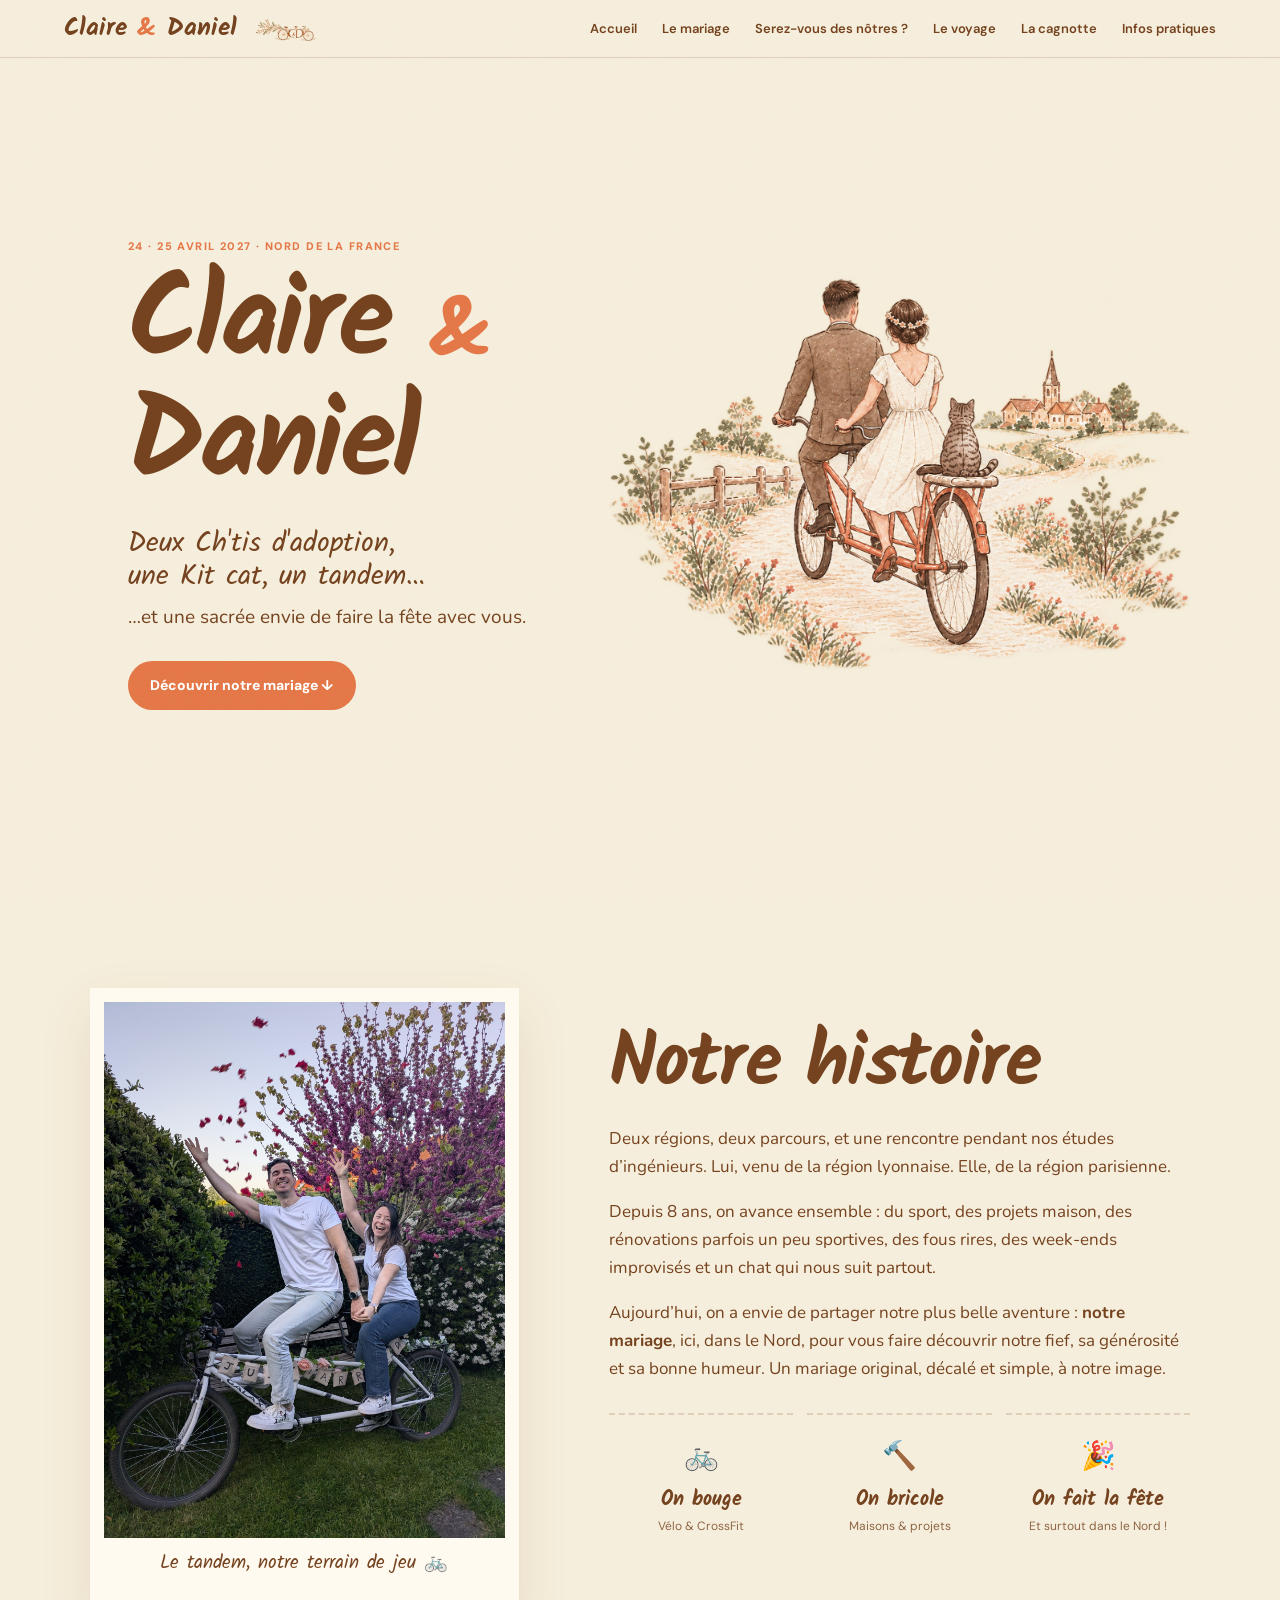
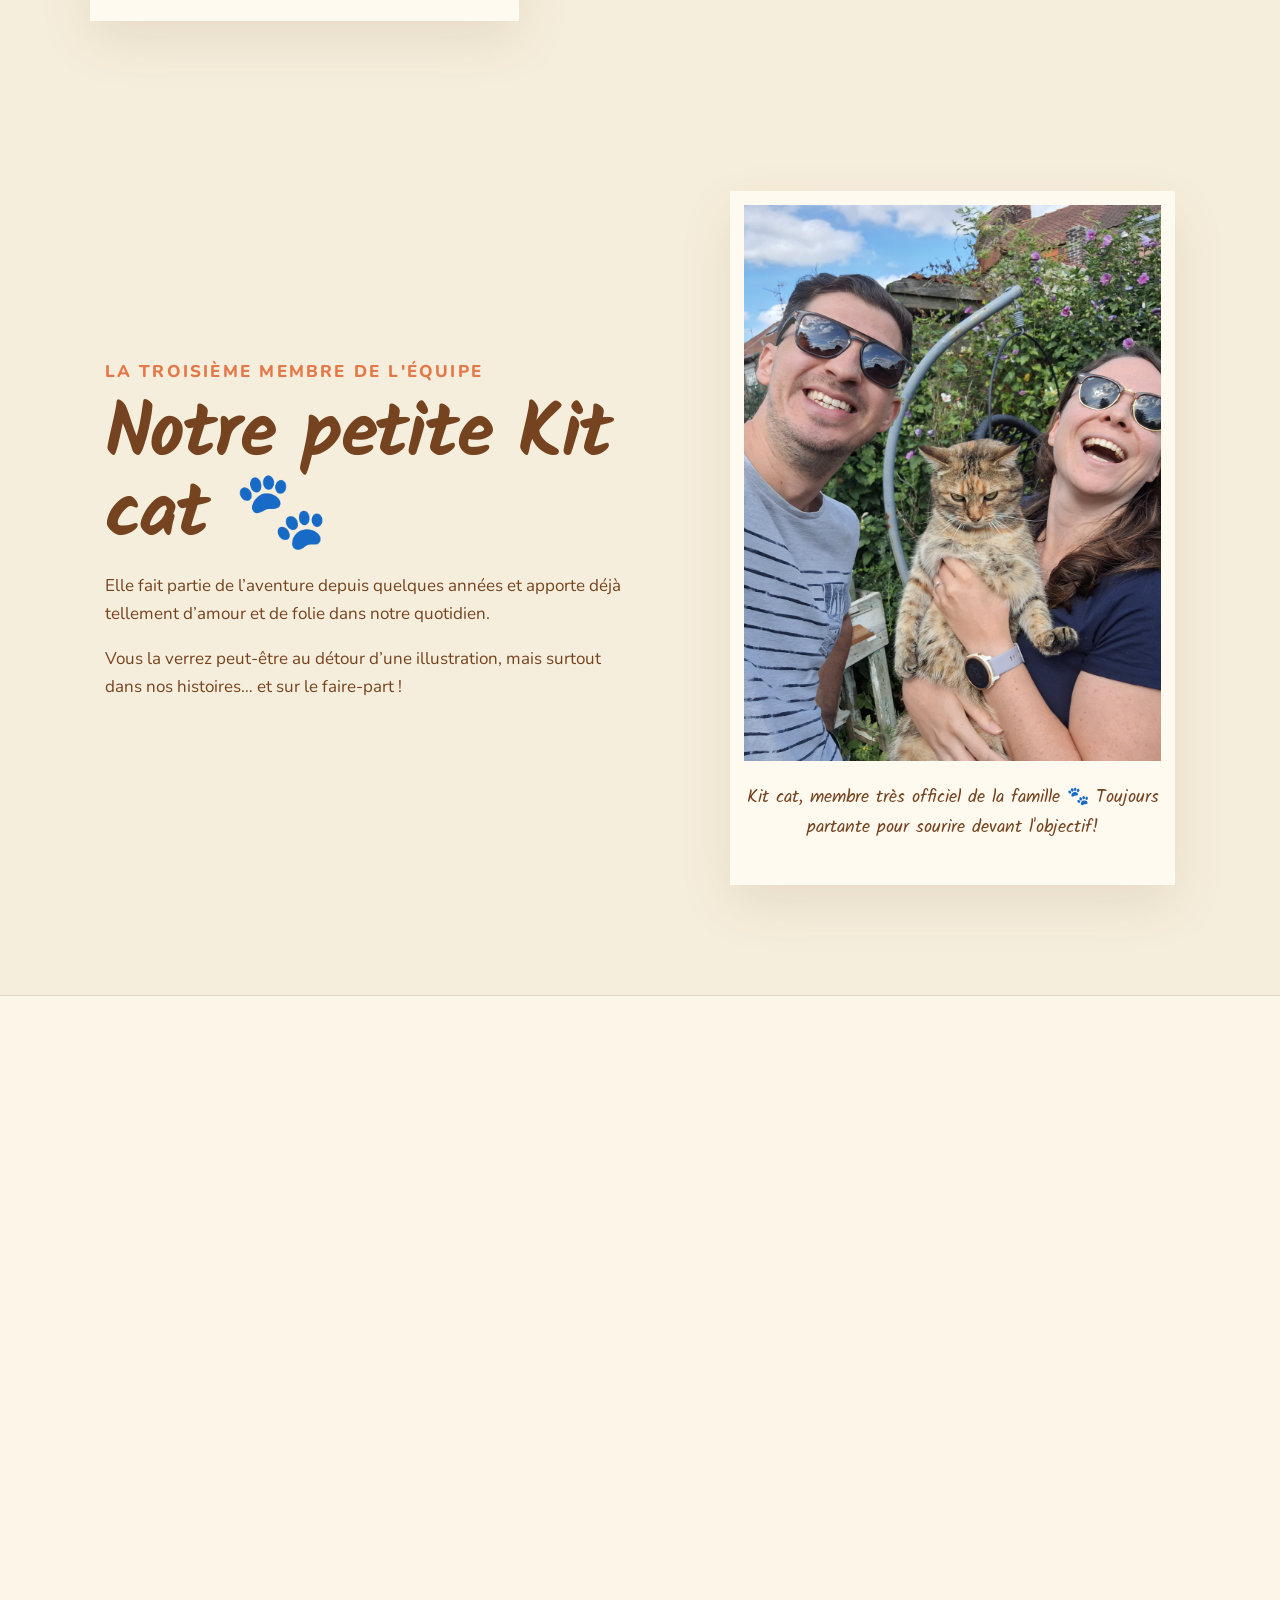
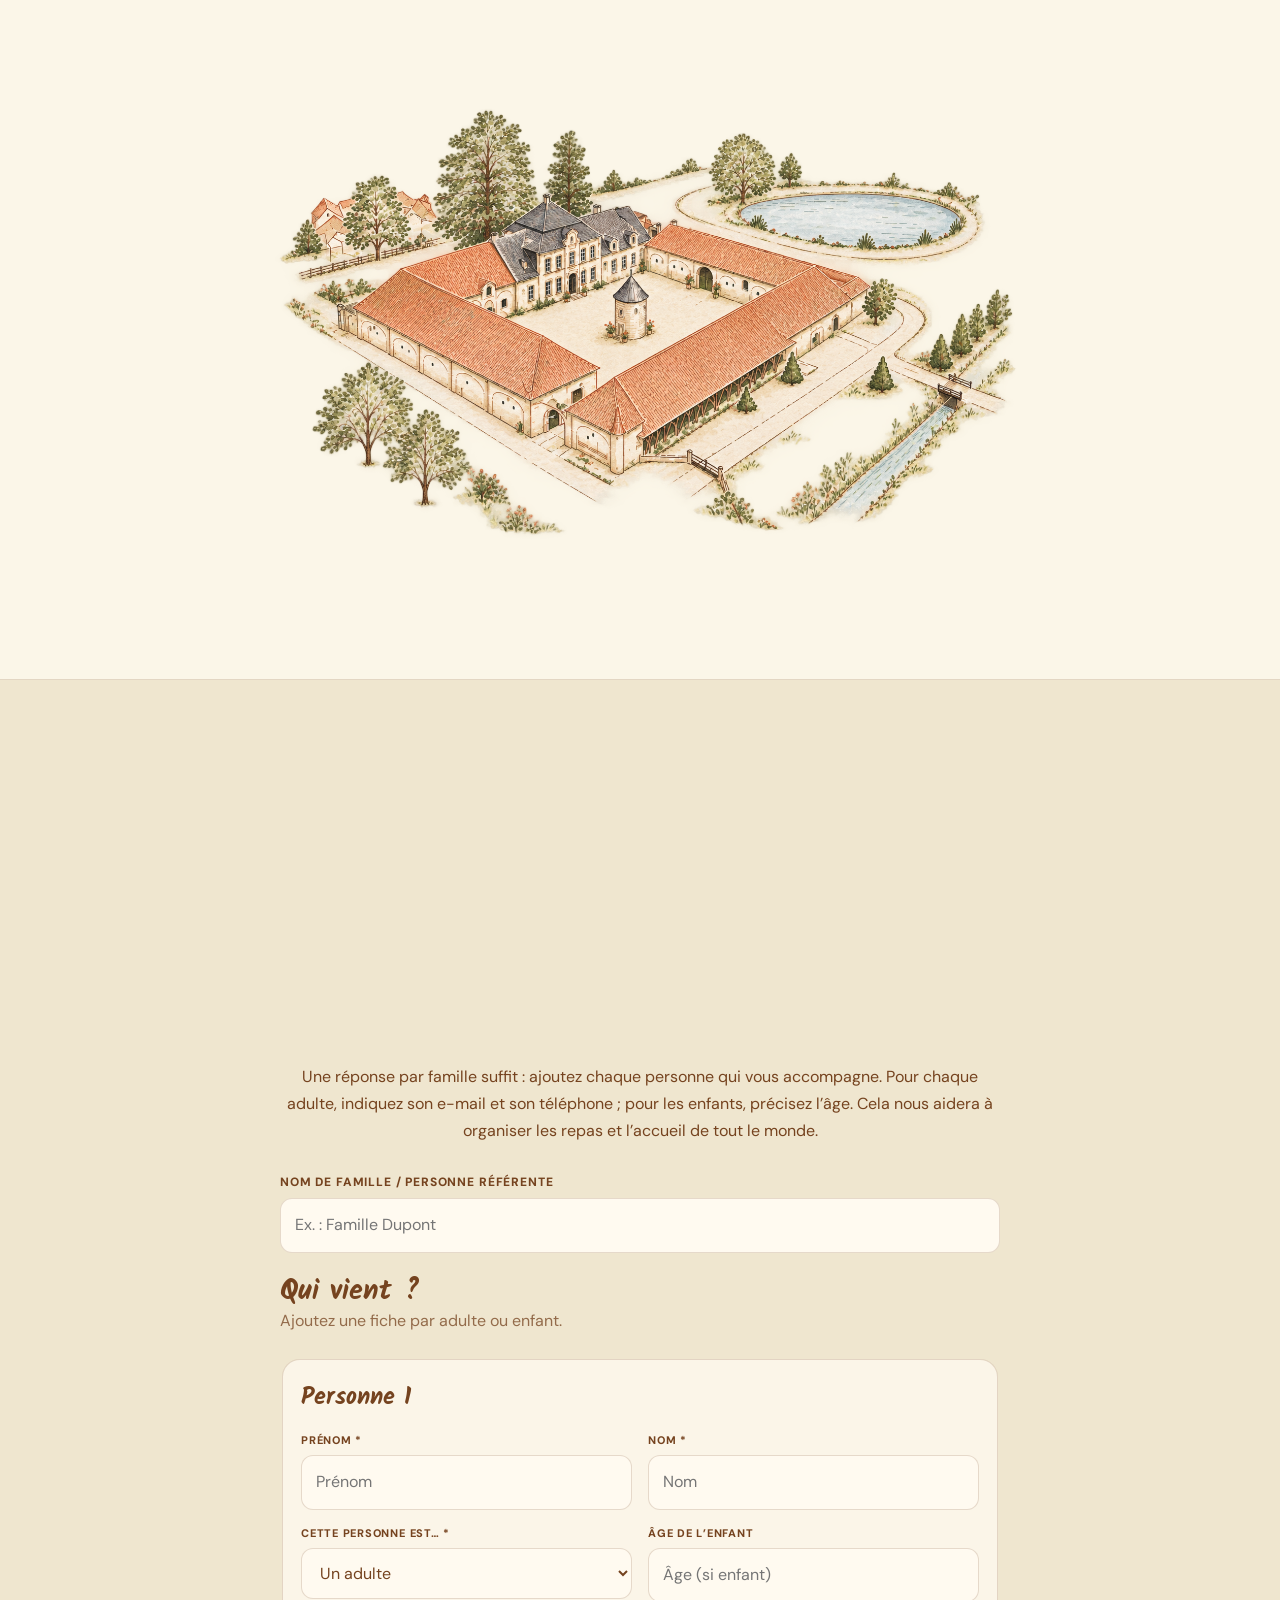
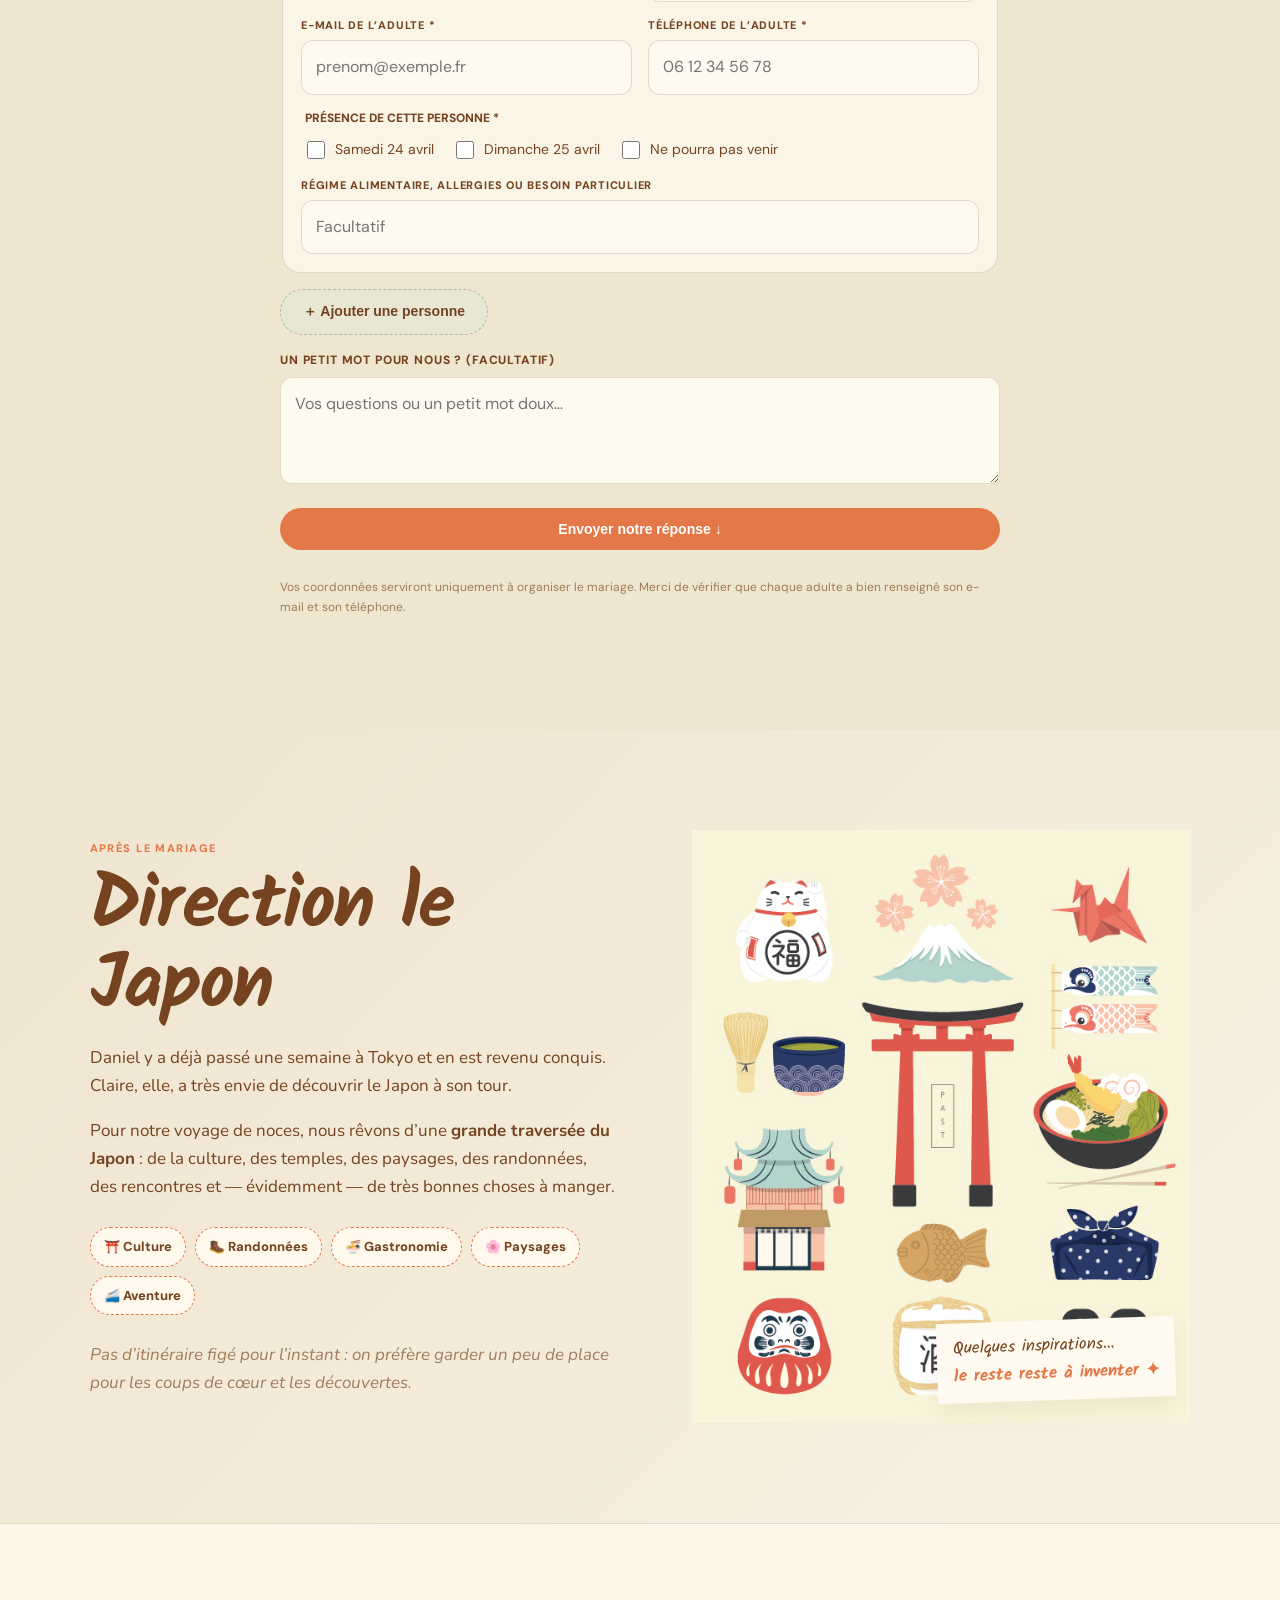
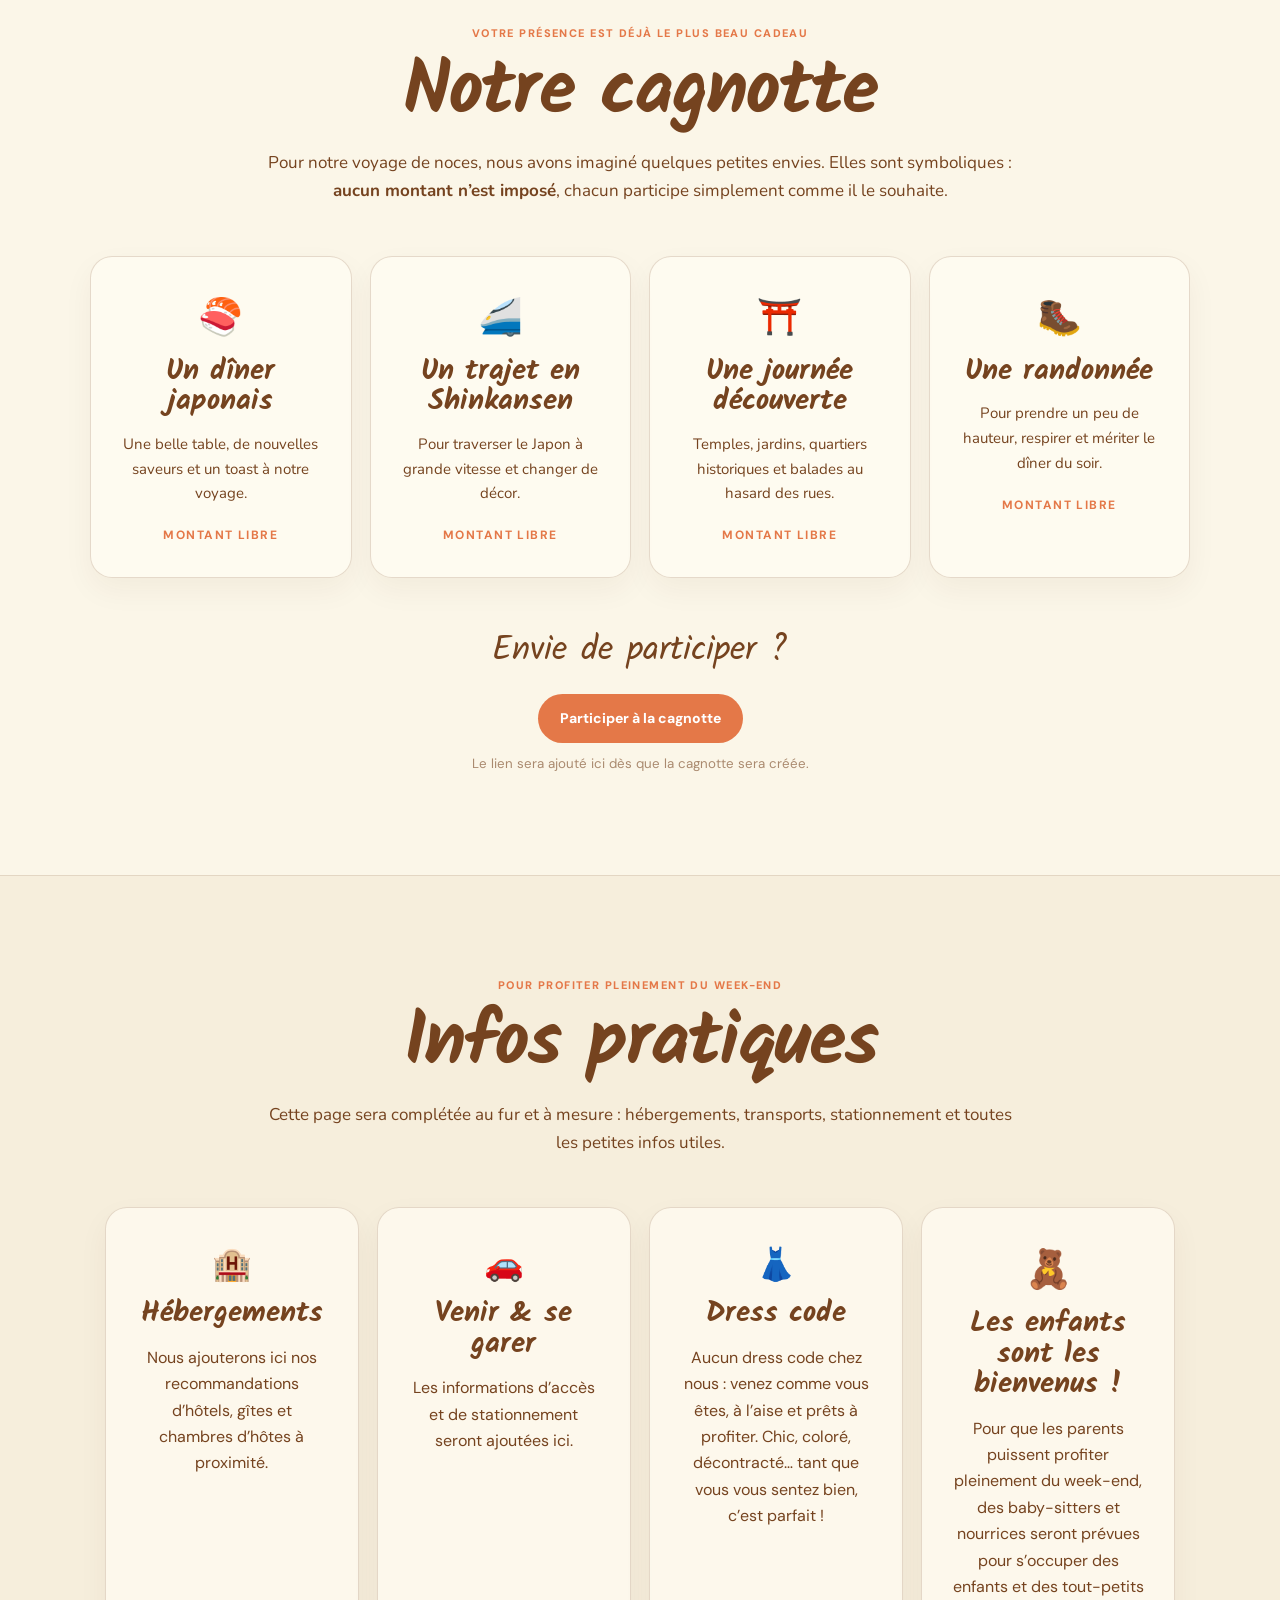
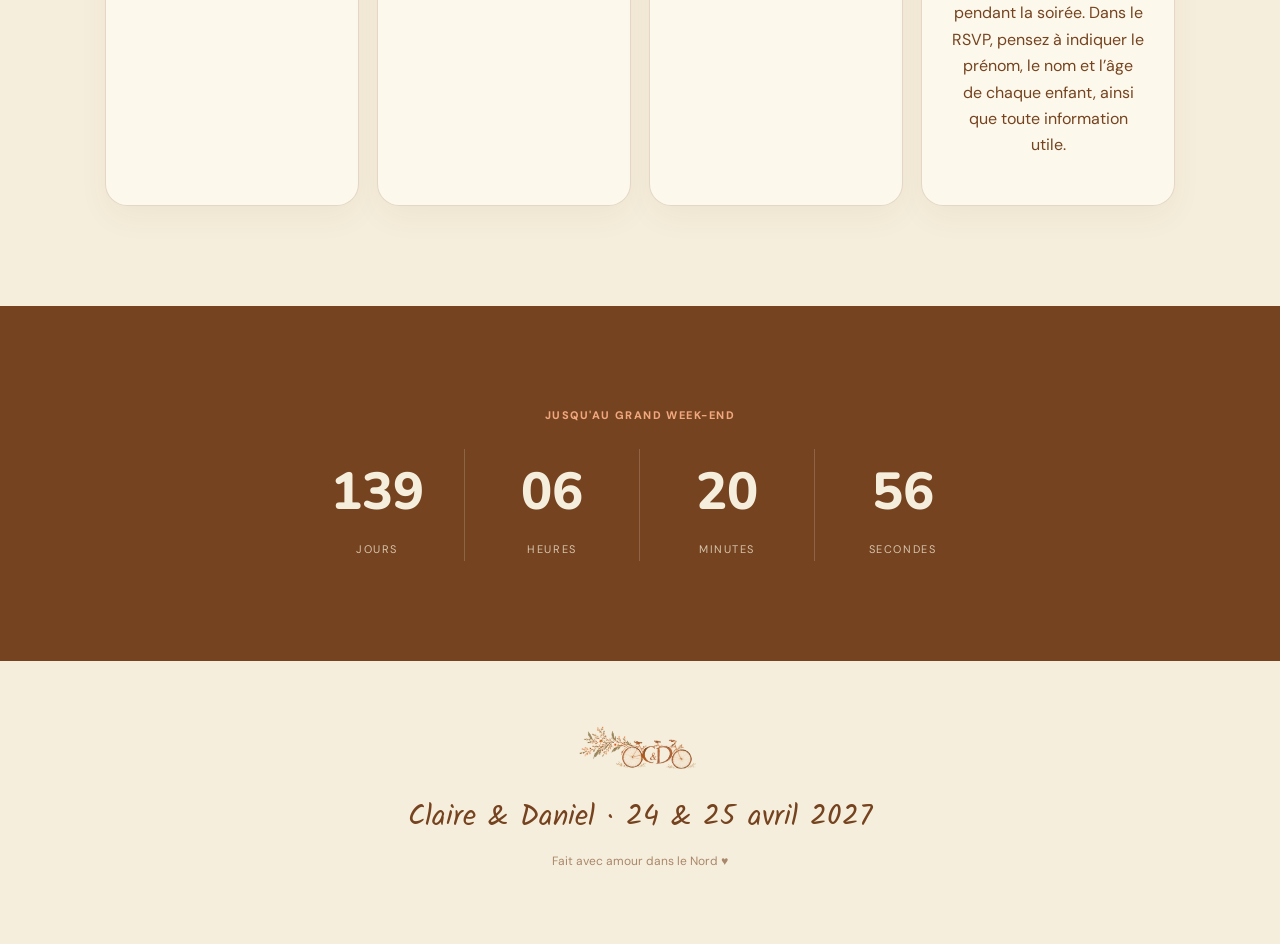
==== index.html @ a814f624 "Update index.html" ====
<!doctype html>
<html lang="fr">
<head>
  <meta charset="utf-8">
  <meta name="viewport" content="width=device-width, initial-scale=1">
  <title>Claire & Daniel — 24 & 25 avril 2027</title>
  <meta name="description" content="Le mariage de Claire & Daniel, les 24 et 25 avril 2027 dans le Nord.">
  <meta name="theme-color" content="#f6eedc">
  <link rel="icon" href="assets/favicon.png">
  <link rel="preconnect" href="https://fonts.googleapis.com">
  <link rel="preconnect" href="https://fonts.gstatic.com" crossorigin>
  <link href="https://fonts.googleapis.com/css2?family=DM+Sans:wght@400;500;600;700&family=Kalam:wght@400;700&family=Nunito:wght@500;600;700;800&display=swap" rel="stylesheet">
  <link rel="stylesheet" href="styles.css">
</head>
<body>
  <header class="site-header">
    <a class="brand" href="#accueil" aria-label="Claire et Daniel">
      <span>Claire <b>&</b> Daniel</span>
      <img src="assets/signature-tandem.png" alt="" aria-hidden="true">
    </a>
    <button class="menu-toggle" aria-label="Ouvrir le menu" aria-expanded="false">☰</button>
    <nav class="nav" aria-label="Navigation principale">
      <a href="#accueil">Accueil</a>
      <a href="#mariage">Le mariage</a>
      <a href="#rsvp">Serez-vous des nôtres ?</a>
      <a href="#voyage">Le voyage</a>
      <a href="#cagnotte">La cagnotte</a>
      <a href="#infos">Infos pratiques</a>
    </nav>
  </header>

  <main>
    <section id="accueil" class="hero">
      <div class="hero-copy reveal">
        <p class="eyebrow">24 · 25 avril 2027 · Nord de la France</p>
        <h1>Claire <em>&</em> Daniel</h1>
        <p class="hero-sub">Deux Ch'tis d'adoption,<br>une Kit cat, un tandem…</p>
        <p class="hero-intro">…et une sacrée envie de faire la fête avec vous.</p>
        <a class="btn btn-primary" href="#mariage">Découvrir notre mariage ↓</a>
      </div>
      <div class="hero-art reveal">
        <img src="assets/illustration-tandem.png" alt="Illustration de Claire et Daniel à tandem avec leur chat">
      </div>
    </section>

    <section class="story section">
      <div class="story-photo polaroid reveal">
        <img src="assets/claire-daniel-tandem.jpg" alt="Claire et Daniel sur leur tandem">
        <span>Le tandem, notre terrain de jeu 🚲</span>
      </div>
      <div class="story-copy reveal">
        <h2>Notre histoire</h2>
        <p>Deux régions, deux parcours, et une rencontre pendant nos études d’ingénieurs. Lui, venu de la région lyonnaise. Elle, de la région parisienne.</p>
        <p>Depuis 8 ans, on avance ensemble : du sport, des projets maison, des rénovations parfois un peu sportives, des fous rires, des week-ends improvisés et un chat qui nous suit partout.</p>
        <p>Aujourd’hui, on a envie de partager notre plus belle aventure : <strong>notre mariage</strong>, ici, dans le Nord, pour vous faire découvrir notre fief, sa générosité et sa bonne humeur. Un mariage original, décalé et simple, à notre image.</p>
        <div class="story-grid">
          <div><span class="icon">🚲</span><strong>On bouge</strong><small>Vélo & CrossFit</small></div>
          <div><span class="icon">🔨</span><strong>On bricole</strong><small>Maisons & projets</small></div>
          <div><span class="icon">🎉</span><strong>On fait la fête</strong><small>Et surtout dans le Nord !</small></div>
        </div>
      </div>
    </section>

    <section class="kitcat section">
      <div class="kitcat-copy reveal">
        <p class="eyebrow">La troisième membre de l'équipe</p>
        <h2>Notre petite Kit cat 🐾</h2>
        <p>Elle fait partie de l’aventure depuis quelques années et apporte déjà tellement d’amour et de folie dans notre quotidien.</p>
        <p>Vous la verrez peut-être au détour d’une illustration, mais surtout dans nos histoires… et sur le faire-part !</p>
      </div>
      <figure class="kitcat-photo polaroid reveal">
        <img src="assets/photokitcat.png" alt="Kit cat, la chatte de Claire et Daniel" loading="lazy">
        <figcaption>Kit cat, membre très officiel de la famille 🐾 Toujours partante pour sourire devant l'objectif!</figcaption>
      </figure>
    </section>

    <section id="mariage" class="section parchment">
      <div class="section-heading reveal">
        <p class="eyebrow">Un week-end à partager</p>
        <h2>Le mariage</h2>
        <p>Un week-end pour se retrouver, rire, danser, bien manger et célébrer avec vous.</p>
      </div>
      <div class="events">
        <article class="event-card reveal">
          <span class="event-day">SAMEDI 24 AVRIL</span>
          <h3>💒 Le grand jour</h3>
          <p><strong>14h30</strong> — Cérémonie religieuse<br><a class="location-link" href="https://www.google.com/maps/search/?api=1&query=Eglise+Saint-Bertulphe+Fruges" target="_blank" rel="noopener">Église Saint-Bertulphe · 62310 Fruges ↗</a></p>
          <p>Vin d’honneur, dîner & soirée<br><a class="location-link" href="https://www.google.com/maps/search/?api=1&query=Domaine+de+la+Traxene+Coupelle-Vieille" target="_blank" rel="noopener"><strong>Domaine de la Traxène · 62310 Coupelle-Vieille ↗</strong></a></p>
        </article>
        <article class="event-card reveal">
          <span class="event-day">DIMANCHE 25 AVRIL</span>
          <h3>☀️ Le rebond</h3>
          <p>On remet ça tranquillement pour prolonger le plaisir.</p>
          <a class="location-link" href="https://www.google.com/maps/search/?api=1&query=Domaine+de+la+Traxene+Coupelle-Vieille" target="_blank" rel="noopener">Domaine de la Traxène · 62310 Coupelle-Vieille ↗</a>
        </article>
      </div>
      <img class="venue-art" src="assets/illustration-domaine.png" alt="Illustration du Domaine de la Traxène" loading="lazy">
    </section>

    <section id="rsvp" class="section rsvp">
      <div class="section-heading reveal">
        <p class="eyebrow">On compte sur vous !</p>
        <h2>Serez-vous des nôtres ?</h2>
        <p>Dites-nous simplement <strong>quels jours vous serez là</strong>. Vous pouvez en sélectionner plusieurs !</p>
      </div>
      <form id="rsvp-form" class="rsvp-form">
        <p class="rsvp-intro">Une réponse par famille suffit : ajoutez chaque personne qui vous accompagne. Pour chaque adulte, indiquez son e-mail et son téléphone ; pour les enfants, précisez l’âge. Cela nous aidera à organiser les repas et l’accueil de tout le monde.</p>
        <div class="field">
          <label for="household">Nom de famille / personne référente</label>
          <input id="household" name="household" required placeholder="Ex. : Famille Dupont">
        </div>
        <div class="guest-list-heading">
          <h3>Qui vient ?</h3>
          <p>Ajoutez une fiche par adulte ou enfant.</p>
        </div>
        <div id="guest-list" class="guest-list"></div>
        <button id="add-guest" class="btn btn-secondary add-guest" type="button">＋ Ajouter une personne</button>
        <div class="field">
          <label for="message">Un petit mot pour nous ? (facultatif)</label>
          <textarea id="message" name="message" rows="3" placeholder="Vos questions ou un petit mot doux…"></textarea>
        </div>
        <button class="btn btn-primary" type="submit">Envoyer notre réponse ↓</button>
        <p class="form-note">Vos coordonnées serviront uniquement à organiser le mariage. Merci de vérifier que chaque adulte a bien renseigné son e-mail et son téléphone.</p>
      </form>
      <template id="guest-template">
        <fieldset class="guest-card">
          <div class="guest-card-top"><legend>Personne</legend><button type="button" class="remove-guest" aria-label="Supprimer cette personne">Supprimer</button></div>
          <div class="field two guest-names">
            <div><label>Prénom *</label><input data-field="firstName" autocomplete="given-name" required placeholder="Prénom"></div>
            <div><label>Nom *</label><input data-field="lastName" autocomplete="family-name" required placeholder="Nom"></div>
          </div>
          <div class="field two">
            <div><label>Cette personne est… *</label><select data-field="type" required><option value="adult">Un adulte</option><option value="child">Un enfant</option></select></div>
            <div><label>Âge de l’enfant</label><input data-field="age" type="number" min="0" max="17" placeholder="Âge (si enfant)" disabled></div>
          </div>
          <div class="field two adult-contact">
            <div><label>E-mail de l’adulte *</label><input data-field="email" type="email" autocomplete="email" placeholder="prenom@exemple.fr"></div>
            <div><label>Téléphone de l’adulte *</label><input data-field="phone" type="tel" autocomplete="tel" placeholder="06 12 34 56 78"></div>
          </div>
          <fieldset class="person-days"><legend>Présence de cette personne *</legend>
            <label><input data-day="Samedi 24 avril" type="checkbox"> Samedi 24 avril</label>
            <label><input data-day="Dimanche 25 avril" type="checkbox"> Dimanche 25 avril</label>
            <label><input data-day="Absent(e)" type="checkbox" class="not-coming"> Ne pourra pas venir</label>
          </fieldset>
          <div class="field"><label>Régime alimentaire, allergies ou besoin particulier</label><input data-field="diet" placeholder="Facultatif"></div>
        </fieldset>
      </template>
    </section>

    <section id="voyage" class="section japan">
      <div class="japan-copy reveal">
        <p class="eyebrow">Après le mariage</p>
        <h2>Direction le Japon</h2>
        <p>Daniel y a déjà passé une semaine à Tokyo et en est revenu conquis. Claire, elle, a très envie de découvrir le Japon à son tour.</p>
        <p>Pour notre voyage de noces, nous rêvons d’une <strong>grande traversée du Japon</strong> : de la culture, des temples, des paysages, des randonnées, des rencontres et — évidemment — de très bonnes choses à manger.</p>
        <div class="japan-inspirations">
          <span>⛩️ Culture</span><span>🥾 Randonnées</span><span>🍜 Gastronomie</span><span>🌸 Paysages</span><span>🚄 Aventure</span>
        </div>
        <p class="muted">Pas d’itinéraire figé pour l’instant : on préfère garder un peu de place pour les coups de cœur et les découvertes.</p>
      </div>
      <div class="japan-visual reveal">
        <img src="assets/Japan.jpg" alt="Illustration de voyage au Japon avec mont Fuji, torii, train, cerisier et ramen" loading="lazy">
        <div class="japan-note">Quelques inspirations…<br><strong>le reste reste à inventer ✦</strong></div>
      </div>
    </section>

    <section id="cagnotte" class="section parchment">
      <div class="section-heading reveal">
        <p class="eyebrow">Votre présence est déjà le plus beau cadeau</p>
        <h2>Notre cagnotte</h2>
        <p>Pour notre voyage de noces, nous avons imaginé quelques petites envies. Elles sont symboliques : <strong>aucun montant n’est imposé</strong>, chacun participe simplement comme il le souhaite.</p>
      </div>
      <div class="gift-grid">
        <article class="gift-card reveal"><span>🍣</span><h3>Un dîner japonais</h3><p>Une belle table, de nouvelles saveurs et un toast à notre voyage.</p><strong>Montant libre</strong></article>
        <article class="gift-card reveal"><span>🚄</span><h3>Un trajet en Shinkansen</h3><p>Pour traverser le Japon à grande vitesse et changer de décor.</p><strong>Montant libre</strong></article>
        <article class="gift-card reveal"><span>⛩️</span><h3>Une journée découverte</h3><p>Temples, jardins, quartiers historiques et balades au hasard des rues.</p><strong>Montant libre</strong></article>
        <article class="gift-card reveal"><span>🥾</span><h3>Une randonnée</h3><p>Pour prendre un peu de hauteur, respirer et mériter le dîner du soir.</p><strong>Montant libre</strong></article>
      </div>
      <div class="pot-cta">
        <p>Envie de participer ?</p>
        <a id="pot-link" class="btn btn-primary" href="#" target="_blank" rel="noopener">Participer à la cagnotte</a>
        <small>Le lien sera ajouté ici dès que la cagnotte sera créée.</small>
      </div>
    </section>

    <section id="infos" class="section infos">
      <div class="section-heading reveal">
        <p class="eyebrow">Pour profiter pleinement du week-end</p>
        <h2>Infos pratiques</h2>
        <p>Cette page sera complétée au fur et à mesure : hébergements, transports, stationnement et toutes les petites infos utiles.</p>
      </div>
      <div class="info-grid">
        <article class="reveal"><span>🏨</span><h3>Hébergements</h3><p>Nous ajouterons ici nos recommandations d’hôtels, gîtes et chambres d’hôtes à proximité.</p></article>
        <article class="reveal"><span>🚗</span><h3>Venir & se garer</h3><p>Les informations d’accès et de stationnement seront ajoutées ici.</p></article>
        <article class="reveal"><span>👗</span><h3>Dress code</h3><p>Aucun dress code chez nous : venez comme vous êtes, à l’aise et prêts à profiter. Chic, coloré, décontracté… tant que vous vous sentez bien, c’est parfait !</p></article>
        <article class="reveal childcare-card"><span class="childcare-visual" aria-hidden="true">🧸</span><h3>Les enfants sont les bienvenus !</h3><p>Pour que les parents puissent profiter pleinement du week-end, des baby-sitters et nourrices seront prévues pour s’occuper des enfants et des tout-petits pendant la soirée. Dans le RSVP, pensez à indiquer le prénom, le nom et l’âge de chaque enfant, ainsi que toute information utile.</p></article>
      </div>
    </section>

    <section class="countdown section">
      <p class="eyebrow">Jusqu'au grand week-end</p>
      <div id="countdown" class="countdown-grid" aria-label="Compte à rebours jusqu'au mariage">
        <div><strong>—</strong><span>jours</span></div>
        <div><strong>—</strong><span>heures</span></div>
        <div><strong>—</strong><span>minutes</span></div>
        <div><strong>—</strong><span>secondes</span></div>
      </div>
    </section>
  </main>

  <footer class="footer">
    <img src="assets/signature-tandem.png" alt="" aria-hidden="true">
    <p>Claire & Daniel · 24 & 25 avril 2027</p>
    <span>Fait avec amour dans le Nord ♥</span>
  </footer>

  <script src="script.js"></script>
</body>
</html>
---- styles.css ----
/* Claire & Daniel — wedding site V2 final */
:root{--cream:#f6eedc;--paper:#fbf6e8;--brown:#75431f;--brown-dark:#5d351b;--coral:#e47848;--sage:#8c9270;--line:rgba(117,67,31,.18);--shadow:0 20px 50px rgba(84,49,23,.10)}
*{box-sizing:border-box}html{scroll-behavior:smooth}body{margin:0;background:var(--cream);color:var(--brown);font-family:"DM Sans",sans-serif;line-height:1.65}body:before{content:"";position:fixed;inset:0;pointer-events:none;z-index:30;opacity:.045;background-image:url("data:image/svg+xml,%3Csvg xmlns='http://www.w3.org/2000/svg' width='120' height='120' viewBox='0 0 120 120'%3E%3Cfilter id='n'%3E%3CfeTurbulence type='fractalNoise' baseFrequency='.8' numOctaves='3' stitchTiles='stitch'/%3E%3C/filter%3E%3Crect width='100%25' height='100%25' filter='url(%23n)' opacity='.14'/%3E%3C/svg%3E")}a{color:inherit}
.site-header{position:sticky;top:0;z-index:20;display:flex;align-items:center;justify-content:space-between;padding:10px 5vw;background:rgba(246,238,220,.94);backdrop-filter:blur(12px);border-bottom:1px solid var(--line)}.brand{text-decoration:none;display:flex;align-items:center;gap:8px;font-family:"Kalam",cursive;font-weight:700;font-size:25px;line-height:1}.brand b{color:var(--coral);font-weight:700}.brand img{width:84px;height:36px;object-fit:contain}.nav{display:flex;gap:25px;font-size:13px;font-weight:600}.nav a{text-decoration:none;position:relative;padding:8px 0}.nav a:after{content:"";position:absolute;left:0;bottom:3px;width:0;height:2px;background:var(--coral);border-radius:3px;transition:.2s}.nav a:hover{color:var(--coral)}.nav a:hover:after{width:100%}.menu-toggle{display:none;background:none;border:0;color:var(--brown);font-size:24px}
.hero{min-height:calc(100vh - 70px);display:grid;grid-template-columns:1fr 1.15fr;align-items:center;padding:5vw 6vw;overflow:hidden}.hero-copy{max-width:650px;padding-left:4vw}.eyebrow{font-size:11px;letter-spacing:.13em;text-transform:uppercase;color:var(--coral);font-weight:800;margin:0 0 10px}.hero h1,h2,h3{font-family:"Kalam",cursive;font-weight:700;line-height:1.05;margin:0}h1{font-size:clamp(66px,9vw,132px);letter-spacing:-.04em}h1 em{font-style:normal;color:var(--coral);font-size:.72em}h2{font-size:clamp(48px,6vw,76px);letter-spacing:-.03em}h3{font-size:34px}.hero-sub{font-family:"Kalam",cursive;font-size:28px;line-height:1.2;margin:20px 0 8px}.hero-intro{font-family:"Nunito",sans-serif;font-size:19px;max-width:500px;margin:0 0 28px}.hero-art img{width:100%;display:block;filter:saturate(.92)}
.btn{display:inline-block;border:0;text-decoration:none;border-radius:999px;padding:13px 22px;font-weight:800;font-size:14px;cursor:pointer;transition:.2s transform,.2s box-shadow}.btn:hover{transform:translateY(-2px);box-shadow:0 8px 20px rgba(117,67,31,.16)}.btn-primary{background:var(--coral);color:#fff}
.section{padding:100px 7vw;position:relative}.story{display:grid;grid-template-columns:.85fr 1.15fr;gap:7vw;align-items:center;max-width:1400px;margin:auto}.polaroid{background:#fffaf0;padding:14px 14px 42px;box-shadow:var(--shadow);transform:rotate(-2deg);max-width:520px}.polaroid img{display:block;width:100%;aspect-ratio:3/4;object-fit:cover}.polaroid span,.polaroid figcaption{display:block;text-align:center;font-family:"Kalam",cursive;font-size:19px;margin-top:10px}.story-copy h2{margin-bottom:20px}.story-copy p,.kitcat p{font-family:"Nunito",sans-serif;font-size:17px;max-width:720px}.story-grid{display:grid;grid-template-columns:repeat(3,1fr);gap:14px;margin:30px 0}.story-grid>div{border-top:2px dashed var(--line);padding:18px 8px;text-align:center}.story-grid .icon{display:block;font-size:28px;margin-bottom:5px}.story-grid strong,.story-grid small{display:block}.story-grid strong{font-family:"Kalam",cursive;font-size:20px}.story-grid small{font-size:12px;opacity:.8}
.kitcat{max-width:1250px;margin:auto;display:grid;grid-template-columns:1fr .85fr;gap:8vw;align-items:center;padding-top:70px;padding-bottom:110px}.kitcat-copy{max-width:650px}.kitcat-photo{margin:0;transform:rotate(2deg)}.kitcat-photo img{display:block;width:100%;aspect-ratio:3/4;object-fit:cover}.kitcat-photo figcaption{font-size:18px;padding-top:12px}
.parchment{background:var(--paper);border-block:1px solid var(--line)}.section-heading{text-align:center;max-width:760px;margin:0 auto 50px}.section-heading>p:not(.eyebrow){font-family:"Nunito",sans-serif;font-size:17px}.events{max-width:1000px;margin:auto;display:grid;grid-template-columns:1fr 1fr;gap:22px}.event-card,.gift-card,.info-grid article{background:rgba(255,252,243,.72);border:1px solid var(--line);padding:30px;box-shadow:0 12px 30px rgba(84,49,23,.05);border-radius:22px}.event-day{font-size:11px;letter-spacing:.12em;color:var(--coral);font-weight:800}.event-card h3{font-size:31px;margin:16px 0 10px}.event-card p{font-family:"Nunito",sans-serif;font-size:16px}.event-card a{text-decoration:none}.location-link{font-weight:800;border-bottom:2px dotted var(--coral)}.event-note{display:inline-block;font-size:11px;padding:7px 10px;border-radius:999px;background:#eee5ce;margin-top:8px}.venue-art{display:block;max-width:780px;width:80%;margin:70px auto 0;opacity:.94}
.rsvp{background:#efe6cf}.rsvp-form{max-width:720px;margin:auto;display:grid;gap:16px}.field label{display:block;font-size:12px;letter-spacing:.07em;text-transform:uppercase;margin-bottom:6px;font-weight:800}input,select,textarea{width:100%;font:inherit;color:var(--brown);background:#fffaf0;border:1px solid var(--line);padding:13px 14px;border-radius:12px;outline:none}input:focus,select:focus,textarea:focus{border-color:var(--coral);box-shadow:0 0 0 3px rgba(228,120,72,.12)}.field.two{display:grid;grid-template-columns:1fr 1fr;gap:16px}.form-note{font-size:12px;opacity:.65}.day-selection{border:0;padding:0;margin:0;display:grid;gap:10px}.day-selection legend{font-size:12px;letter-spacing:.07em;text-transform:uppercase;font-weight:800;margin-bottom:4px}.day-option{display:flex;align-items:center;gap:14px;background:#fffaf0;border:1px solid var(--line);border-radius:16px;padding:14px 16px;cursor:pointer;transition:.2s border-color,.2s transform}.day-option:hover{border-color:var(--coral);transform:translateY(-1px)}.day-option input{width:20px;height:20px;accent-color:var(--coral);flex:none}.day-option span{display:grid;gap:2px}.day-option strong{font-family:"Kalam",cursive;font-size:20px}.day-option small{font-size:12px;opacity:.7}.day-option-muted{background:rgba(255,250,240,.6)}
.japan{display:grid;grid-template-columns:1fr .95fr;gap:6vw;align-items:center;background:linear-gradient(135deg,#efe4cf,#f8f1e2)}.japan-copy{max-width:760px}.japan-copy>p:not(.eyebrow){font-family:"Nunito",sans-serif;font-size:17px}.japan-inspirations{display:flex;gap:9px;flex-wrap:wrap;margin:26px 0}.japan-inspirations span{padding:8px 13px;border:1px dashed var(--coral);border-radius:999px;background:#fff9ed;font-weight:800;font-size:13px}.muted{opacity:.65;font-style:italic}.japan-visual{position:relative}.japan-visual img{display:block;width:100%;filter:saturate(.94)}.japan-note{position:absolute;right:3%;bottom:4%;background:#fffaf0;padding:12px 16px;transform:rotate(-2deg);box-shadow:0 10px 25px rgba(84,49,23,.08);font-family:"Kalam",cursive;font-size:17px}.japan-note strong{color:var(--coral)}
.gift-grid{max-width:1100px;margin:auto;display:grid;grid-template-columns:repeat(4,1fr);gap:18px}.gift-card{text-align:center}.gift-card>span{font-size:36px}.gift-card h3{font-size:29px;margin:10px 0}.gift-card p{font-family:"Nunito",sans-serif;font-size:15px}.gift-card strong{font-size:12px;text-transform:uppercase;letter-spacing:.12em;color:var(--coral)}.pot-cta{text-align:center;margin-top:45px}.pot-cta p{font-family:"Kalam",cursive;font-size:34px;margin:0 0 14px}.pot-cta small{display:block;margin-top:10px;opacity:.6}
.infos{max-width:1250px;margin:auto}.info-grid{display:grid;grid-template-columns:repeat(4,1fr);gap:18px}.info-grid article{text-align:center}.info-grid article>span{font-size:32px}.info-grid h3{font-size:29px;margin:8px 0}.countdown{text-align:center;background:var(--brown);color:var(--cream)}.countdown .eyebrow{color:#f1a77e}.countdown-grid{display:grid;grid-template-columns:repeat(4,1fr);max-width:700px;margin:25px auto 0}.countdown-grid div{border-right:1px solid rgba(246,238,220,.2)}.countdown-grid div:last-child{border:0}.countdown-grid strong{display:block;font-family:"Nunito",sans-serif;font-size:52px;font-weight:800}.countdown-grid span{font-size:11px;letter-spacing:.14em;text-transform:uppercase;opacity:.75}.footer{text-align:center;padding:50px 20px 70px}.footer img{width:150px;max-height:70px;object-fit:contain}.footer p{font-family:"Kalam",cursive;font-size:29px;margin:5px 0}.footer span{font-size:12px;opacity:.6}.reveal{opacity:0;transform:translateY(18px);transition:opacity .7s ease,transform .7s ease}.reveal.is-visible{opacity:1;transform:none}
@media(max-width:900px){.site-header{padding:12px 5vw}.menu-toggle{display:block}.nav{display:none;position:absolute;top:100%;left:0;right:0;background:var(--cream);padding:14px 6vw 22px;flex-direction:column;gap:4px;border-bottom:1px solid var(--line)}.nav.open{display:flex}.hero{grid-template-columns:1fr;min-height:auto;padding-top:70px}.hero-copy{padding:0;text-align:center;margin:auto}.hero-intro{margin-left:auto;margin-right:auto}.hero-art{margin-top:20px}.story,.japan,.kitcat{grid-template-columns:1fr}.story-photo,.kitcat-photo{margin:auto}.events,.gift-grid,.info-grid{grid-template-columns:1fr 1fr}}
@media(max-width:600px){.brand{font-size:23px}.brand img{display:none}.section{padding:70px 5vw}h1{font-size:66px}h2{font-size:52px}.hero-sub{font-size:23px}.story-grid{grid-template-columns:1fr}.events,.gift-grid,.info-grid{grid-template-columns:1fr}.field.two{grid-template-columns:1fr}.countdown-grid strong{font-size:40px}.countdown-grid span{font-size:9px}.kitcat{padding-top:40px}.kitcat-photo{width:94%}.japan-note{position:relative;right:auto;bottom:auto;margin:-18px 12px 0;display:inline-block}}
@media(prefers-reduced-motion:reduce){html{scroll-behavior:auto}.reveal{opacity:1;transform:none;transition:none}.btn{transition:none}}

/* RSVP détaillé : une fiche simple par personne */
.rsvp-intro{max-width:760px;margin:0 auto 12px;text-align:center;line-height:1.7}.guest-list-heading{margin-top:8px}.guest-list-heading h3{font-family:"Kalam",cursive;font-size:28px;margin:0}.guest-list-heading p{margin:2px 0 8px;opacity:.75}.guest-list{display:grid;gap:16px}.guest-card{min-width:0;border:1px solid var(--line);border-radius:18px;padding:18px;background:rgba(255,250,240,.75);display:grid;gap:14px}.guest-card-top{display:flex;align-items:center;justify-content:space-between}.guest-card-top legend{font-family:"Kalam",cursive;font-size:24px;font-weight:700;padding:0 8px 0 0}.remove-guest{border:0;background:transparent;color:#a94e36;text-decoration:underline;cursor:pointer;font:inherit;font-size:13px}.guest-card .field{min-width:0}.guest-card .field label{font-size:11px}.guest-card input,.guest-card select{min-width:0}.person-days{border:0;padding:0;display:flex;flex-wrap:wrap;gap:9px 18px}.person-days legend{font-size:12px;font-weight:800;text-transform:uppercase;margin-bottom:9px}.person-days label{display:flex;align-items:center;gap:7px;font-size:14px}.person-days input{width:18px;height:18px;accent-color:var(--coral)}.btn-secondary{background:#e7e7d3;color:var(--brown);border:1px dashed #b5b69b}.add-guest{justify-self:start}.childcare-card{background:linear-gradient(135deg,#f5ead8,#fff7ec);border:1px solid #e7d7bd;border-radius:18px;padding:24px}.childcare-card .childcare-visual{font-size:38px;display:block;margin-bottom:5px}.childcare-card h3{margin-bottom:8px}.info-grid .childcare-card p{line-height:1.65}
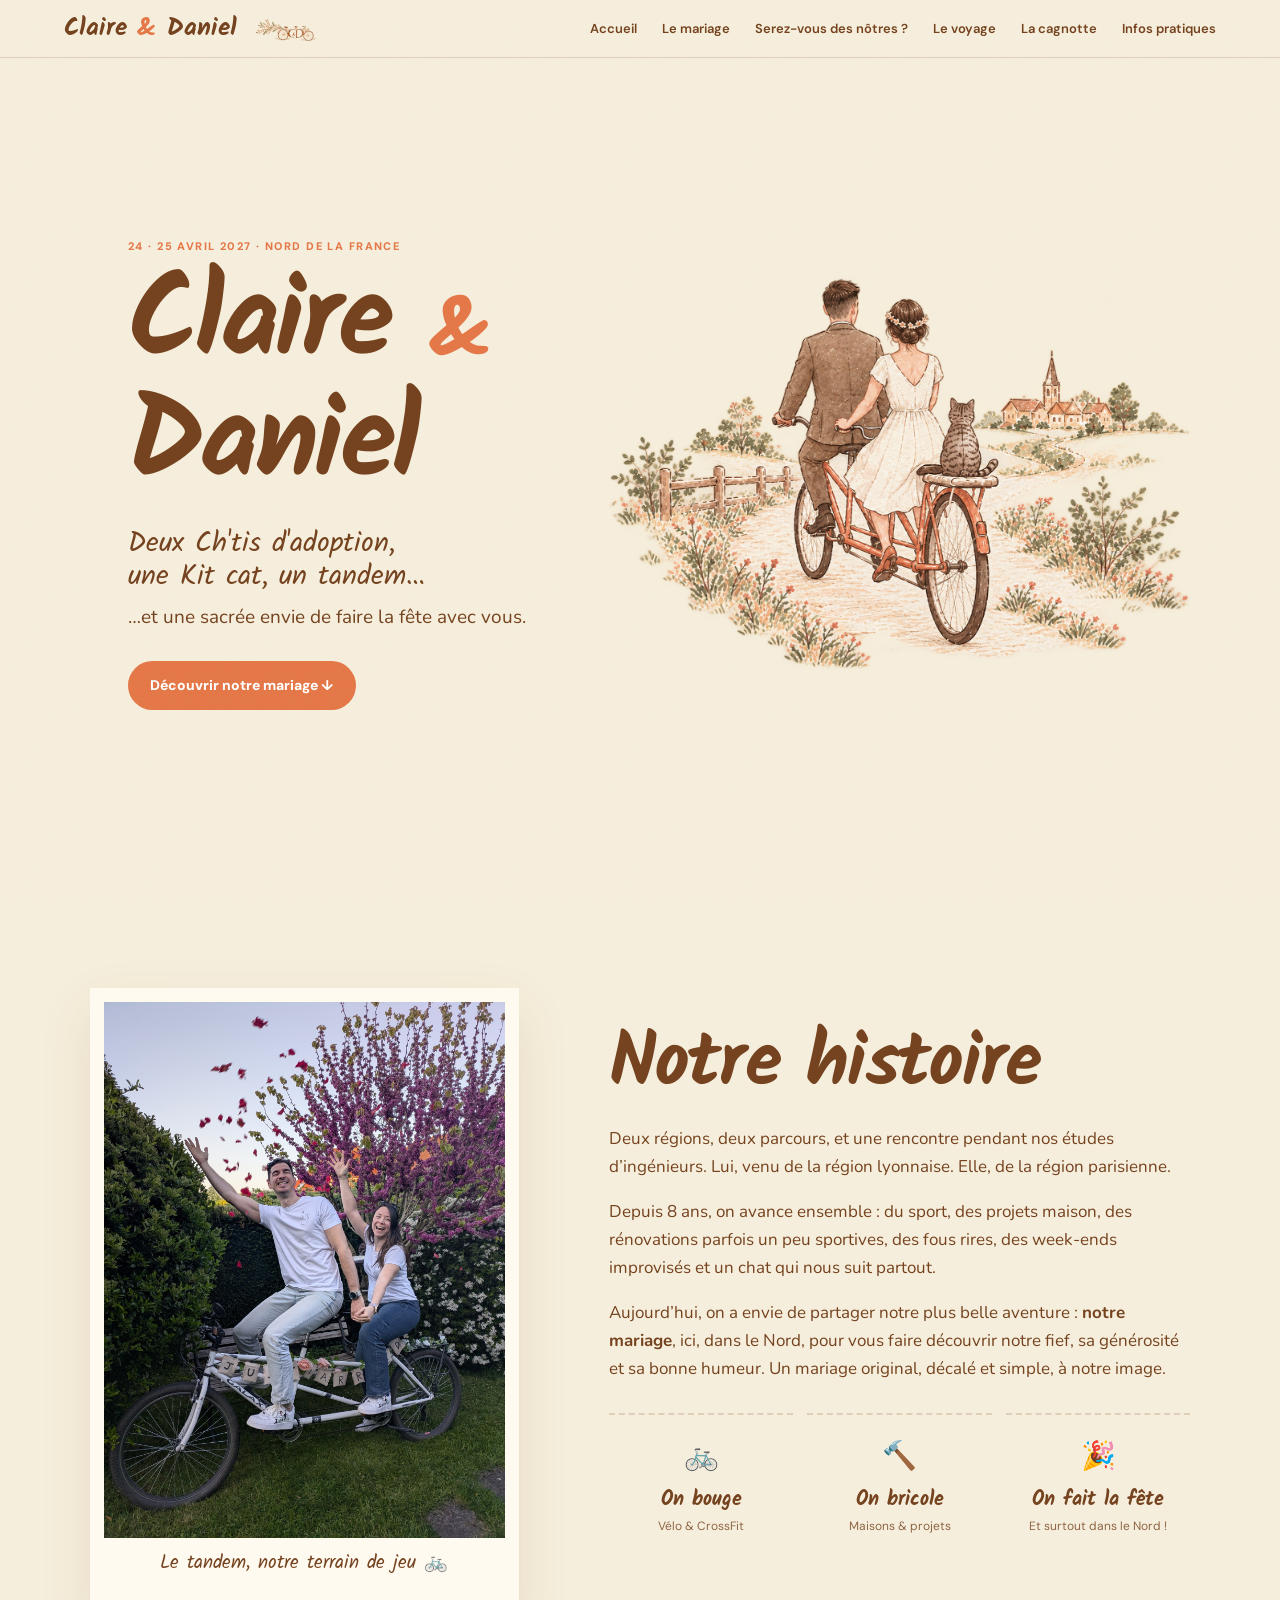
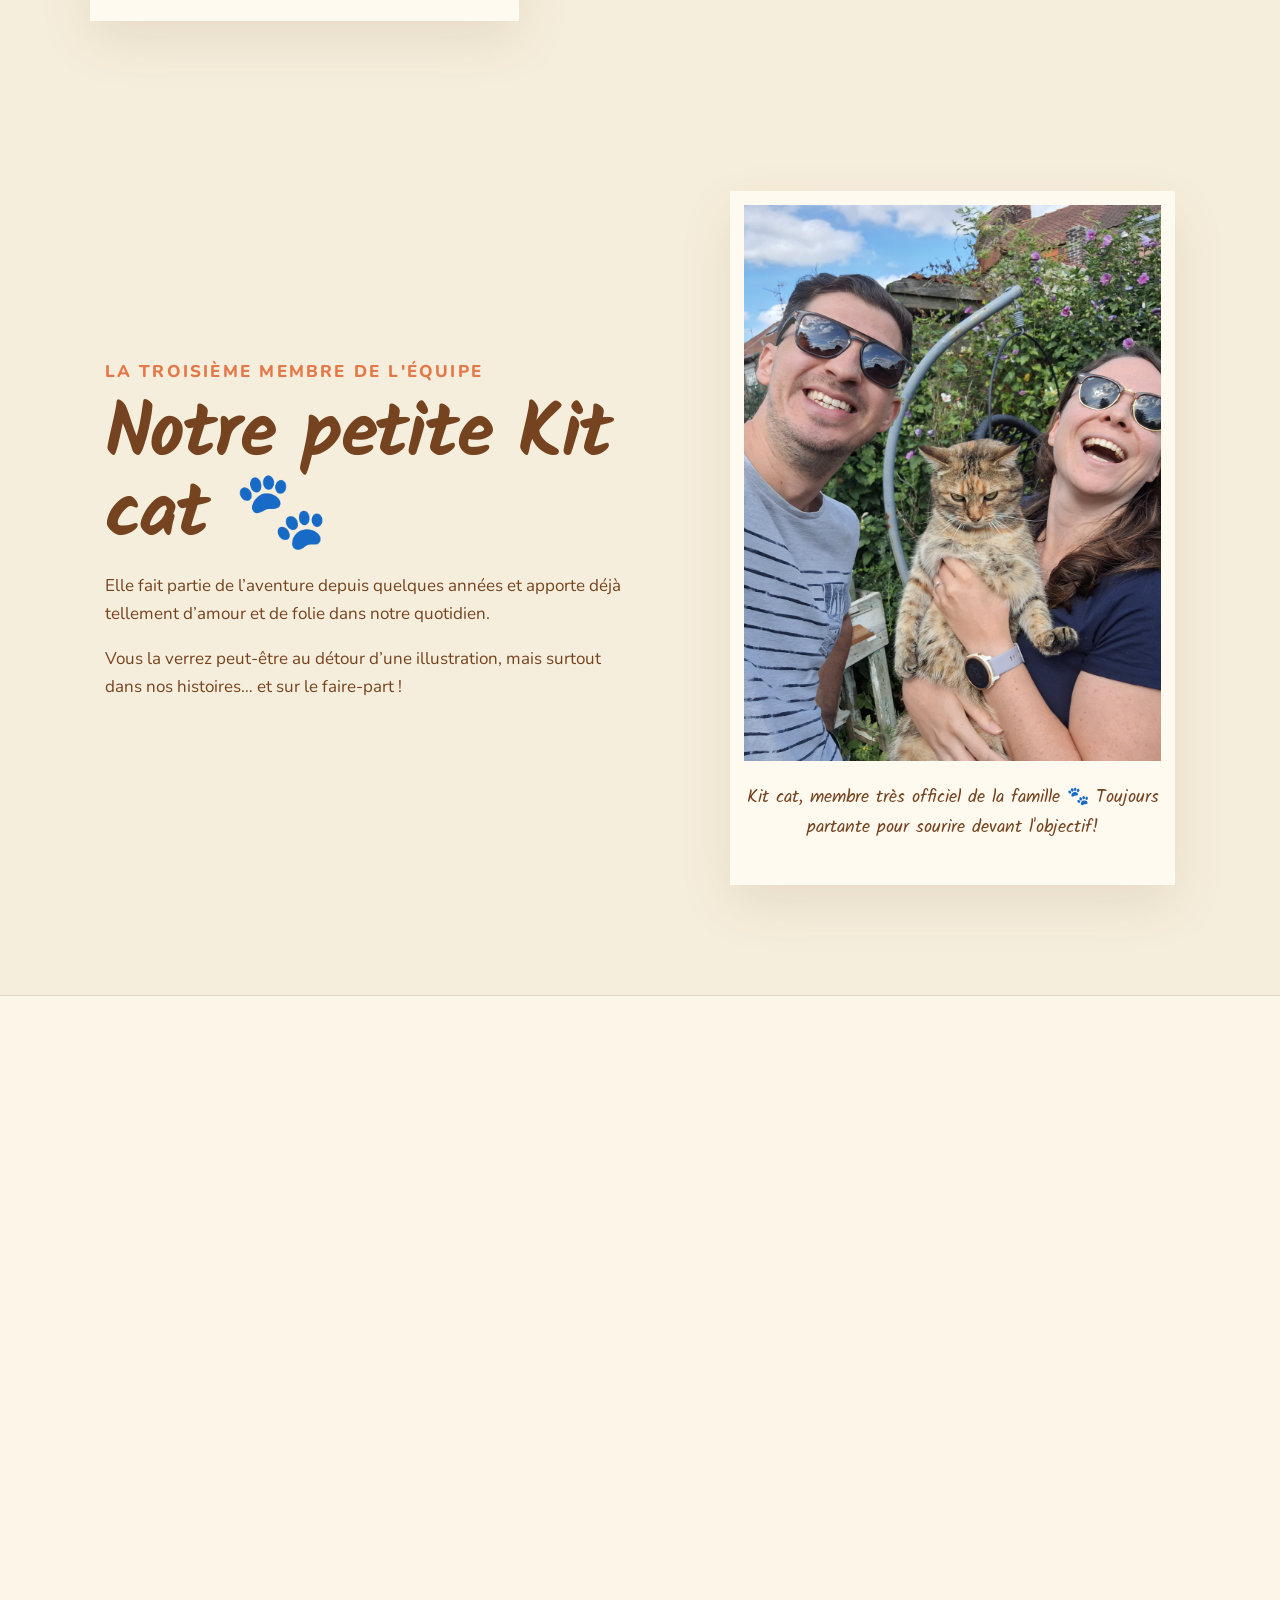
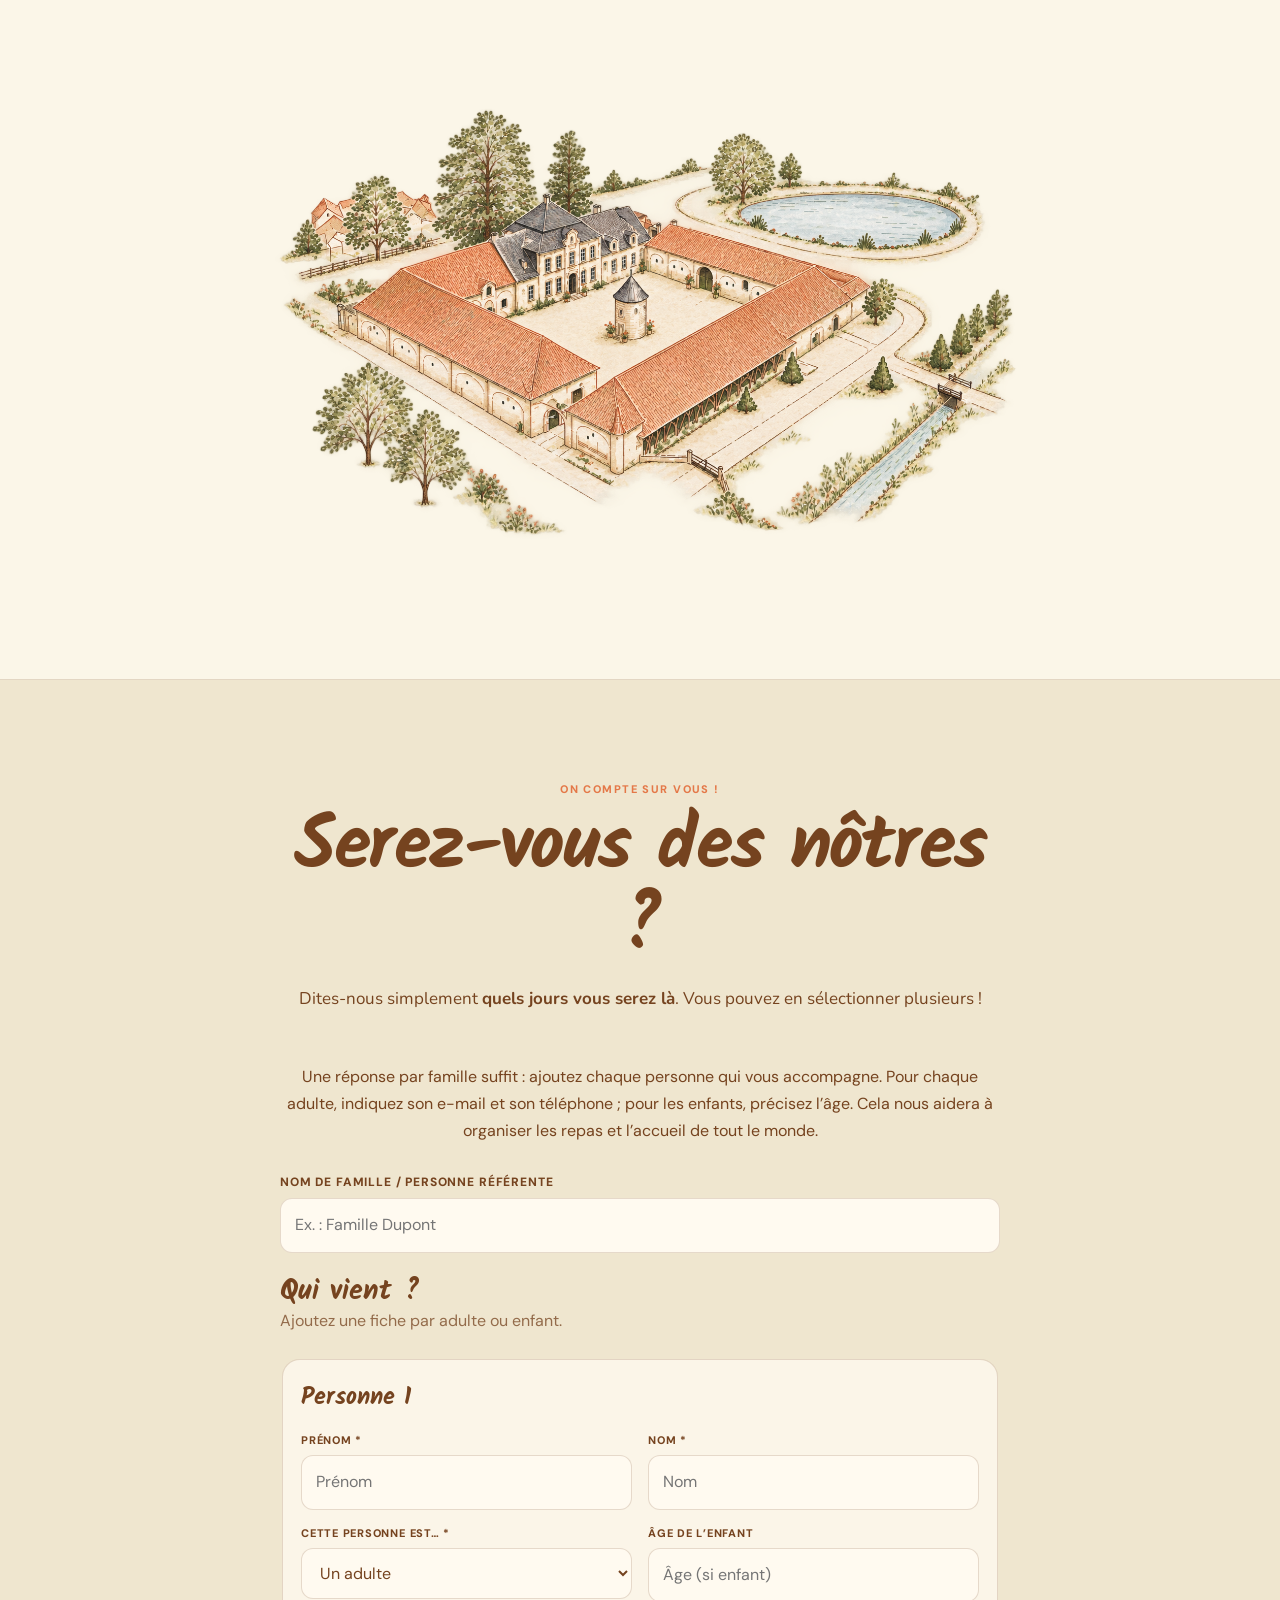
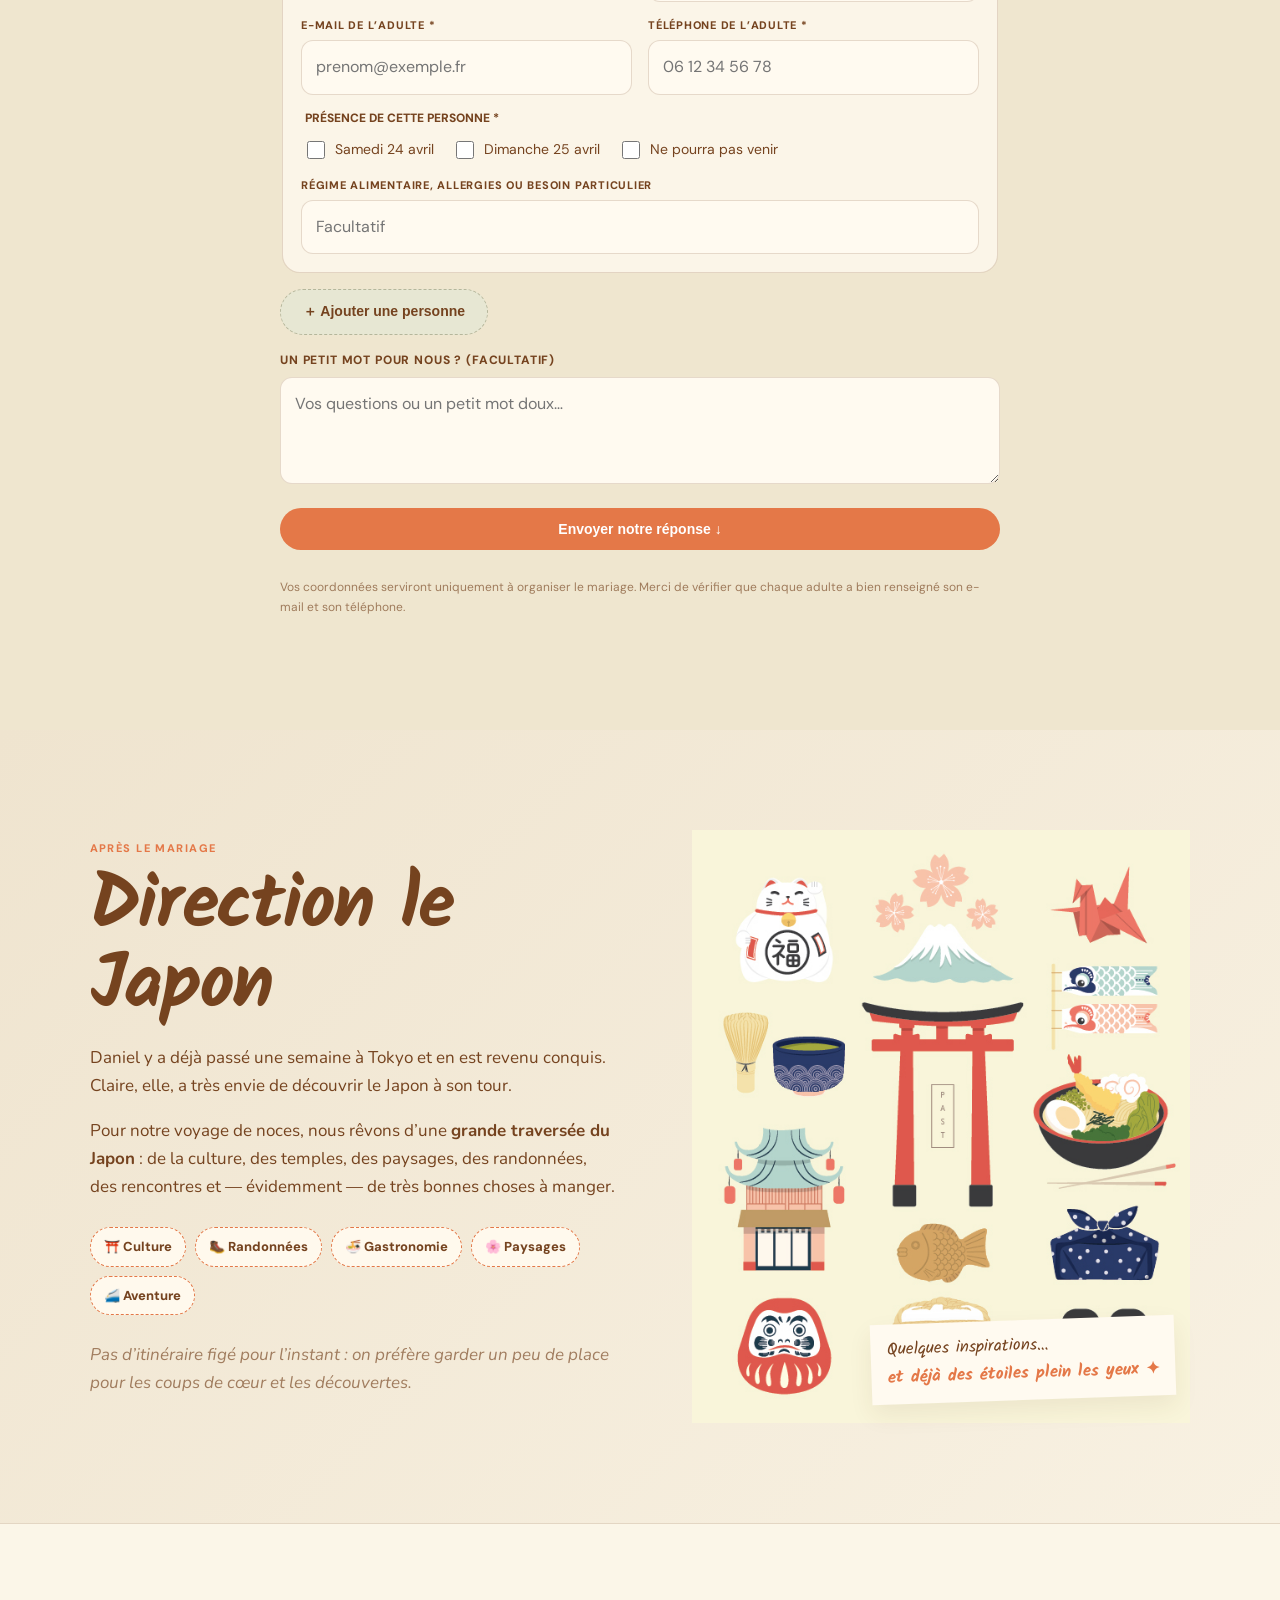
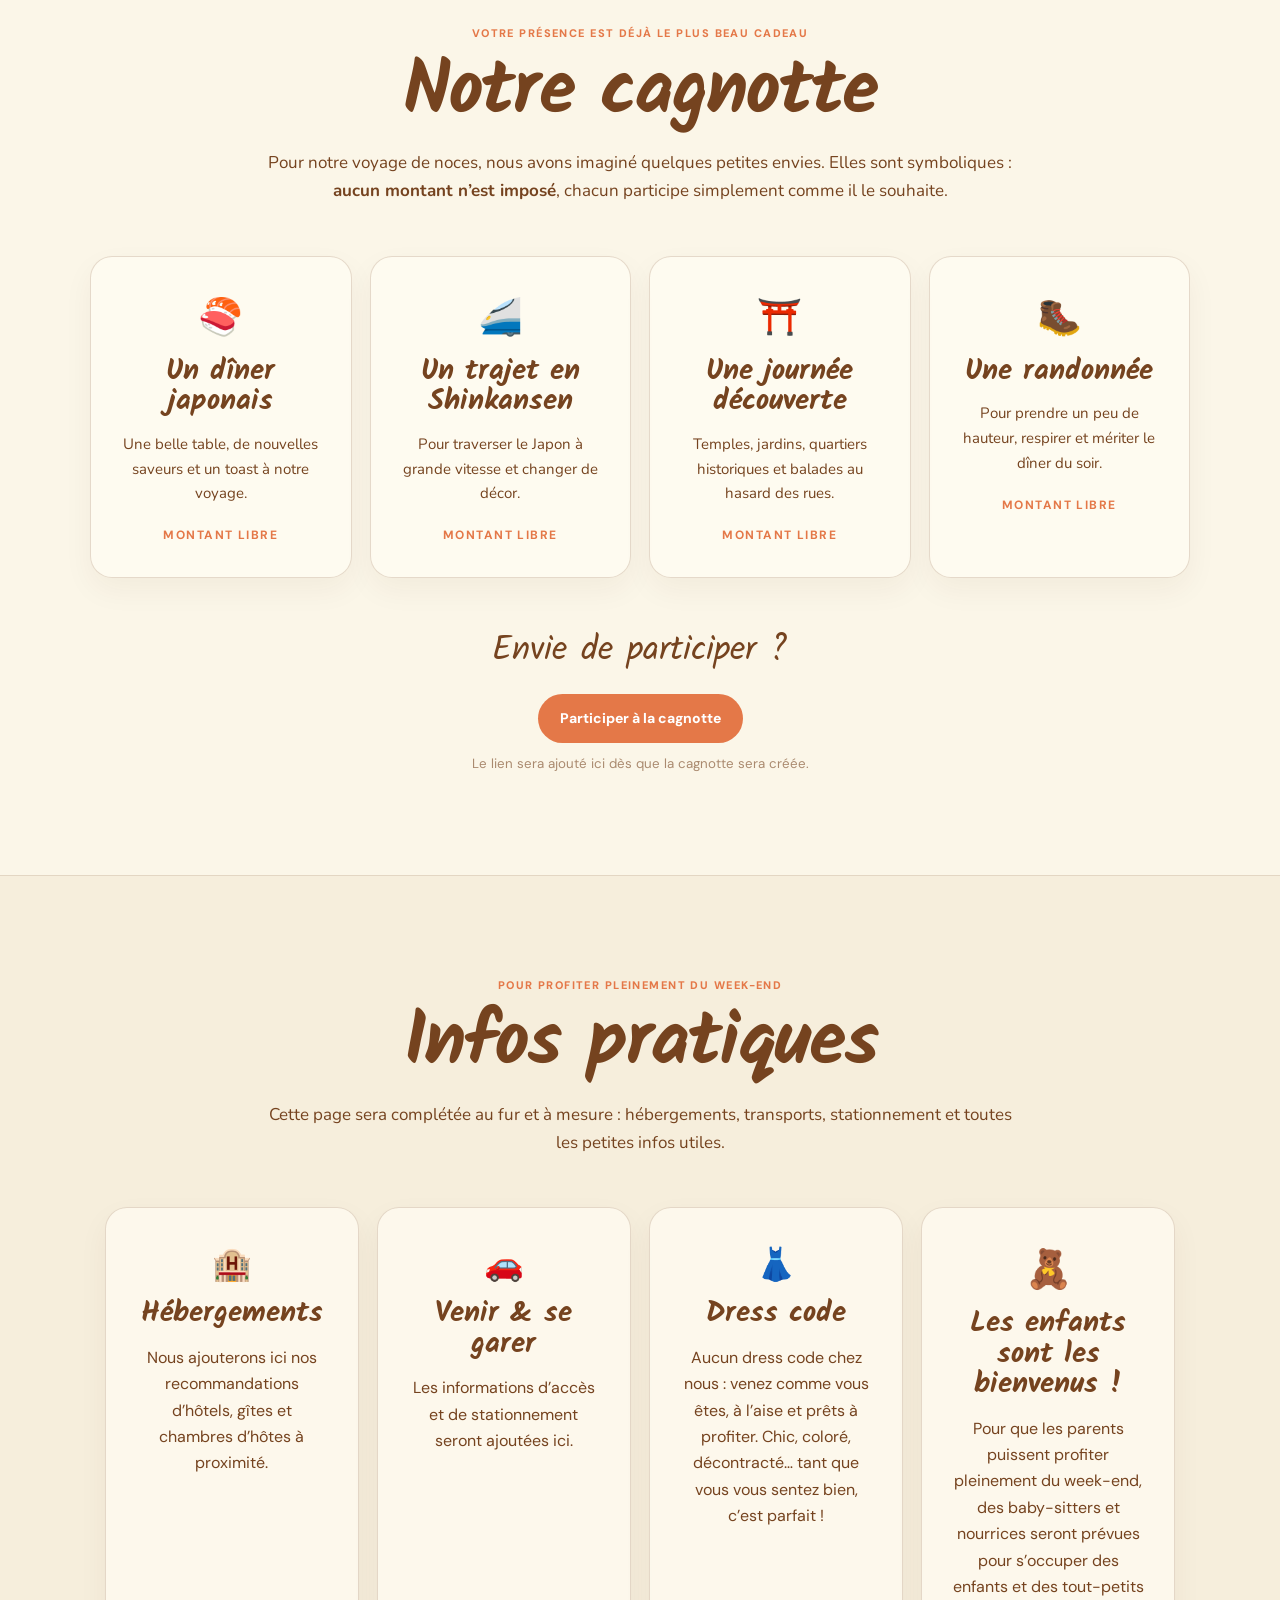
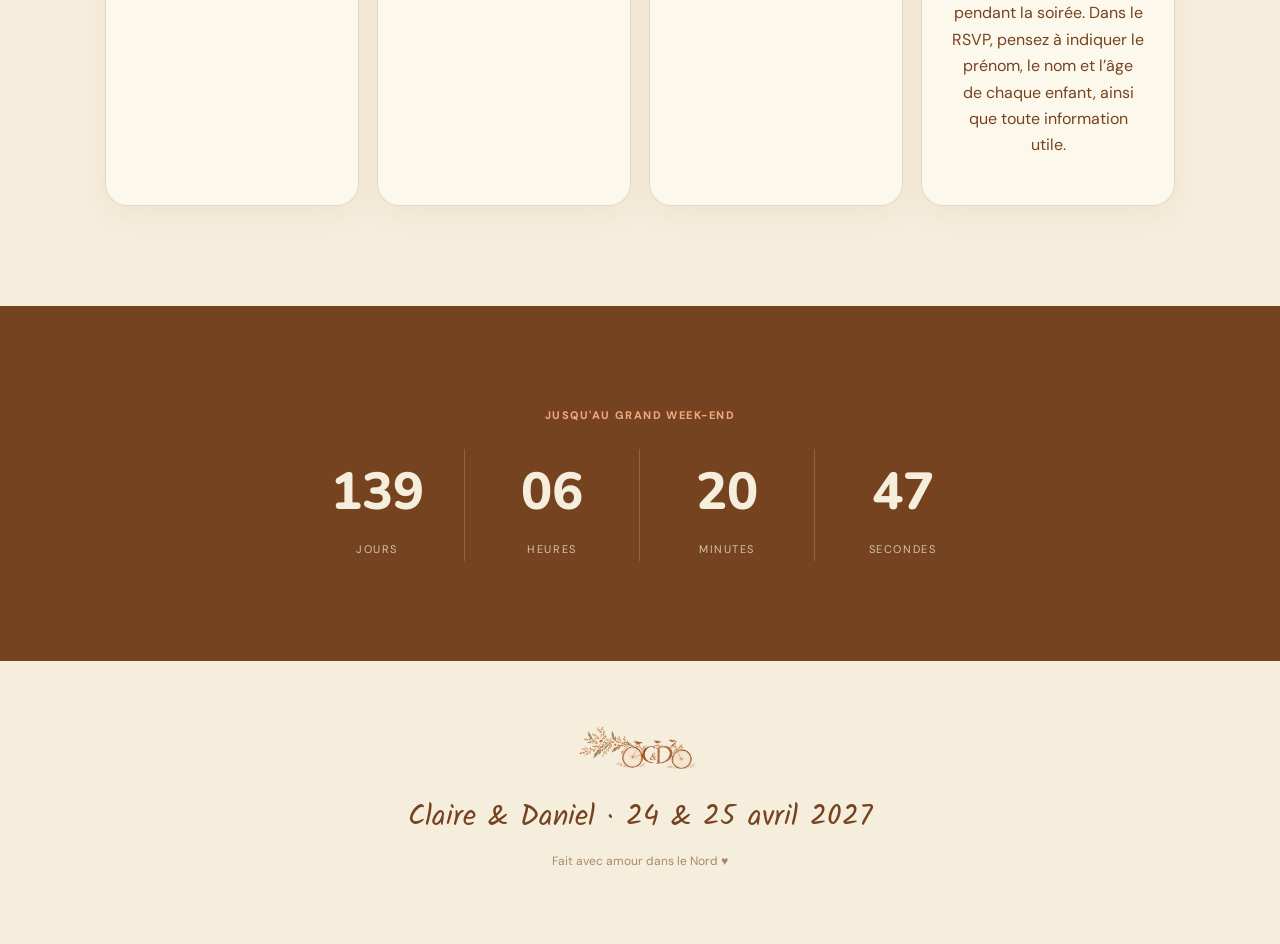
==== commit 3364a55b: "Update index.html" ====
--- a/index.html
+++ b/index.html
@@ -160,7 +160,7 @@
       </div>
       <div class="japan-visual reveal">
         <img src="assets/Japan.jpg" alt="Illustration de voyage au Japon avec mont Fuji, torii, train, cerisier et ramen" loading="lazy">
-        <div class="japan-note">Quelques inspirations…<br><strong>le reste reste à inventer ✦</strong></div>
+        <div class="japan-note">Quelques inspirations…<br><strong>et déjà des étoiles plein les yeux ✦</strong></div>
       </div>
     </section>
 
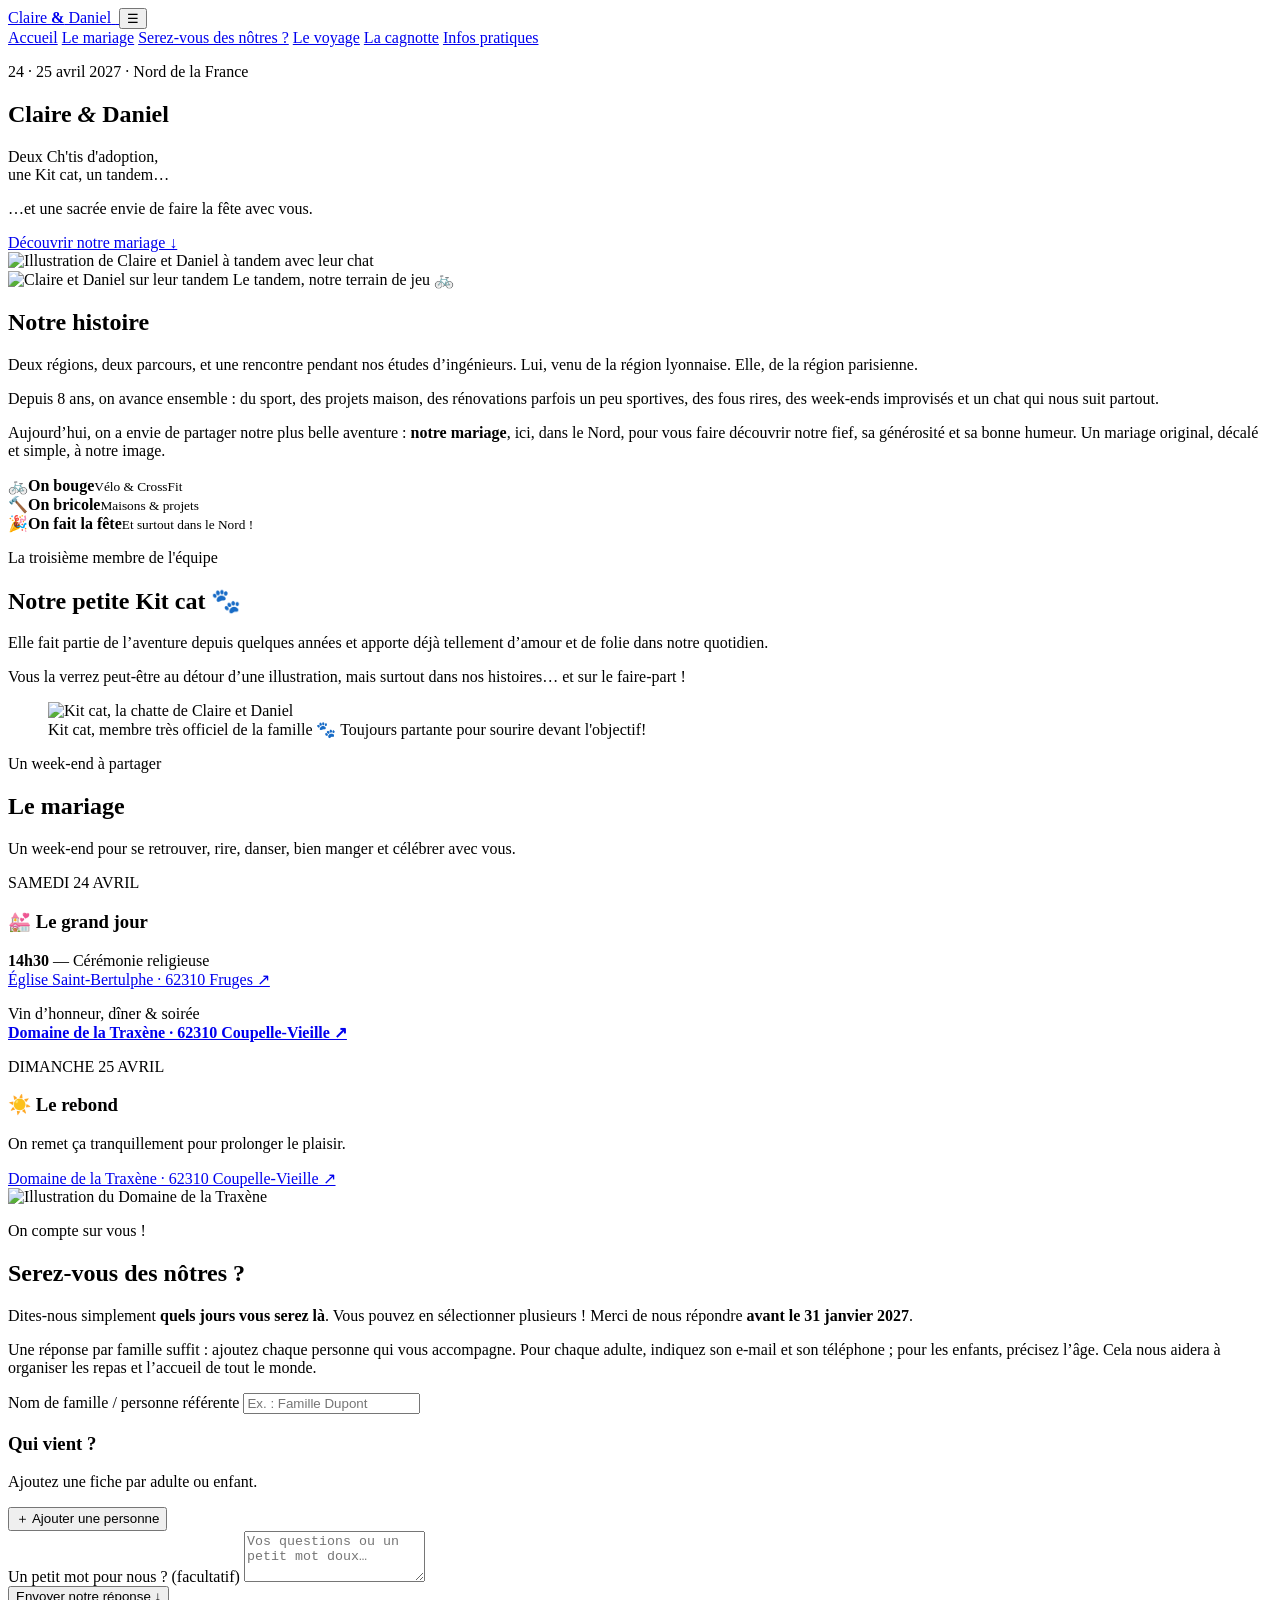
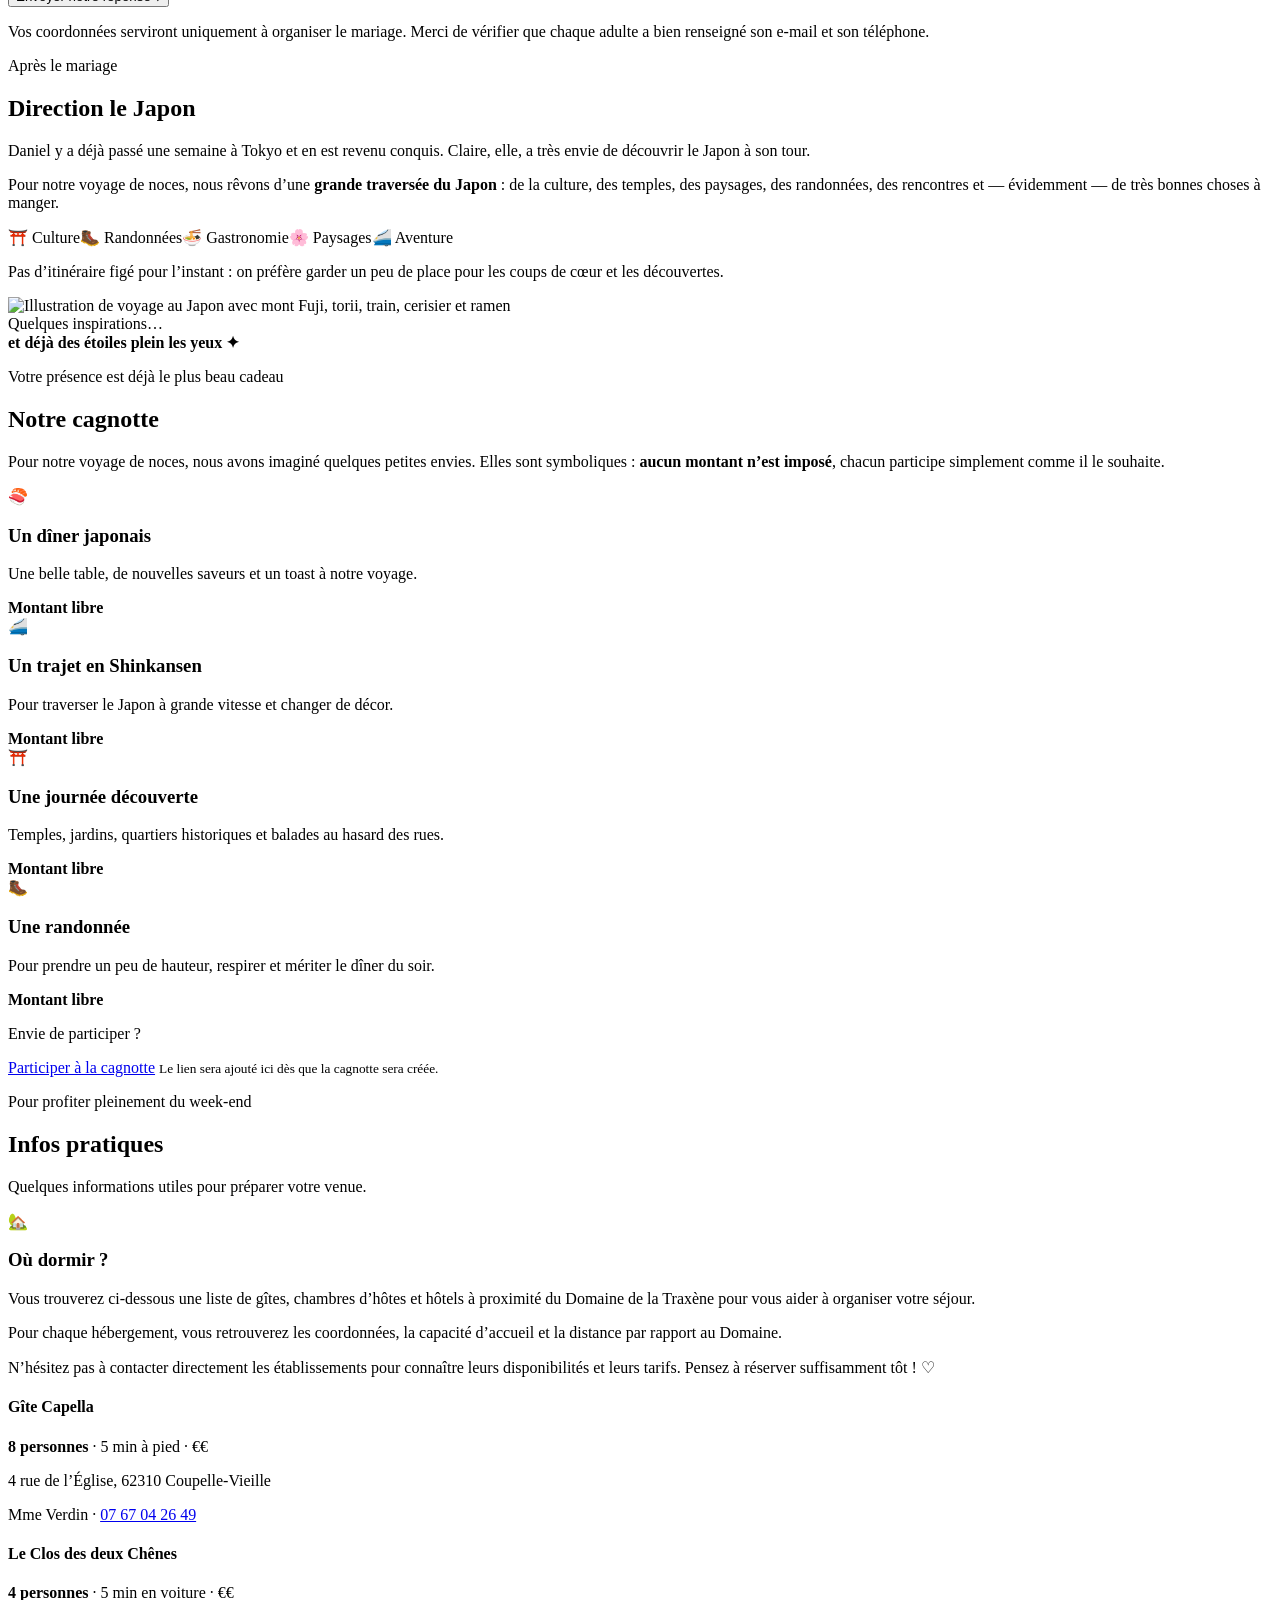
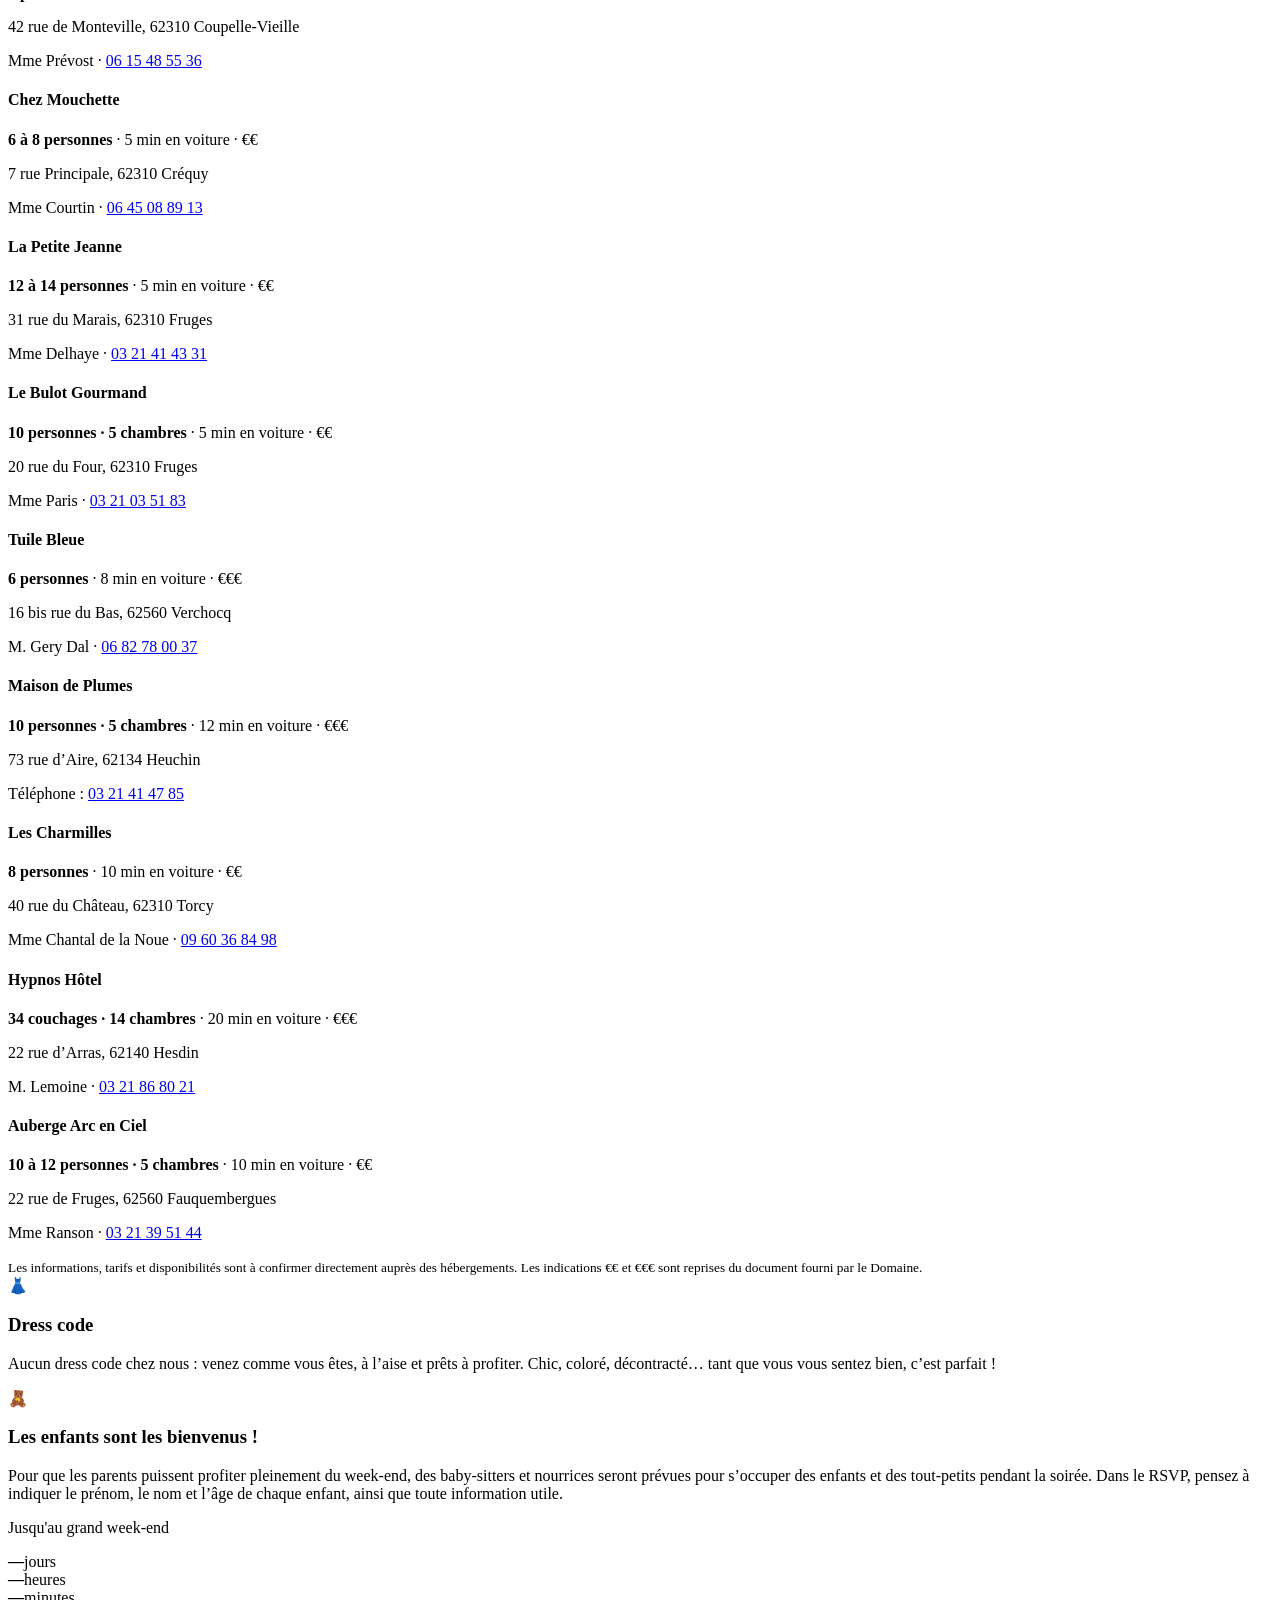
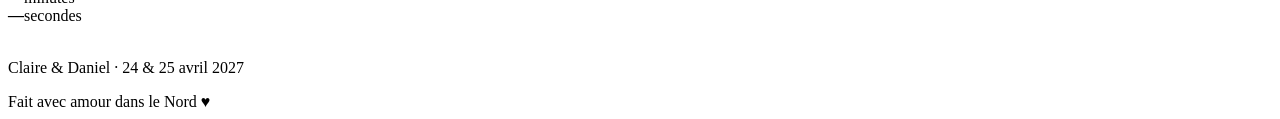
==== commit e29696fc: "Add files via upload" ====
--- a/index.html
+++ b/index.html
@@ -101,7 +101,7 @@
       <div class="section-heading reveal">
         <p class="eyebrow">On compte sur vous !</p>
         <h2>Serez-vous des nôtres ?</h2>
-        <p>Dites-nous simplement <strong>quels jours vous serez là</strong>. Vous pouvez en sélectionner plusieurs !</p>
+        <p>Dites-nous simplement <strong>quels jours vous serez là</strong>. Vous pouvez en sélectionner plusieurs ! Merci de nous répondre <strong>avant le 31 janvier 2027</strong>.</p>
       </div>
       <form id="rsvp-form" class="rsvp-form">
         <p class="rsvp-intro">Une réponse par famille suffit : ajoutez chaque personne qui vous accompagne. Pour chaque adulte, indiquez son e-mail et son téléphone ; pour les enfants, précisez l’âge. Cela nous aidera à organiser les repas et l’accueil de tout le monde.</p>
@@ -187,11 +187,28 @@
       <div class="section-heading reveal">
         <p class="eyebrow">Pour profiter pleinement du week-end</p>
         <h2>Infos pratiques</h2>
-        <p>Cette page sera complétée au fur et à mesure : hébergements, transports, stationnement et toutes les petites infos utiles.</p>
+        <p>Quelques informations utiles pour préparer votre venue.</p>
       </div>
       <div class="info-grid">
-        <article class="reveal"><span>🏨</span><h3>Hébergements</h3><p>Nous ajouterons ici nos recommandations d’hôtels, gîtes et chambres d’hôtes à proximité.</p></article>
-        <article class="reveal"><span>🚗</span><h3>Venir & se garer</h3><p>Les informations d’accès et de stationnement seront ajoutées ici.</p></article>
+        <article class="reveal lodging-card">
+          <span>🏡</span><h3>Où dormir ?</h3>
+          <p>Vous trouverez ci-dessous une liste de gîtes, chambres d’hôtes et hôtels à proximité du Domaine de la Traxène pour vous aider à organiser votre séjour.</p>
+          <p>Pour chaque hébergement, vous retrouverez les coordonnées, la capacité d’accueil et la distance par rapport au Domaine.</p>
+          <p>N’hésitez pas à contacter directement les établissements pour connaître leurs disponibilités et leurs tarifs. Pensez à réserver suffisamment tôt ! ♡</p>
+          <div class="lodging-list">
+            <article class="lodging-item"><h4>Gîte Capella</h4><p><strong>8 personnes</strong> · 5 min à pied · €€</p><p>4 rue de l’Église, 62310 Coupelle-Vieille</p><p>Mme Verdin · <a href="tel:+33767042649">07 67 04 26 49</a></p></article>
+            <article class="lodging-item"><h4>Le Clos des deux Chênes</h4><p><strong>4 personnes</strong> · 5 min en voiture · €€</p><p>42 rue de Monteville, 62310 Coupelle-Vieille</p><p>Mme Prévost · <a href="tel:+33615485536">06 15 48 55 36</a></p></article>
+            <article class="lodging-item"><h4>Chez Mouchette</h4><p><strong>6 à 8 personnes</strong> · 5 min en voiture · €€</p><p>7 rue Principale, 62310 Créquy</p><p>Mme Courtin · <a href="tel:+33645088913">06 45 08 89 13</a></p></article>
+            <article class="lodging-item"><h4>La Petite Jeanne</h4><p><strong>12 à 14 personnes</strong> · 5 min en voiture · €€</p><p>31 rue du Marais, 62310 Fruges</p><p>Mme Delhaye · <a href="tel:+33321414331">03 21 41 43 31</a></p></article>
+            <article class="lodging-item"><h4>Le Bulot Gourmand</h4><p><strong>10 personnes · 5 chambres</strong> · 5 min en voiture · €€</p><p>20 rue du Four, 62310 Fruges</p><p>Mme Paris · <a href="tel:+33321035183">03 21 03 51 83</a></p></article>
+            <article class="lodging-item"><h4>Tuile Bleue</h4><p><strong>6 personnes</strong> · 8 min en voiture · €€€</p><p>16 bis rue du Bas, 62560 Verchocq</p><p>M. Gery Dal · <a href="tel:+33682780037">06 82 78 00 37</a></p></article>
+            <article class="lodging-item"><h4>Maison de Plumes</h4><p><strong>10 personnes · 5 chambres</strong> · 12 min en voiture · €€€</p><p>73 rue d’Aire, 62134 Heuchin</p><p>Téléphone : <a href="tel:+33321414785">03 21 41 47 85</a></p></article>
+            <article class="lodging-item"><h4>Les Charmilles</h4><p><strong>8 personnes</strong> · 10 min en voiture · €€</p><p>40 rue du Château, 62310 Torcy</p><p>Mme Chantal de la Noue · <a href="tel:+33960368498">09 60 36 84 98</a></p></article>
+            <article class="lodging-item"><h4>Hypnos Hôtel</h4><p><strong>34 couchages · 14 chambres</strong> · 20 min en voiture · €€€</p><p>22 rue d’Arras, 62140 Hesdin</p><p>M. Lemoine · <a href="tel:+33321868021">03 21 86 80 21</a></p></article>
+            <article class="lodging-item"><h4>Auberge Arc en Ciel</h4><p><strong>10 à 12 personnes · 5 chambres</strong> · 10 min en voiture · €€</p><p>22 rue de Fruges, 62560 Fauquembergues</p><p>Mme Ranson · <a href="tel:+33321395144">03 21 39 51 44</a></p></article>
+          </div>
+          <small class="lodging-disclaimer">Les informations, tarifs et disponibilités sont à confirmer directement auprès des hébergements. Les indications €€ et €€€ sont reprises du document fourni par le Domaine.</small>
+        </article>
         <article class="reveal"><span>👗</span><h3>Dress code</h3><p>Aucun dress code chez nous : venez comme vous êtes, à l’aise et prêts à profiter. Chic, coloré, décontracté… tant que vous vous sentez bien, c’est parfait !</p></article>
         <article class="reveal childcare-card"><span class="childcare-visual" aria-hidden="true">🧸</span><h3>Les enfants sont les bienvenus !</h3><p>Pour que les parents puissent profiter pleinement du week-end, des baby-sitters et nourrices seront prévues pour s’occuper des enfants et des tout-petits pendant la soirée. Dans le RSVP, pensez à indiquer le prénom, le nom et l’âge de chaque enfant, ainsi que toute information utile.</p></article>
       </div>
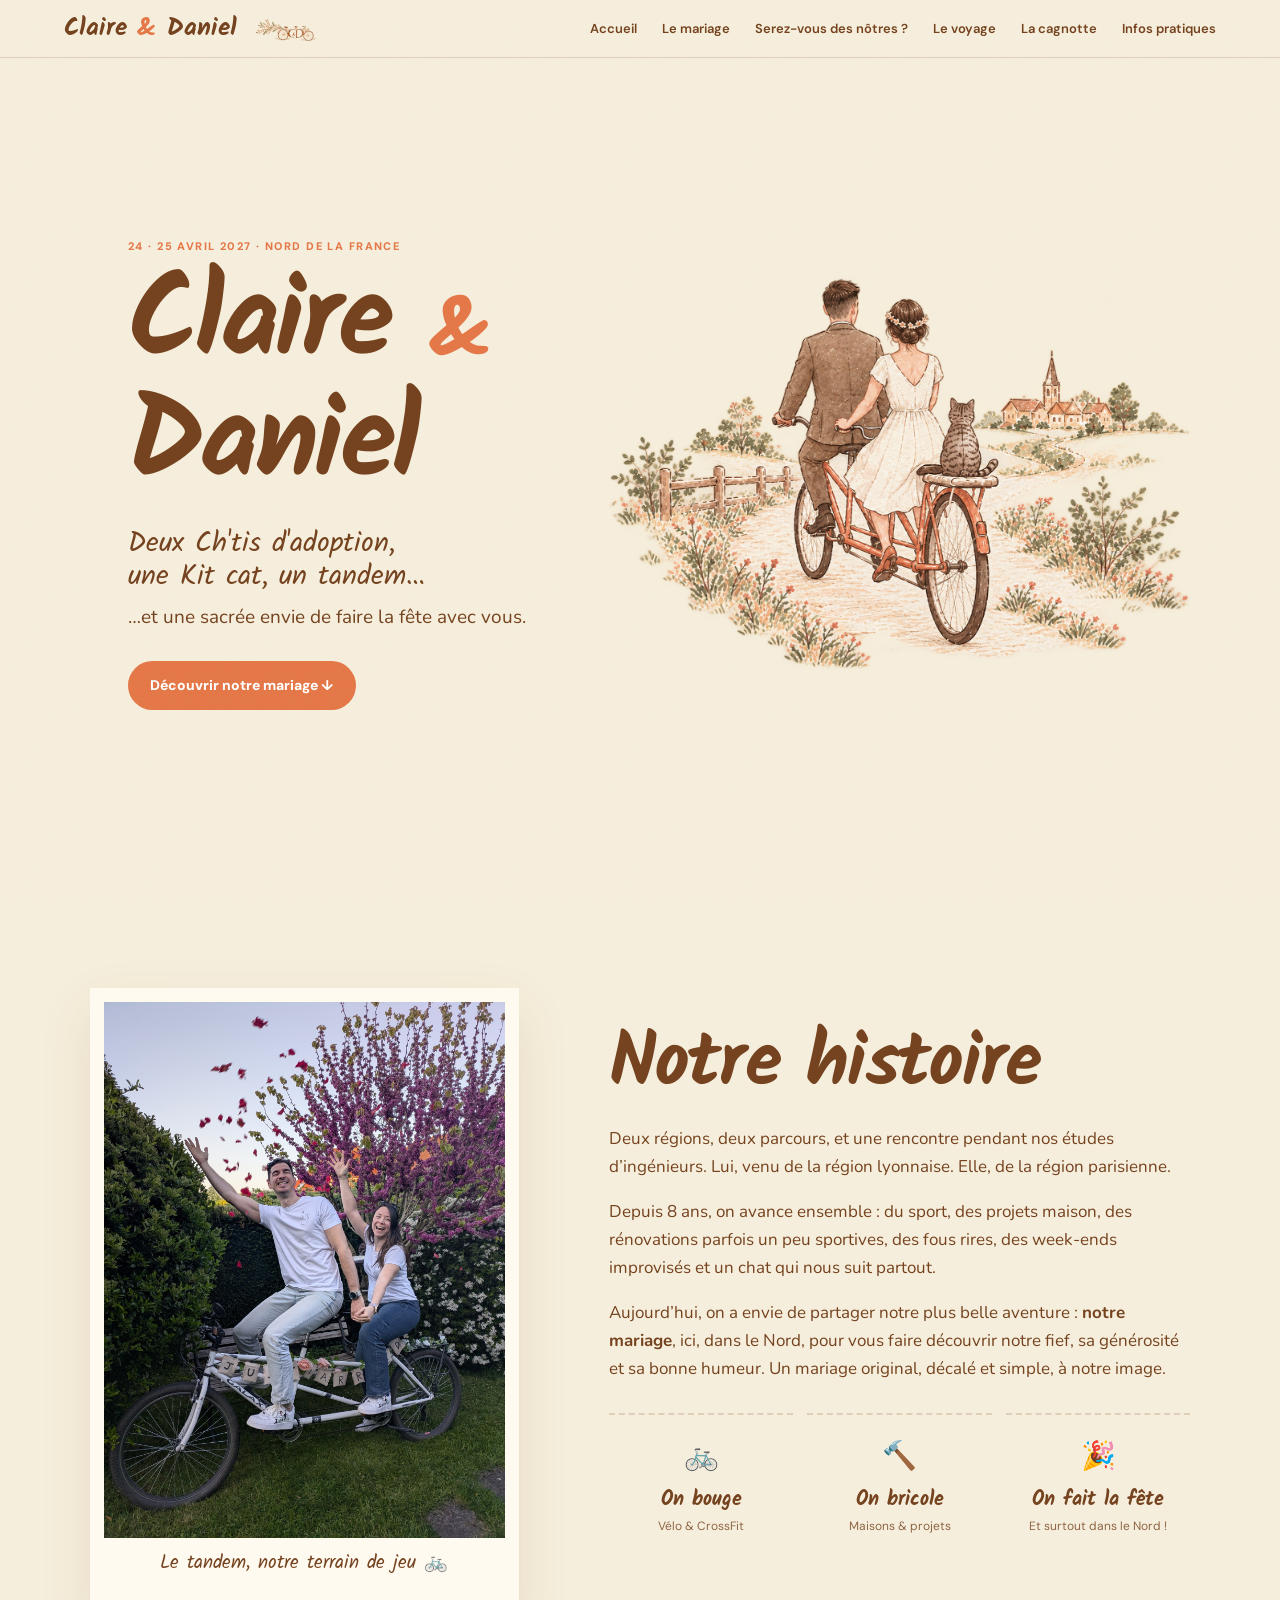
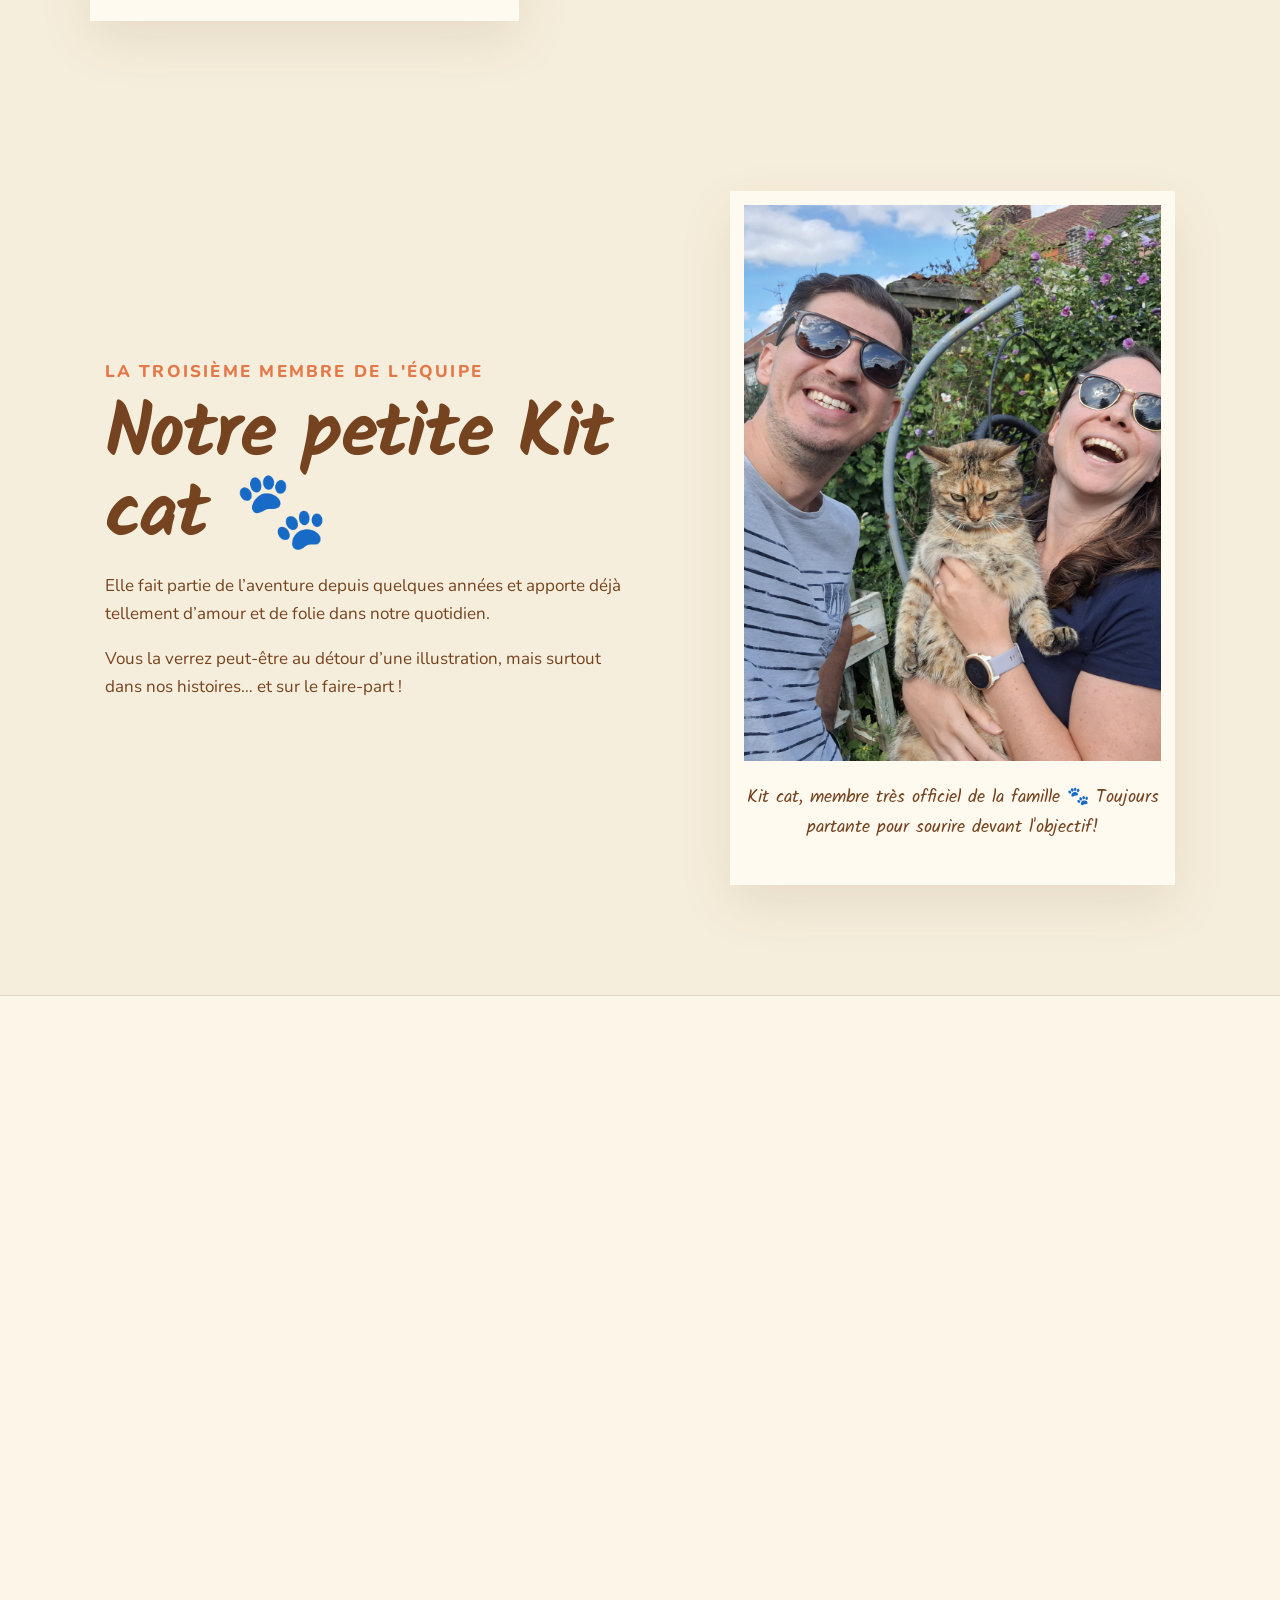
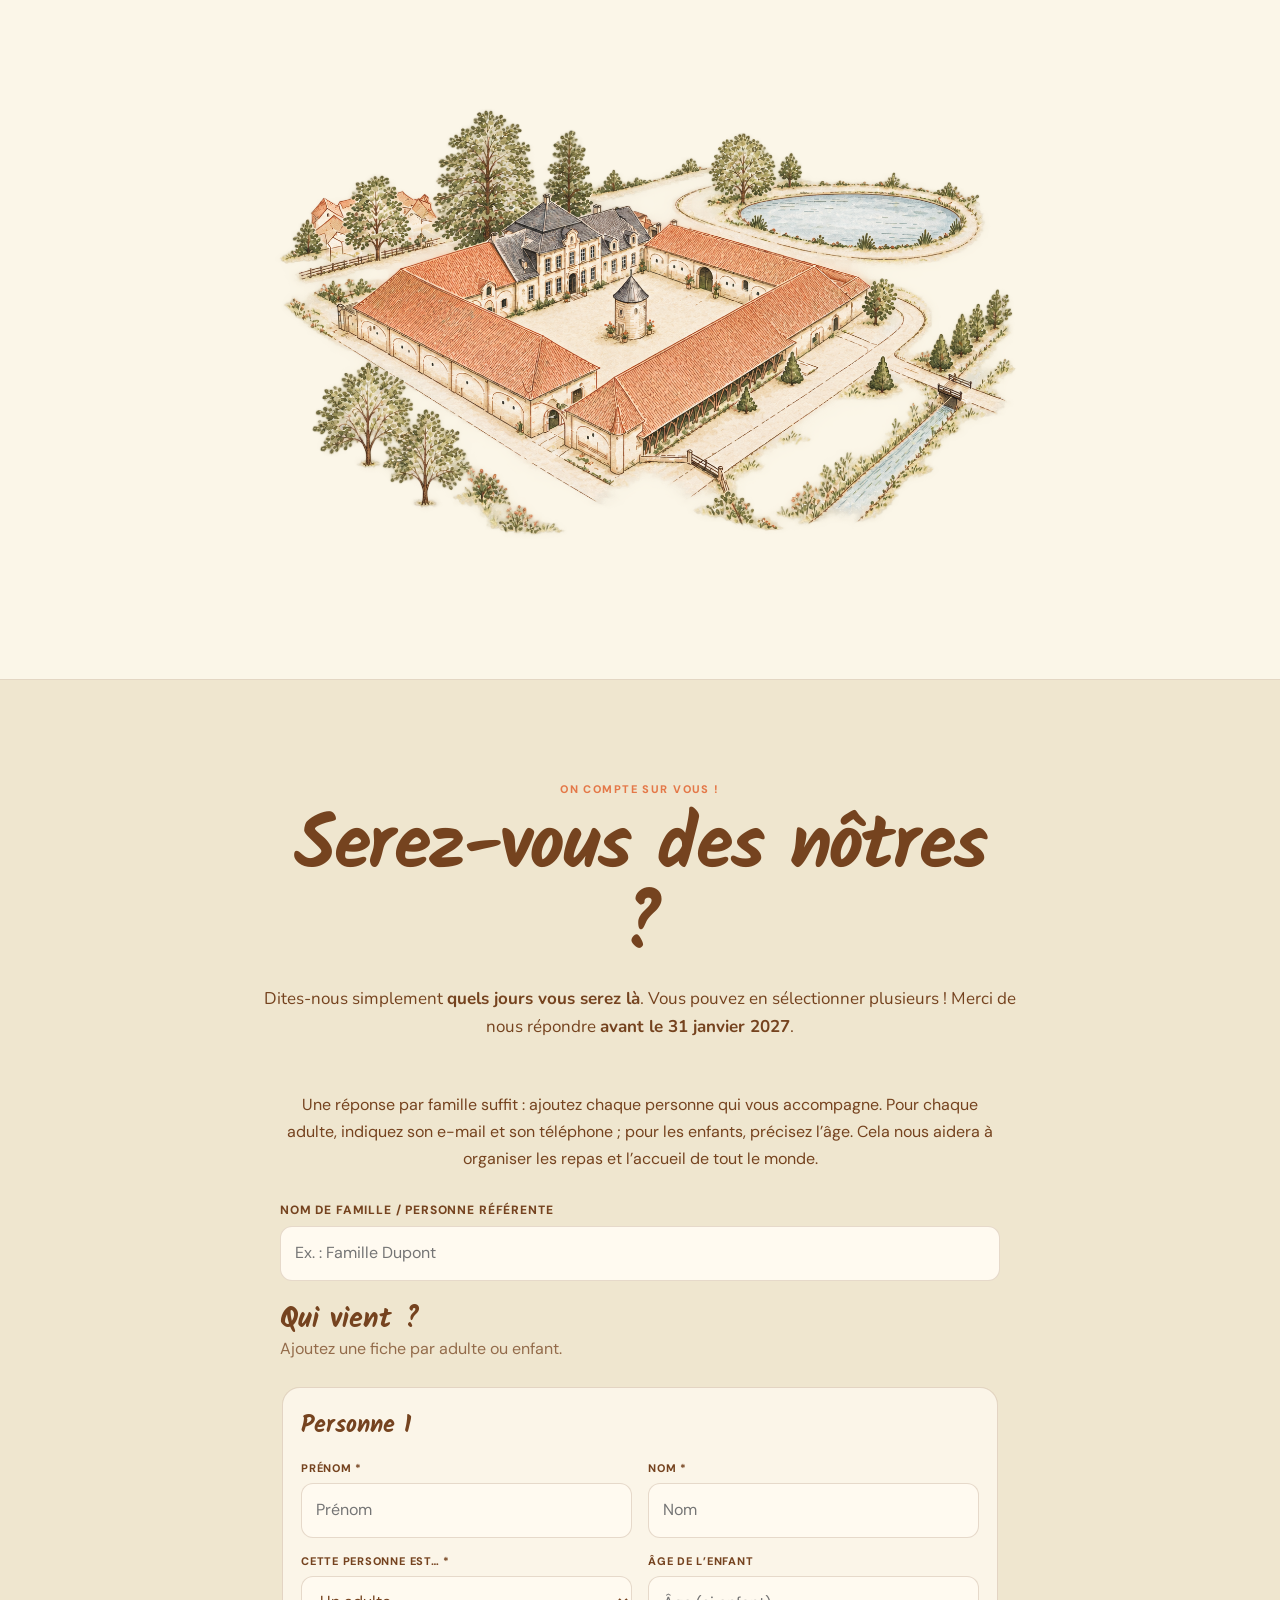
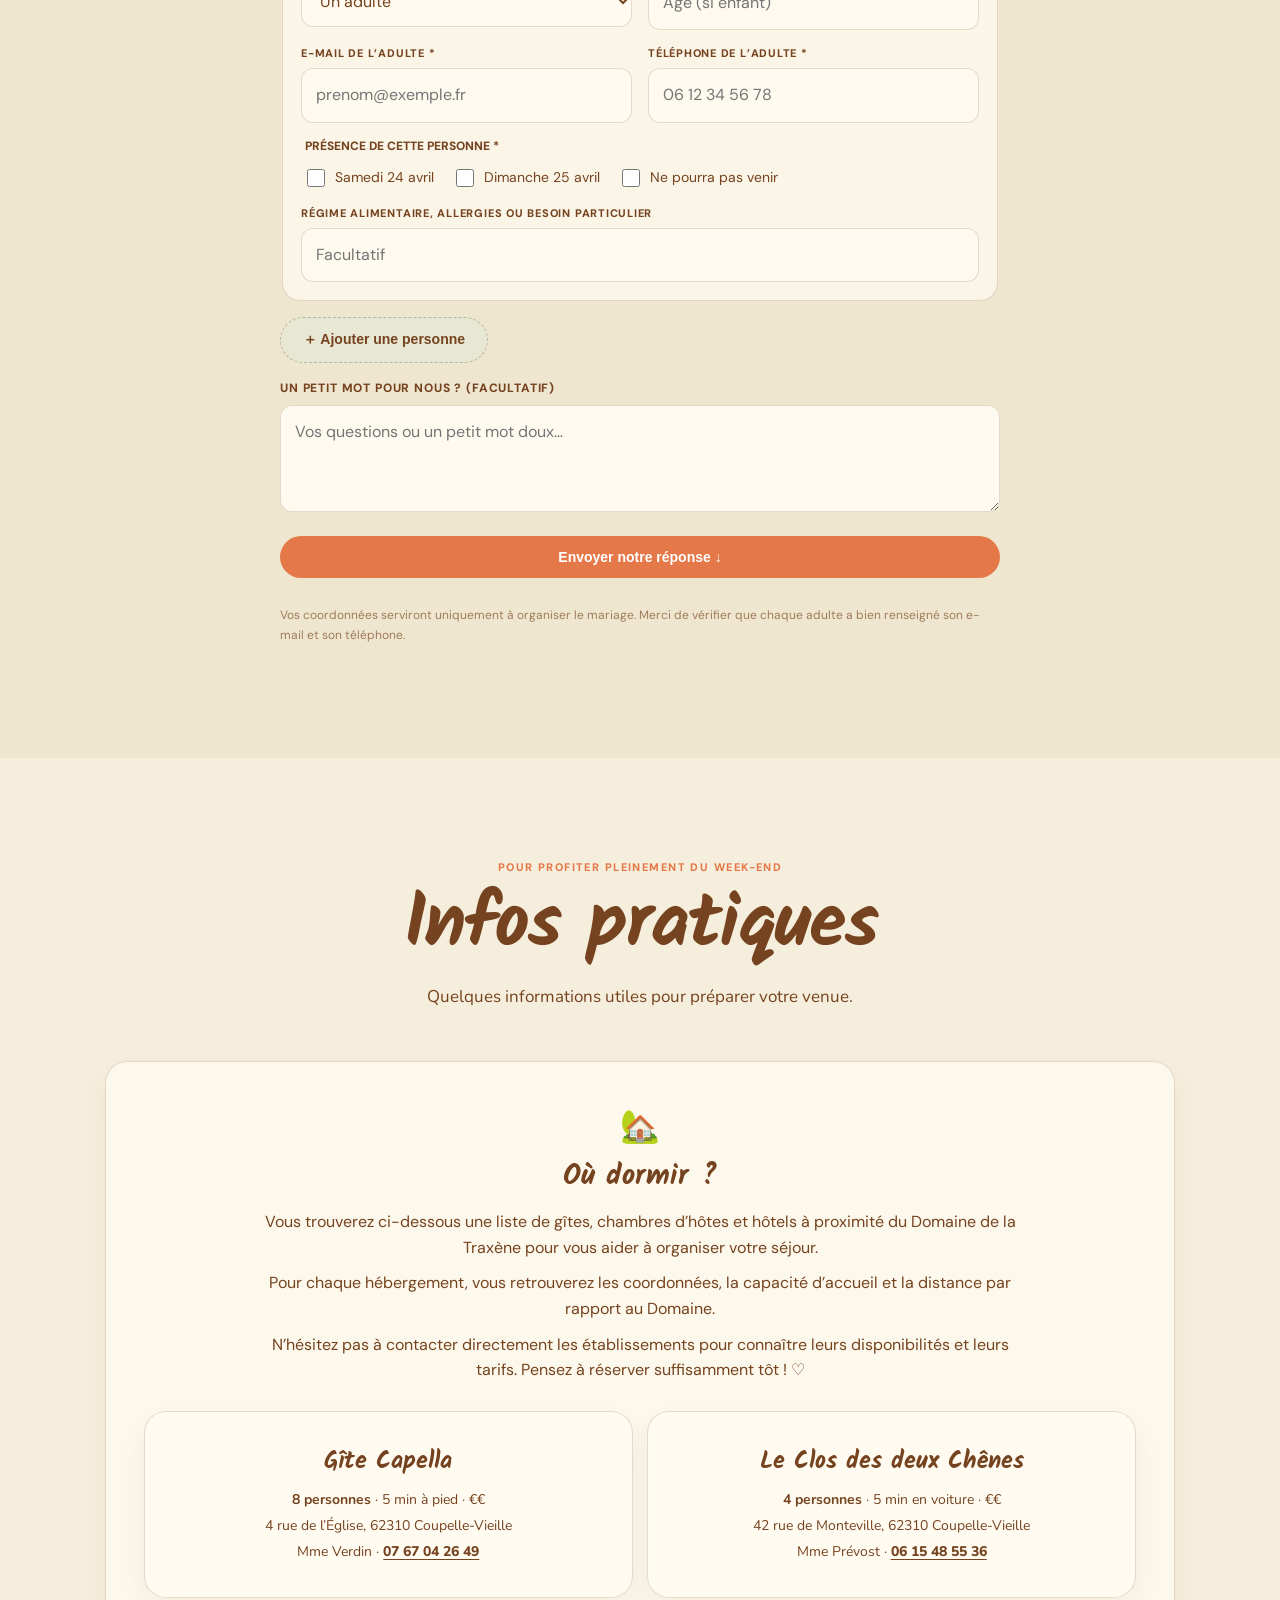
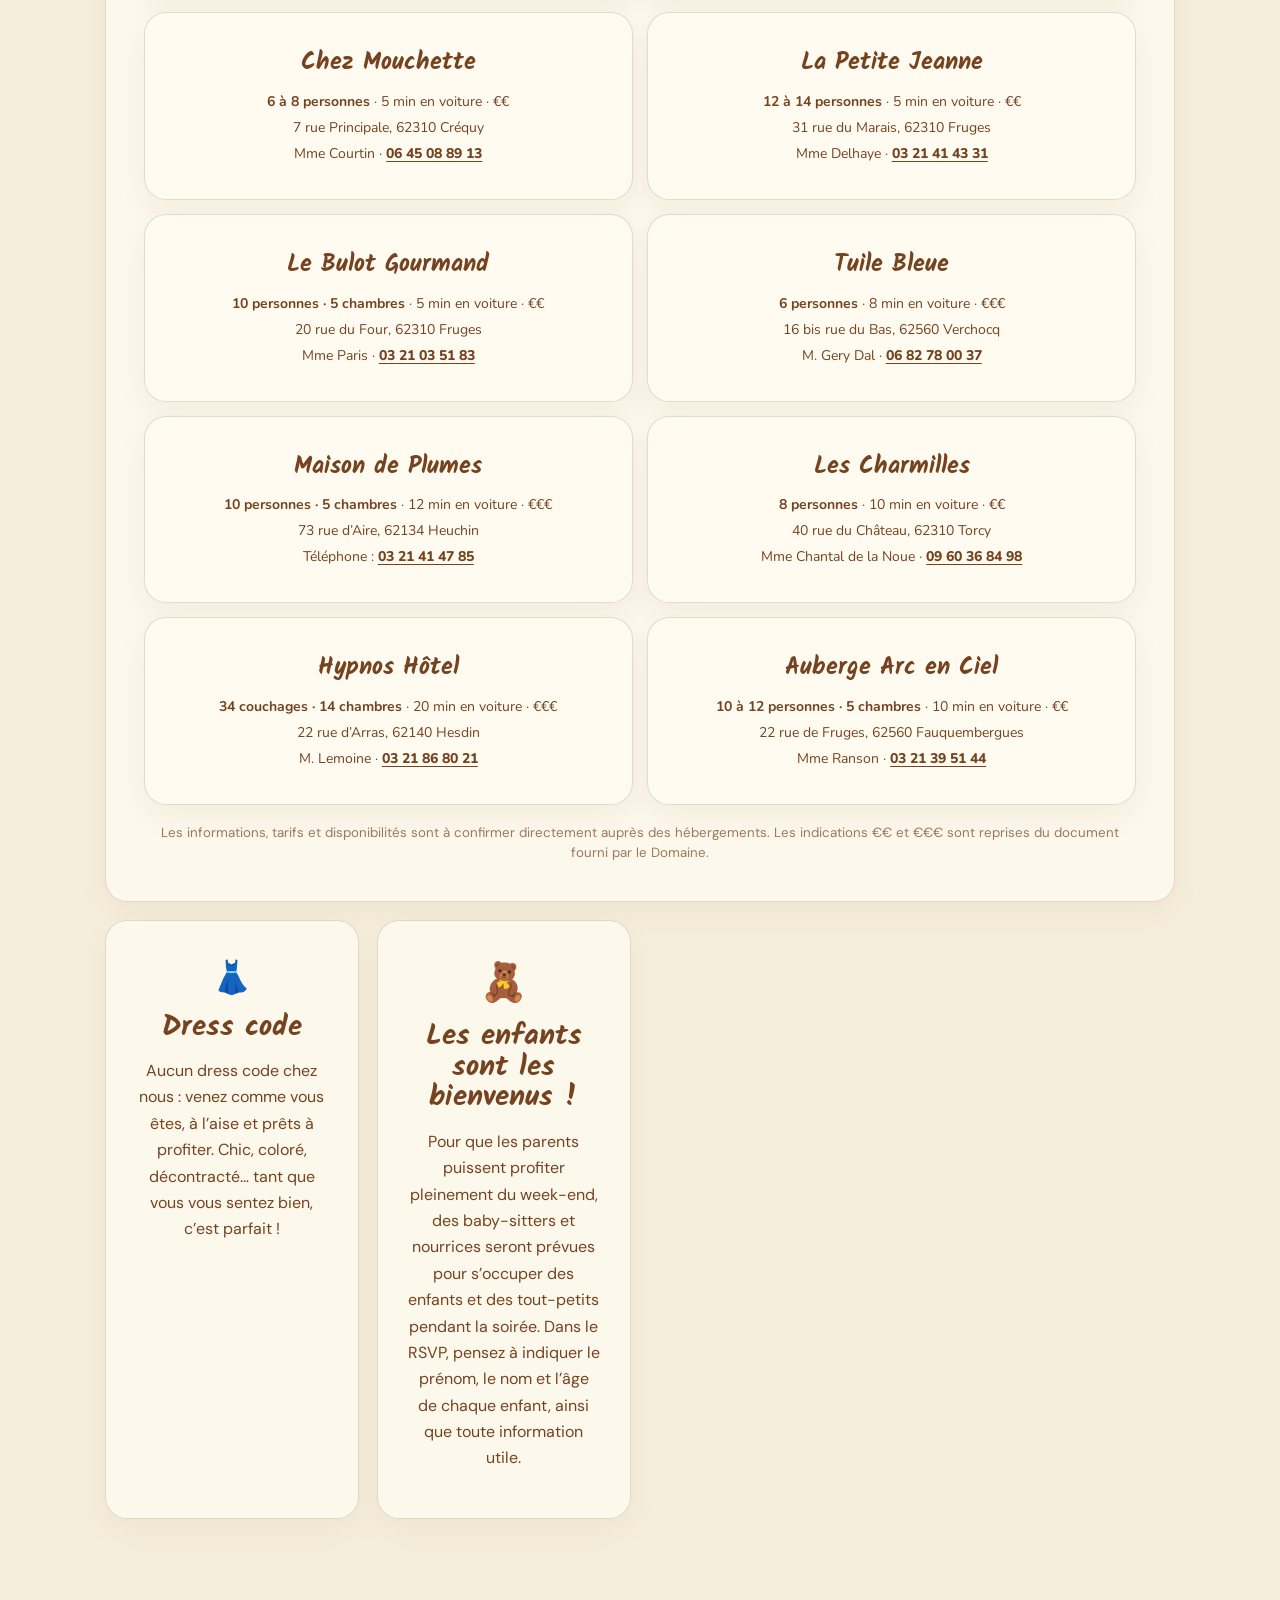
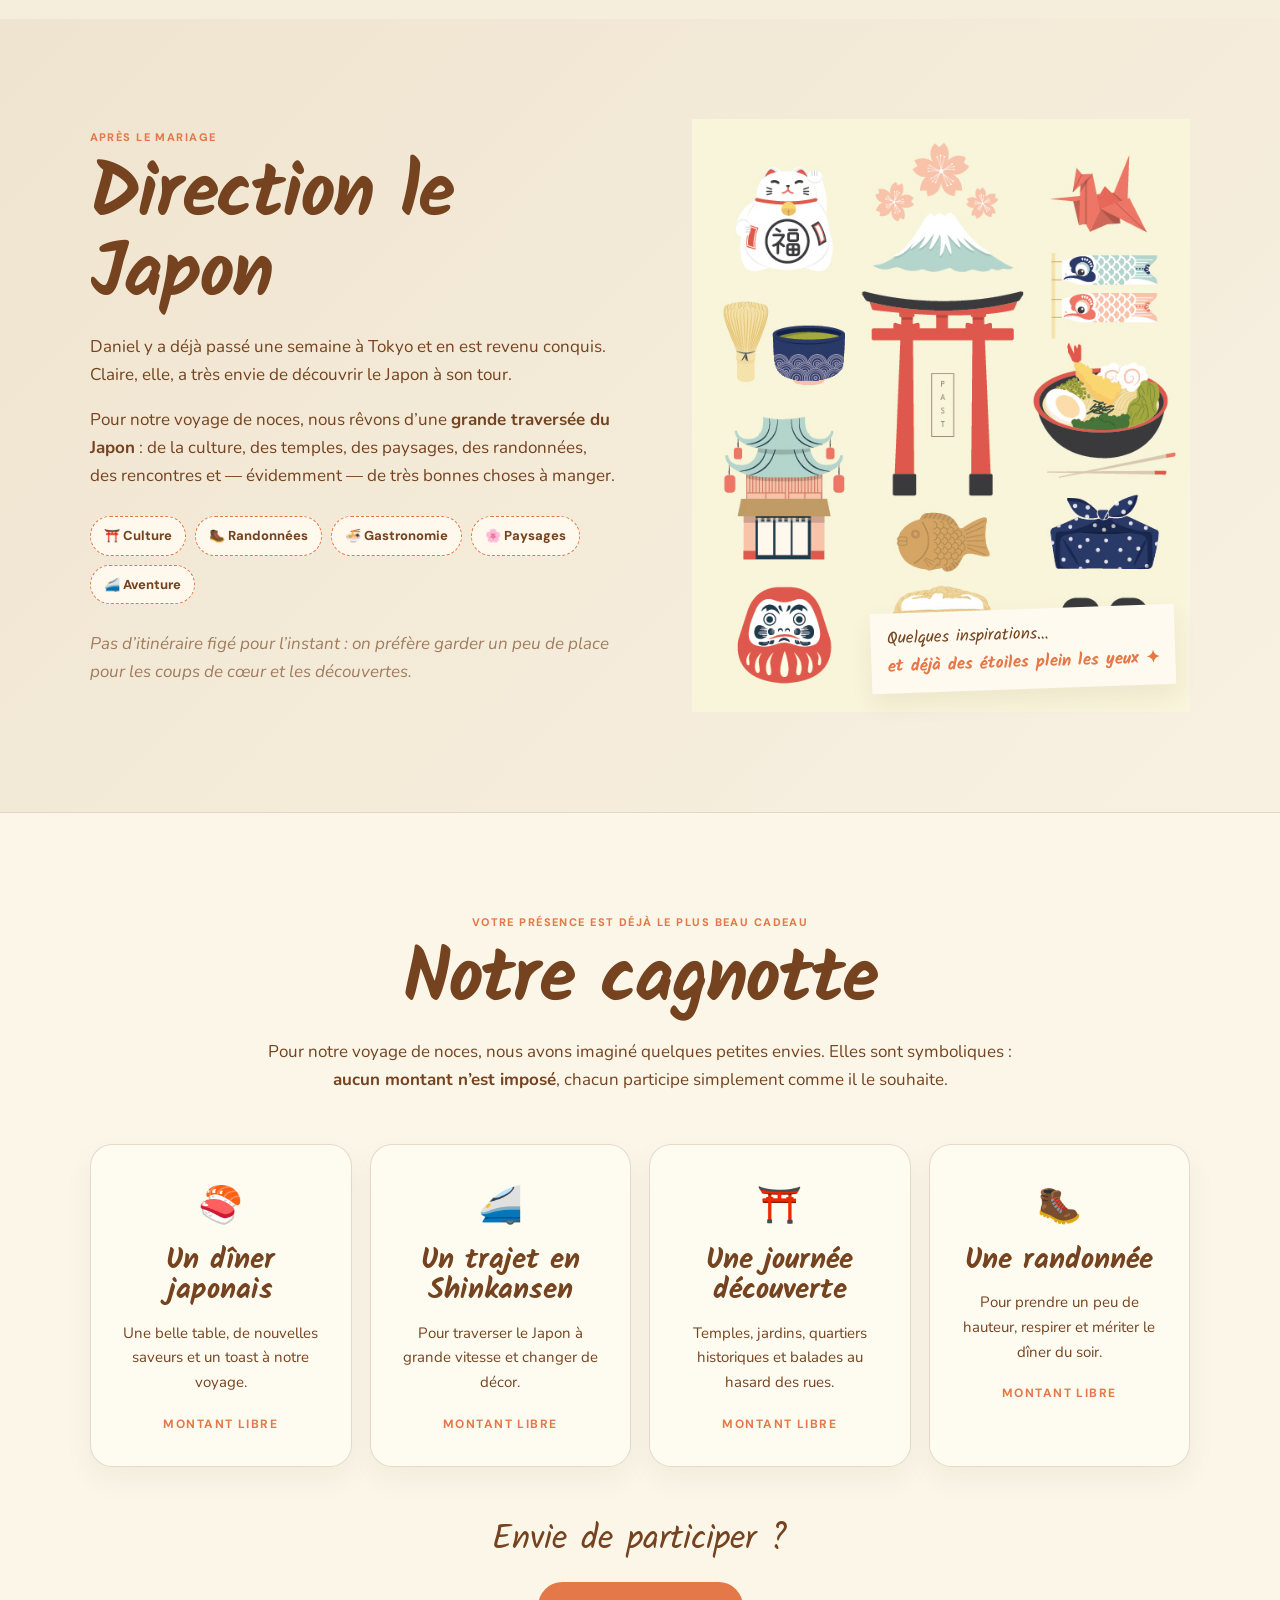
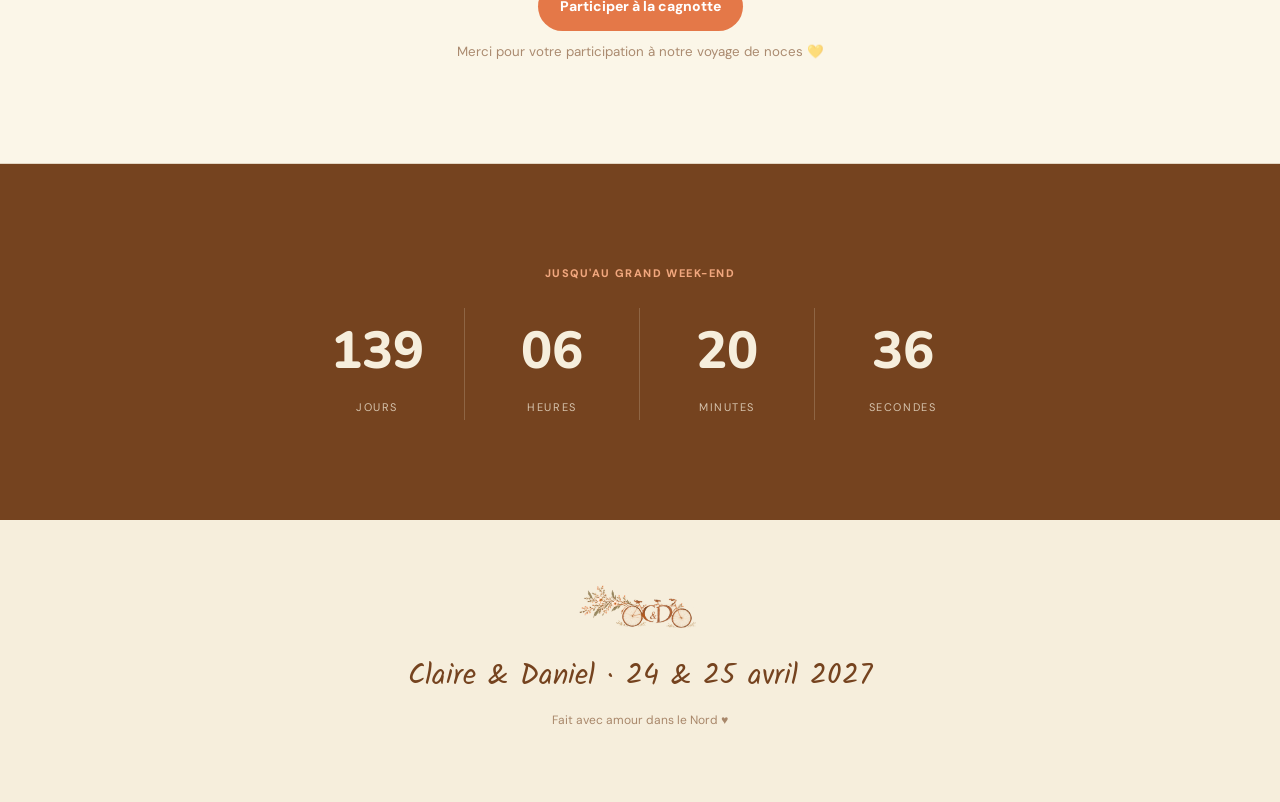
==== commit 3cf20336: "Update index.html" ====
--- a/index.html
+++ b/index.html
@@ -147,43 +147,7 @@
       </template>
     </section>
 
-    <section id="voyage" class="section japan">
-      <div class="japan-copy reveal">
-        <p class="eyebrow">Après le mariage</p>
-        <h2>Direction le Japon</h2>
-        <p>Daniel y a déjà passé une semaine à Tokyo et en est revenu conquis. Claire, elle, a très envie de découvrir le Japon à son tour.</p>
-        <p>Pour notre voyage de noces, nous rêvons d’une <strong>grande traversée du Japon</strong> : de la culture, des temples, des paysages, des randonnées, des rencontres et — évidemment — de très bonnes choses à manger.</p>
-        <div class="japan-inspirations">
-          <span>⛩️ Culture</span><span>🥾 Randonnées</span><span>🍜 Gastronomie</span><span>🌸 Paysages</span><span>🚄 Aventure</span>
-        </div>
-        <p class="muted">Pas d’itinéraire figé pour l’instant : on préfère garder un peu de place pour les coups de cœur et les découvertes.</p>
-      </div>
-      <div class="japan-visual reveal">
-        <img src="assets/Japan.jpg" alt="Illustration de voyage au Japon avec mont Fuji, torii, train, cerisier et ramen" loading="lazy">
-        <div class="japan-note">Quelques inspirations…<br><strong>et déjà des étoiles plein les yeux ✦</strong></div>
-      </div>
-    </section>
-
-    <section id="cagnotte" class="section parchment">
-      <div class="section-heading reveal">
-        <p class="eyebrow">Votre présence est déjà le plus beau cadeau</p>
-        <h2>Notre cagnotte</h2>
-        <p>Pour notre voyage de noces, nous avons imaginé quelques petites envies. Elles sont symboliques : <strong>aucun montant n’est imposé</strong>, chacun participe simplement comme il le souhaite.</p>
-      </div>
-      <div class="gift-grid">
-        <article class="gift-card reveal"><span>🍣</span><h3>Un dîner japonais</h3><p>Une belle table, de nouvelles saveurs et un toast à notre voyage.</p><strong>Montant libre</strong></article>
-        <article class="gift-card reveal"><span>🚄</span><h3>Un trajet en Shinkansen</h3><p>Pour traverser le Japon à grande vitesse et changer de décor.</p><strong>Montant libre</strong></article>
-        <article class="gift-card reveal"><span>⛩️</span><h3>Une journée découverte</h3><p>Temples, jardins, quartiers historiques et balades au hasard des rues.</p><strong>Montant libre</strong></article>
-        <article class="gift-card reveal"><span>🥾</span><h3>Une randonnée</h3><p>Pour prendre un peu de hauteur, respirer et mériter le dîner du soir.</p><strong>Montant libre</strong></article>
-      </div>
-      <div class="pot-cta">
-        <p>Envie de participer ?</p>
-        <a id="pot-link" class="btn btn-primary" href="#" target="_blank" rel="noopener">Participer à la cagnotte</a>
-        <small>Le lien sera ajouté ici dès que la cagnotte sera créée.</small>
-      </div>
-    </section>
-
-    <section id="infos" class="section infos">
+     <section id="infos" class="section infos">
       <div class="section-heading reveal">
         <p class="eyebrow">Pour profiter pleinement du week-end</p>
         <h2>Infos pratiques</h2>
@@ -214,6 +178,42 @@
       </div>
     </section>
 
+    <section id="voyage" class="section japan">
+      <div class="japan-copy reveal">
+        <p class="eyebrow">Après le mariage</p>
+        <h2>Direction le Japon</h2>
+        <p>Daniel y a déjà passé une semaine à Tokyo et en est revenu conquis. Claire, elle, a très envie de découvrir le Japon à son tour.</p>
+        <p>Pour notre voyage de noces, nous rêvons d’une <strong>grande traversée du Japon</strong> : de la culture, des temples, des paysages, des randonnées, des rencontres et — évidemment — de très bonnes choses à manger.</p>
+        <div class="japan-inspirations">
+          <span>⛩️ Culture</span><span>🥾 Randonnées</span><span>🍜 Gastronomie</span><span>🌸 Paysages</span><span>🚄 Aventure</span>
+        </div>
+        <p class="muted">Pas d’itinéraire figé pour l’instant : on préfère garder un peu de place pour les coups de cœur et les découvertes.</p>
+      </div>
+      <div class="japan-visual reveal">
+        <img src="assets/Japan.jpg" alt="Illustration de voyage au Japon avec mont Fuji, torii, train, cerisier et ramen" loading="lazy">
+        <div class="japan-note">Quelques inspirations…<br><strong>et déjà des étoiles plein les yeux ✦</strong></div>
+      </div>
+    </section>
+
+    <section id="cagnotte" class="section parchment">
+      <div class="section-heading reveal">
+        <p class="eyebrow">Votre présence est déjà le plus beau cadeau</p>
+        <h2>Notre cagnotte</h2>
+        <p>Pour notre voyage de noces, nous avons imaginé quelques petites envies. Elles sont symboliques : <strong>aucun montant n’est imposé</strong>, chacun participe simplement comme il le souhaite.</p>
+      </div>
+      <div class="gift-grid">
+        <article class="gift-card reveal"><span>🍣</span><h3>Un dîner japonais</h3><p>Une belle table, de nouvelles saveurs et un toast à notre voyage.</p><strong>Montant libre</strong></article>
+        <article class="gift-card reveal"><span>🚄</span><h3>Un trajet en Shinkansen</h3><p>Pour traverser le Japon à grande vitesse et changer de décor.</p><strong>Montant libre</strong></article>
+        <article class="gift-card reveal"><span>⛩️</span><h3>Une journée découverte</h3><p>Temples, jardins, quartiers historiques et balades au hasard des rues.</p><strong>Montant libre</strong></article>
+        <article class="gift-card reveal"><span>🥾</span><h3>Une randonnée</h3><p>Pour prendre un peu de hauteur, respirer et mériter le dîner du soir.</p><strong>Montant libre</strong></article>
+      </div>
+      <div class="pot-cta">
+        <p>Envie de participer ?</p>
+        <a id="pot-link" class="btn btn-primary" href="#" target="_blank" rel="noopener">Participer à la cagnotte</a>
+        <small>Le lien sera ajouté ici dès que la cagnotte sera créée.</small>
+      </div>
+    </section>
+
     <section class="countdown section">
       <p class="eyebrow">Jusqu'au grand week-end</p>
       <div id="countdown" class="countdown-grid" aria-label="Compte à rebours jusqu'au mariage">
--- a/styles.css
+++ b/styles.css
@@ -0,0 +1,32 @@
+/* Claire & Daniel — wedding site V2 final */
+:root{--cream:#f6eedc;--paper:#fbf6e8;--brown:#75431f;--brown-dark:#5d351b;--coral:#e47848;--sage:#8c9270;--line:rgba(117,67,31,.18);--shadow:0 20px 50px rgba(84,49,23,.10)}
+*{box-sizing:border-box}html{scroll-behavior:smooth}body{margin:0;background:var(--cream);color:var(--brown);font-family:"DM Sans",sans-serif;line-height:1.65}body:before{content:"";position:fixed;inset:0;pointer-events:none;z-index:30;opacity:.045;background-image:url("data:image/svg+xml,%3Csvg xmlns='http://www.w3.org/2000/svg' width='120' height='120' viewBox='0 0 120 120'%3E%3Cfilter id='n'%3E%3CfeTurbulence type='fractalNoise' baseFrequency='.8' numOctaves='3' stitchTiles='stitch'/%3E%3C/filter%3E%3Crect width='100%25' height='100%25' filter='url(%23n)' opacity='.14'/%3E%3C/svg%3E")}a{color:inherit}
+.site-header{position:sticky;top:0;z-index:20;display:flex;align-items:center;justify-content:space-between;padding:10px 5vw;background:rgba(246,238,220,.94);backdrop-filter:blur(12px);border-bottom:1px solid var(--line)}.brand{text-decoration:none;display:flex;align-items:center;gap:8px;font-family:"Kalam",cursive;font-weight:700;font-size:25px;line-height:1}.brand b{color:var(--coral);font-weight:700}.brand img{width:84px;height:36px;object-fit:contain}.nav{display:flex;gap:25px;font-size:13px;font-weight:600}.nav a{text-decoration:none;position:relative;padding:8px 0}.nav a:after{content:"";position:absolute;left:0;bottom:3px;width:0;height:2px;background:var(--coral);border-radius:3px;transition:.2s}.nav a:hover{color:var(--coral)}.nav a:hover:after{width:100%}.menu-toggle{display:none;background:none;border:0;color:var(--brown);font-size:24px}
+.hero{min-height:calc(100vh - 70px);display:grid;grid-template-columns:1fr 1.15fr;align-items:center;padding:5vw 6vw;overflow:hidden}.hero-copy{max-width:650px;padding-left:4vw}.eyebrow{font-size:11px;letter-spacing:.13em;text-transform:uppercase;color:var(--coral);font-weight:800;margin:0 0 10px}.hero h1,h2,h3{font-family:"Kalam",cursive;font-weight:700;line-height:1.05;margin:0}h1{font-size:clamp(66px,9vw,132px);letter-spacing:-.04em}h1 em{font-style:normal;color:var(--coral);font-size:.72em}h2{font-size:clamp(48px,6vw,76px);letter-spacing:-.03em}h3{font-size:34px}.hero-sub{font-family:"Kalam",cursive;font-size:28px;line-height:1.2;margin:20px 0 8px}.hero-intro{font-family:"Nunito",sans-serif;font-size:19px;max-width:500px;margin:0 0 28px}.hero-art img{width:100%;display:block;filter:saturate(.92)}
+.btn{display:inline-block;border:0;text-decoration:none;border-radius:999px;padding:13px 22px;font-weight:800;font-size:14px;cursor:pointer;transition:.2s transform,.2s box-shadow}.btn:hover{transform:translateY(-2px);box-shadow:0 8px 20px rgba(117,67,31,.16)}.btn-primary{background:var(--coral);color:#fff}
+.section{padding:100px 7vw;position:relative}.story{display:grid;grid-template-columns:.85fr 1.15fr;gap:7vw;align-items:center;max-width:1400px;margin:auto}.polaroid{background:#fffaf0;padding:14px 14px 42px;box-shadow:var(--shadow);transform:rotate(-2deg);max-width:520px}.polaroid img{display:block;width:100%;aspect-ratio:3/4;object-fit:cover}.polaroid span,.polaroid figcaption{display:block;text-align:center;font-family:"Kalam",cursive;font-size:19px;margin-top:10px}.story-copy h2{margin-bottom:20px}.story-copy p,.kitcat p{font-family:"Nunito",sans-serif;font-size:17px;max-width:720px}.story-grid{display:grid;grid-template-columns:repeat(3,1fr);gap:14px;margin:30px 0}.story-grid>div{border-top:2px dashed var(--line);padding:18px 8px;text-align:center}.story-grid .icon{display:block;font-size:28px;margin-bottom:5px}.story-grid strong,.story-grid small{display:block}.story-grid strong{font-family:"Kalam",cursive;font-size:20px}.story-grid small{font-size:12px;opacity:.8}
+.kitcat{max-width:1250px;margin:auto;display:grid;grid-template-columns:1fr .85fr;gap:8vw;align-items:center;padding-top:70px;padding-bottom:110px}.kitcat-copy{max-width:650px}.kitcat-photo{margin:0;transform:rotate(2deg)}.kitcat-photo img{display:block;width:100%;aspect-ratio:3/4;object-fit:cover}.kitcat-photo figcaption{font-size:18px;padding-top:12px}
+.parchment{background:var(--paper);border-block:1px solid var(--line)}.section-heading{text-align:center;max-width:760px;margin:0 auto 50px}.section-heading>p:not(.eyebrow){font-family:"Nunito",sans-serif;font-size:17px}.events{max-width:1000px;margin:auto;display:grid;grid-template-columns:1fr 1fr;gap:22px}.event-card,.gift-card,.info-grid article{background:rgba(255,252,243,.72);border:1px solid var(--line);padding:30px;box-shadow:0 12px 30px rgba(84,49,23,.05);border-radius:22px}.event-day{font-size:11px;letter-spacing:.12em;color:var(--coral);font-weight:800}.event-card h3{font-size:31px;margin:16px 0 10px}.event-card p{font-family:"Nunito",sans-serif;font-size:16px}.event-card a{text-decoration:none}.location-link{font-weight:800;border-bottom:2px dotted var(--coral)}.event-note{display:inline-block;font-size:11px;padding:7px 10px;border-radius:999px;background:#eee5ce;margin-top:8px}.venue-art{display:block;max-width:780px;width:80%;margin:70px auto 0;opacity:.94}
+.rsvp{background:#efe6cf}.rsvp-form{max-width:720px;margin:auto;display:grid;gap:16px}.field label{display:block;font-size:12px;letter-spacing:.07em;text-transform:uppercase;margin-bottom:6px;font-weight:800}input,select,textarea{width:100%;font:inherit;color:var(--brown);background:#fffaf0;border:1px solid var(--line);padding:13px 14px;border-radius:12px;outline:none}input:focus,select:focus,textarea:focus{border-color:var(--coral);box-shadow:0 0 0 3px rgba(228,120,72,.12)}.field.two{display:grid;grid-template-columns:1fr 1fr;gap:16px}.form-note{font-size:12px;opacity:.65}.day-selection{border:0;padding:0;margin:0;display:grid;gap:10px}.day-selection legend{font-size:12px;letter-spacing:.07em;text-transform:uppercase;font-weight:800;margin-bottom:4px}.day-option{display:flex;align-items:center;gap:14px;background:#fffaf0;border:1px solid var(--line);border-radius:16px;padding:14px 16px;cursor:pointer;transition:.2s border-color,.2s transform}.day-option:hover{border-color:var(--coral);transform:translateY(-1px)}.day-option input{width:20px;height:20px;accent-color:var(--coral);flex:none}.day-option span{display:grid;gap:2px}.day-option strong{font-family:"Kalam",cursive;font-size:20px}.day-option small{font-size:12px;opacity:.7}.day-option-muted{background:rgba(255,250,240,.6)}
+.japan{display:grid;grid-template-columns:1fr .95fr;gap:6vw;align-items:center;background:linear-gradient(135deg,#efe4cf,#f8f1e2)}.japan-copy{max-width:760px}.japan-copy>p:not(.eyebrow){font-family:"Nunito",sans-serif;font-size:17px}.japan-inspirations{display:flex;gap:9px;flex-wrap:wrap;margin:26px 0}.japan-inspirations span{padding:8px 13px;border:1px dashed var(--coral);border-radius:999px;background:#fff9ed;font-weight:800;font-size:13px}.muted{opacity:.65;font-style:italic}.japan-visual{position:relative}.japan-visual img{display:block;width:100%;filter:saturate(.94)}.japan-note{position:absolute;right:3%;bottom:4%;background:#fffaf0;padding:12px 16px;transform:rotate(-2deg);box-shadow:0 10px 25px rgba(84,49,23,.08);font-family:"Kalam",cursive;font-size:17px}.japan-note strong{color:var(--coral)}
+.gift-grid{max-width:1100px;margin:auto;display:grid;grid-template-columns:repeat(4,1fr);gap:18px}.gift-card{text-align:center}.gift-card>span{font-size:36px}.gift-card h3{font-size:29px;margin:10px 0}.gift-card p{font-family:"Nunito",sans-serif;font-size:15px}.gift-card strong{font-size:12px;text-transform:uppercase;letter-spacing:.12em;color:var(--coral)}.pot-cta{text-align:center;margin-top:45px}.pot-cta p{font-family:"Kalam",cursive;font-size:34px;margin:0 0 14px}.pot-cta small{display:block;margin-top:10px;opacity:.6}
+.infos{max-width:1250px;margin:auto}.info-grid{display:grid;grid-template-columns:repeat(4,1fr);gap:18px}.info-grid article{text-align:center}.info-grid article>span{font-size:32px}.info-grid h3{font-size:29px;margin:8px 0}.countdown{text-align:center;background:var(--brown);color:var(--cream)}.countdown .eyebrow{color:#f1a77e}.countdown-grid{display:grid;grid-template-columns:repeat(4,1fr);max-width:700px;margin:25px auto 0}.countdown-grid div{border-right:1px solid rgba(246,238,220,.2)}.countdown-grid div:last-child{border:0}.countdown-grid strong{display:block;font-family:"Nunito",sans-serif;font-size:52px;font-weight:800}.countdown-grid span{font-size:11px;letter-spacing:.14em;text-transform:uppercase;opacity:.75}.footer{text-align:center;padding:50px 20px 70px}.footer img{width:150px;max-height:70px;object-fit:contain}.footer p{font-family:"Kalam",cursive;font-size:29px;margin:5px 0}.footer span{font-size:12px;opacity:.6}.reveal{opacity:0;transform:translateY(18px);transition:opacity .7s ease,transform .7s ease}.reveal.is-visible{opacity:1;transform:none}
+@media(max-width:900px){.site-header{padding:12px 5vw}.menu-toggle{display:block}.nav{display:none;position:absolute;top:100%;left:0;right:0;background:var(--cream);padding:14px 6vw 22px;flex-direction:column;gap:4px;border-bottom:1px solid var(--line)}.nav.open{display:flex}.hero{grid-template-columns:1fr;min-height:auto;padding-top:70px}.hero-copy{padding:0;text-align:center;margin:auto}.hero-intro{margin-left:auto;margin-right:auto}.hero-art{margin-top:20px}.story,.japan,.kitcat{grid-template-columns:1fr}.story-photo,.kitcat-photo{margin:auto}.events,.gift-grid,.info-grid{grid-template-columns:1fr 1fr}}
+@media(max-width:600px){.brand{font-size:23px}.brand img{display:none}.section{padding:70px 5vw}h1{font-size:66px}h2{font-size:52px}.hero-sub{font-size:23px}.story-grid{grid-template-columns:1fr}.events,.gift-grid,.info-grid{grid-template-columns:1fr}.field.two{grid-template-columns:1fr}.countdown-grid strong{font-size:40px}.countdown-grid span{font-size:9px}.kitcat{padding-top:40px}.kitcat-photo{width:94%}.japan-note{position:relative;right:auto;bottom:auto;margin:-18px 12px 0;display:inline-block}}
+@media(prefers-reduced-motion:reduce){html{scroll-behavior:auto}.reveal{opacity:1;transform:none;transition:none}.btn{transition:none}}
+
+/* RSVP détaillé : une fiche simple par personne */
+.rsvp-intro{max-width:760px;margin:0 auto 12px;text-align:center;line-height:1.7}.guest-list-heading{margin-top:8px}.guest-list-heading h3{font-family:"Kalam",cursive;font-size:28px;margin:0}.guest-list-heading p{margin:2px 0 8px;opacity:.75}.guest-list{display:grid;gap:16px}.guest-card{min-width:0;border:1px solid var(--line);border-radius:18px;padding:18px;background:rgba(255,250,240,.75);display:grid;gap:14px}.guest-card-top{display:flex;align-items:center;justify-content:space-between}.guest-card-top legend{font-family:"Kalam",cursive;font-size:24px;font-weight:700;padding:0 8px 0 0}.remove-guest{border:0;background:transparent;color:#a94e36;text-decoration:underline;cursor:pointer;font:inherit;font-size:13px}.guest-card .field{min-width:0}.guest-card .field label{font-size:11px}.guest-card input,.guest-card select{min-width:0}.person-days{border:0;padding:0;display:flex;flex-wrap:wrap;gap:9px 18px}.person-days legend{font-size:12px;font-weight:800;text-transform:uppercase;margin-bottom:9px}.person-days label{display:flex;align-items:center;gap:7px;font-size:14px}.person-days input{width:18px;height:18px;accent-color:var(--coral)}.btn-secondary{background:#e7e7d3;color:var(--brown);border:1px dashed #b5b69b}.add-guest{justify-self:start}.childcare-card{background:linear-gradient(135deg,#f5ead8,#fff7ec);border:1px solid #e7d7bd;border-radius:18px;padding:24px}.childcare-card .childcare-visual{font-size:38px;display:block;margin-bottom:5px}.childcare-card h3{margin-bottom:8px}.info-grid .childcare-card p{line-height:1.65}
+
+/* Hébergements : fiches faciles à consulter sur mobile */
+.info-grid .lodging-card{text-align:left;grid-column:1/-1;padding:clamp(22px,4vw,38px)}
+.lodging-card>span{display:block;text-align:center}
+.lodging-card>h3{text-align:center;margin:8px 0 18px}
+.lodging-card>p{max-width:780px;margin:10px auto;text-align:center;line-height:1.6}
+.lodging-list{display:grid;grid-template-columns:repeat(2,minmax(0,1fr));gap:14px;margin-top:28px}
+.lodging-item{border:1px solid var(--line);border-radius:16px;padding:18px;background:rgba(255,250,240,.8);min-width:0}
+.lodging-item h4{font-family:"Kalam",cursive;font-size:24px;margin:0 0 8px;color:var(--brown)}
+.info-grid .lodging-item p{font-family:"Nunito",sans-serif;font-size:14px;line-height:1.5;margin:5px 0;overflow-wrap:anywhere}
+.lodging-item a{color:var(--brown);font-weight:800;text-underline-offset:3px}
+.lodging-disclaimer{display:block;text-align:center;margin-top:18px;opacity:.7;line-height:1.5}
+@media(max-width:600px){.lodging-list{grid-template-columns:1fr}}
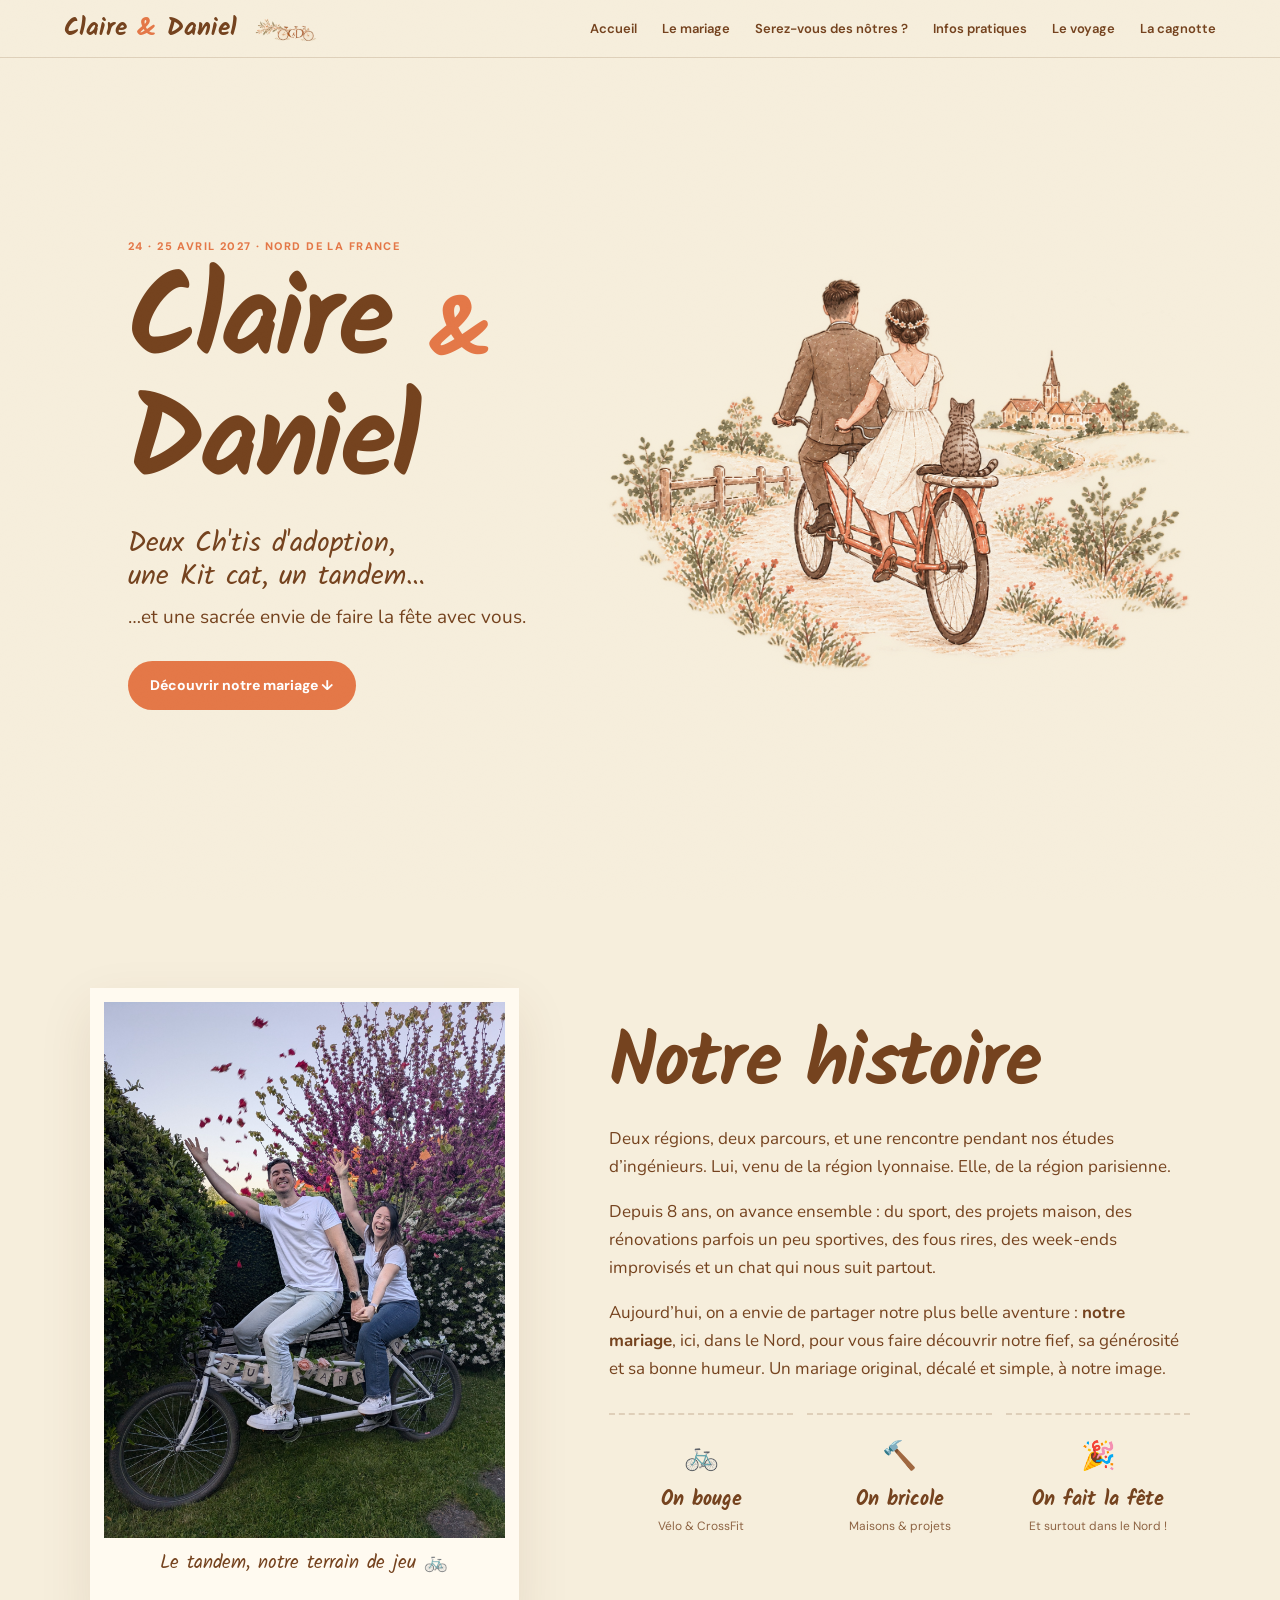
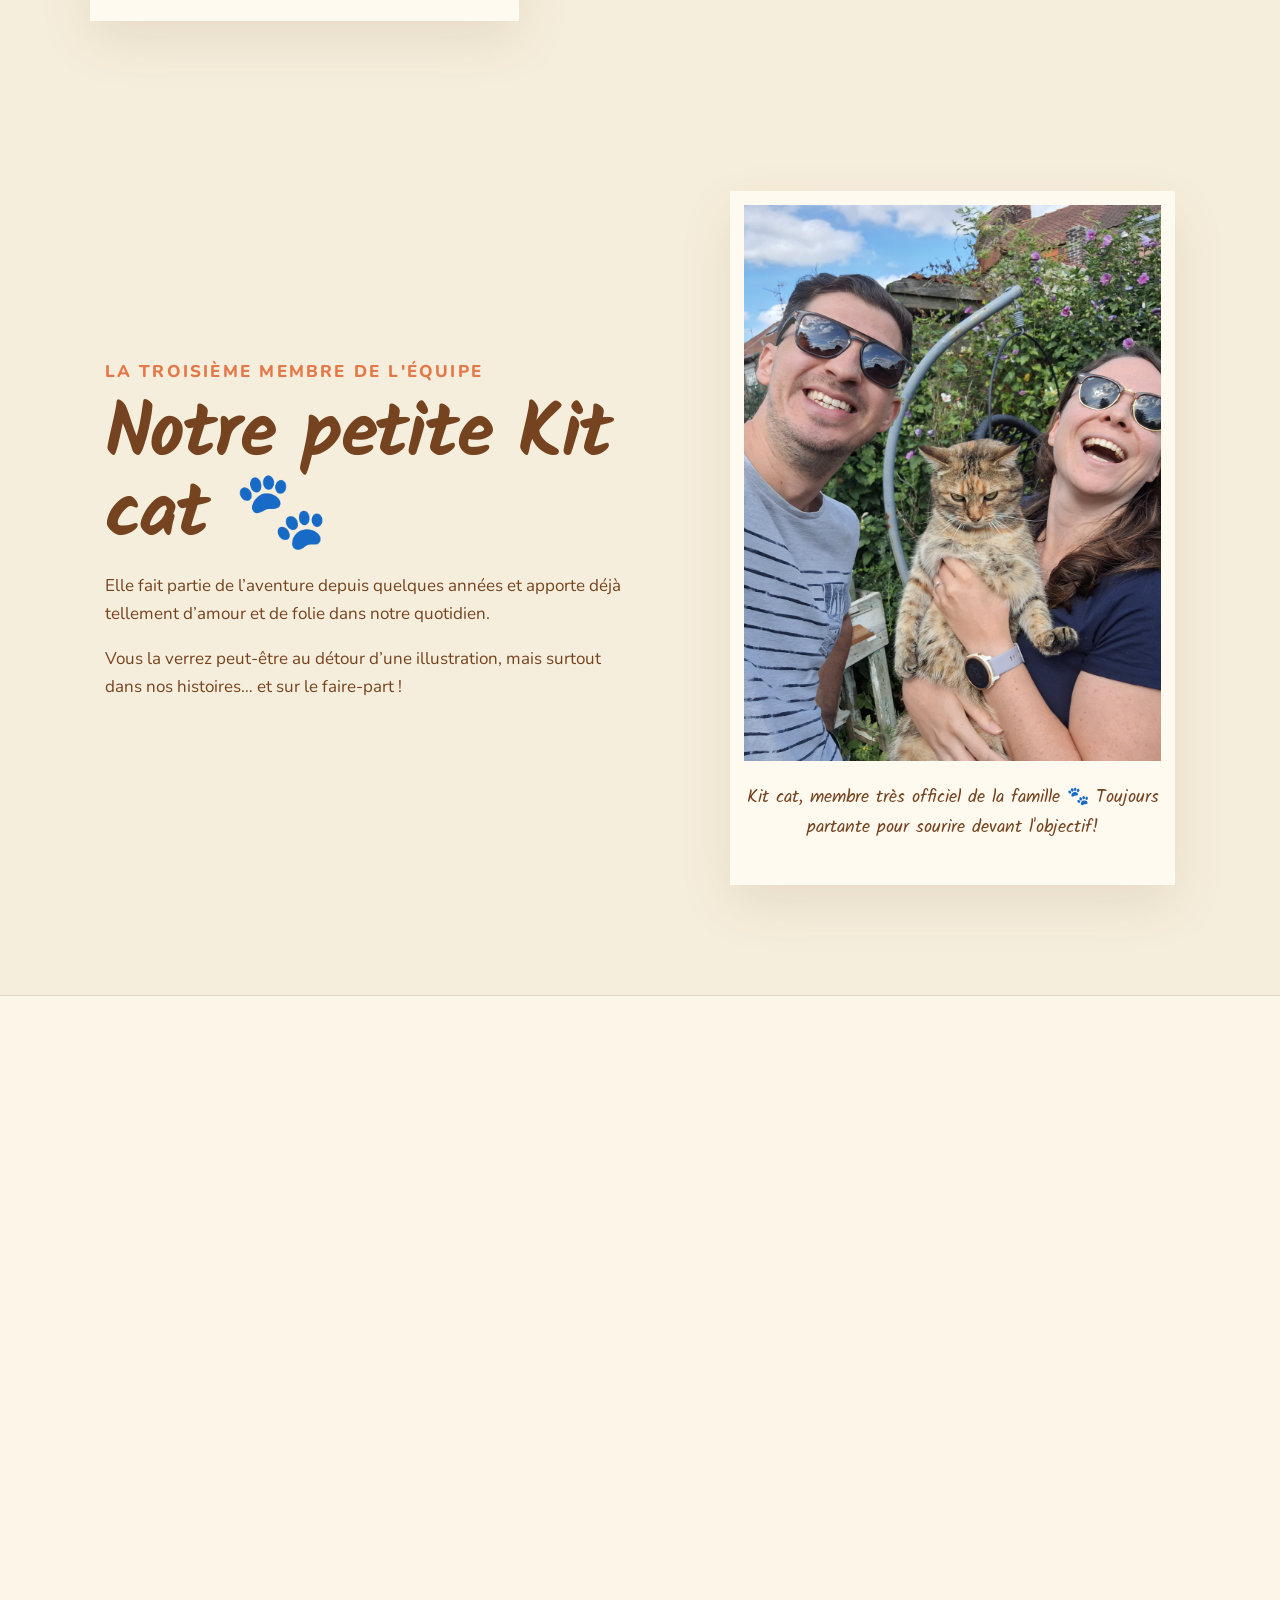
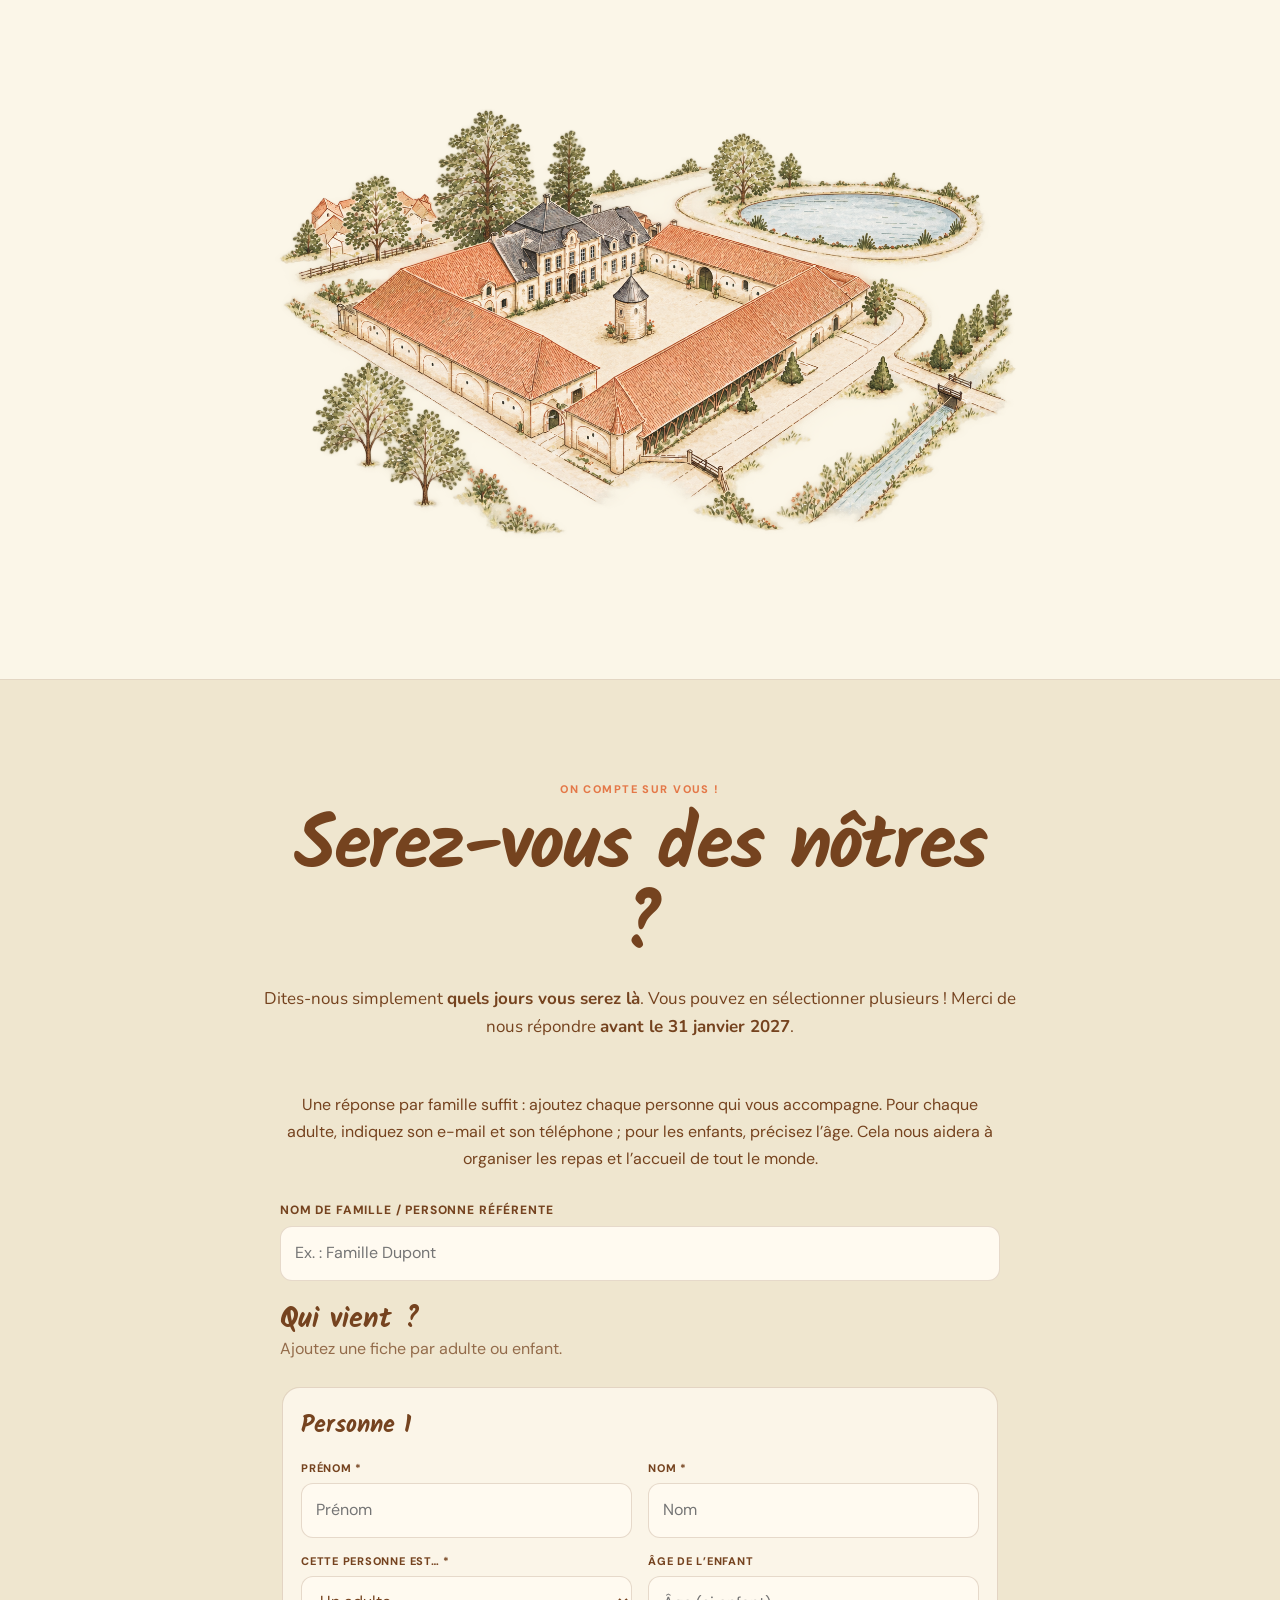
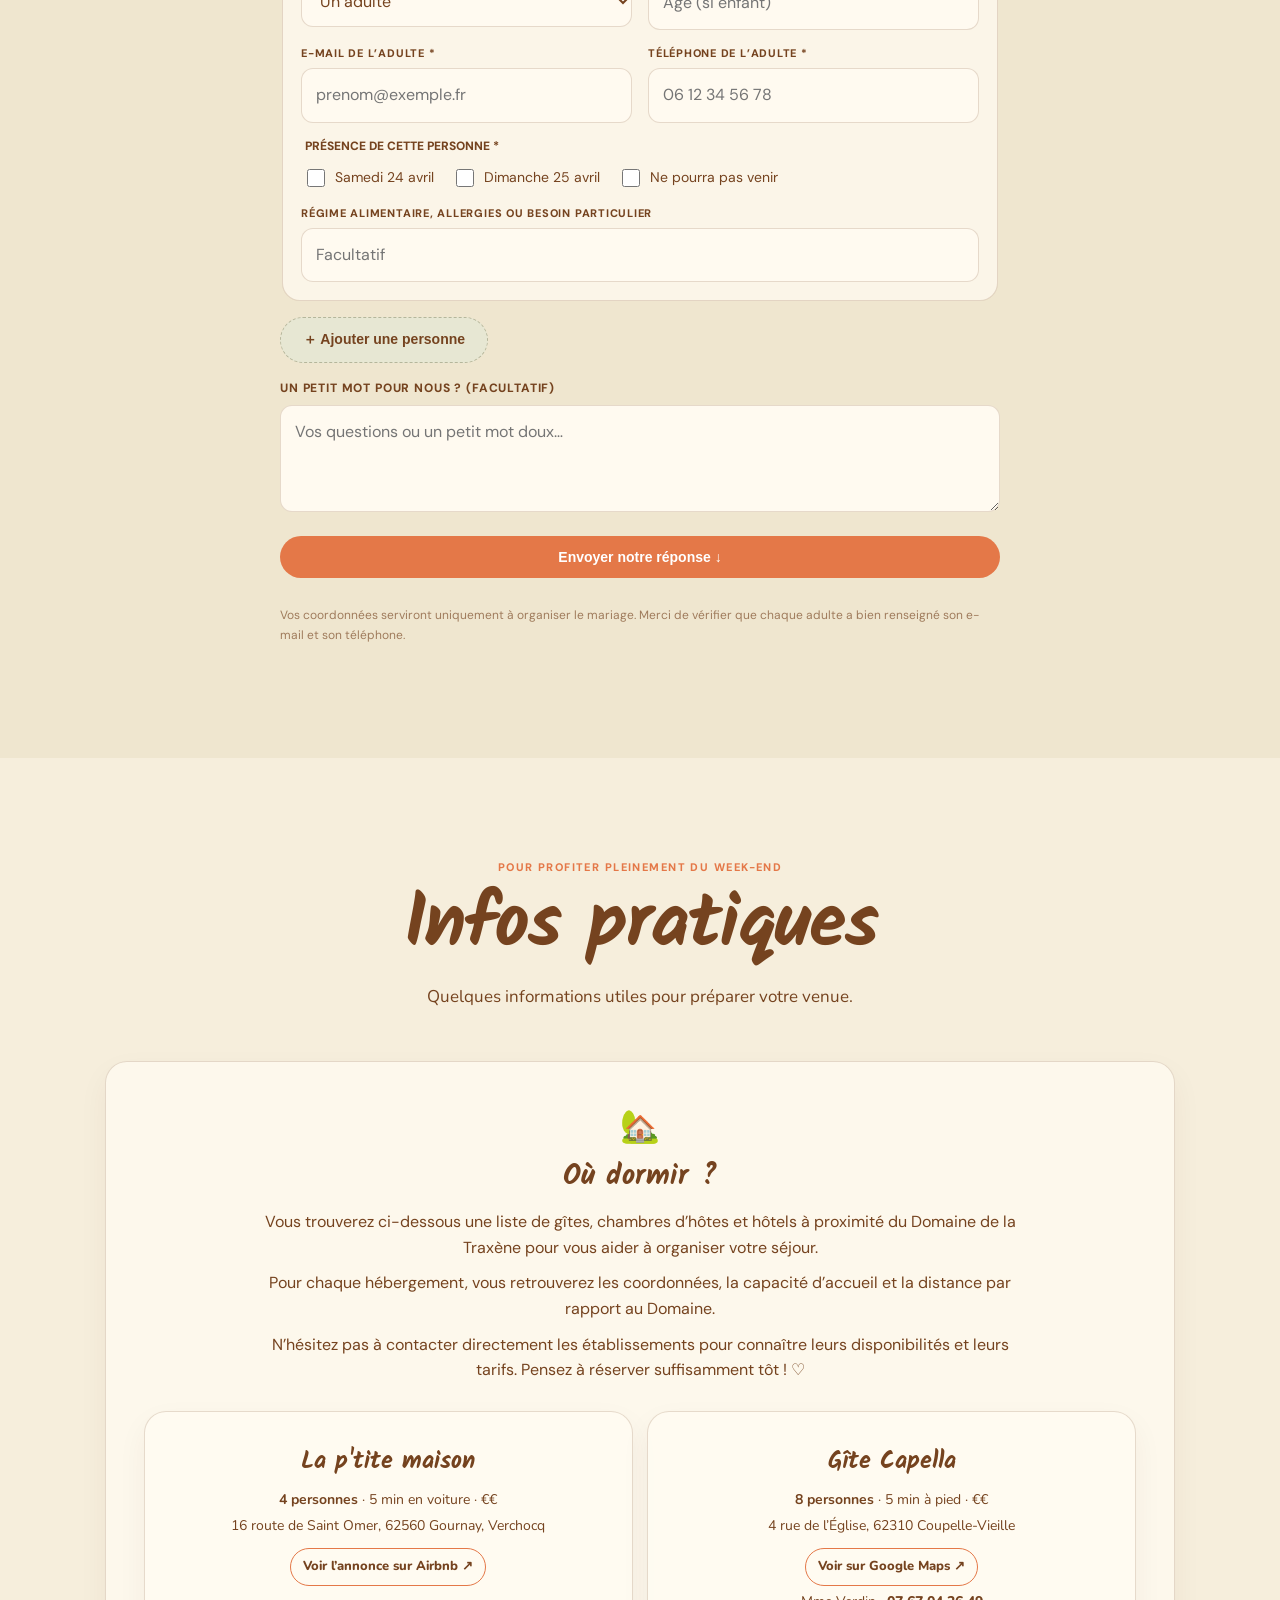
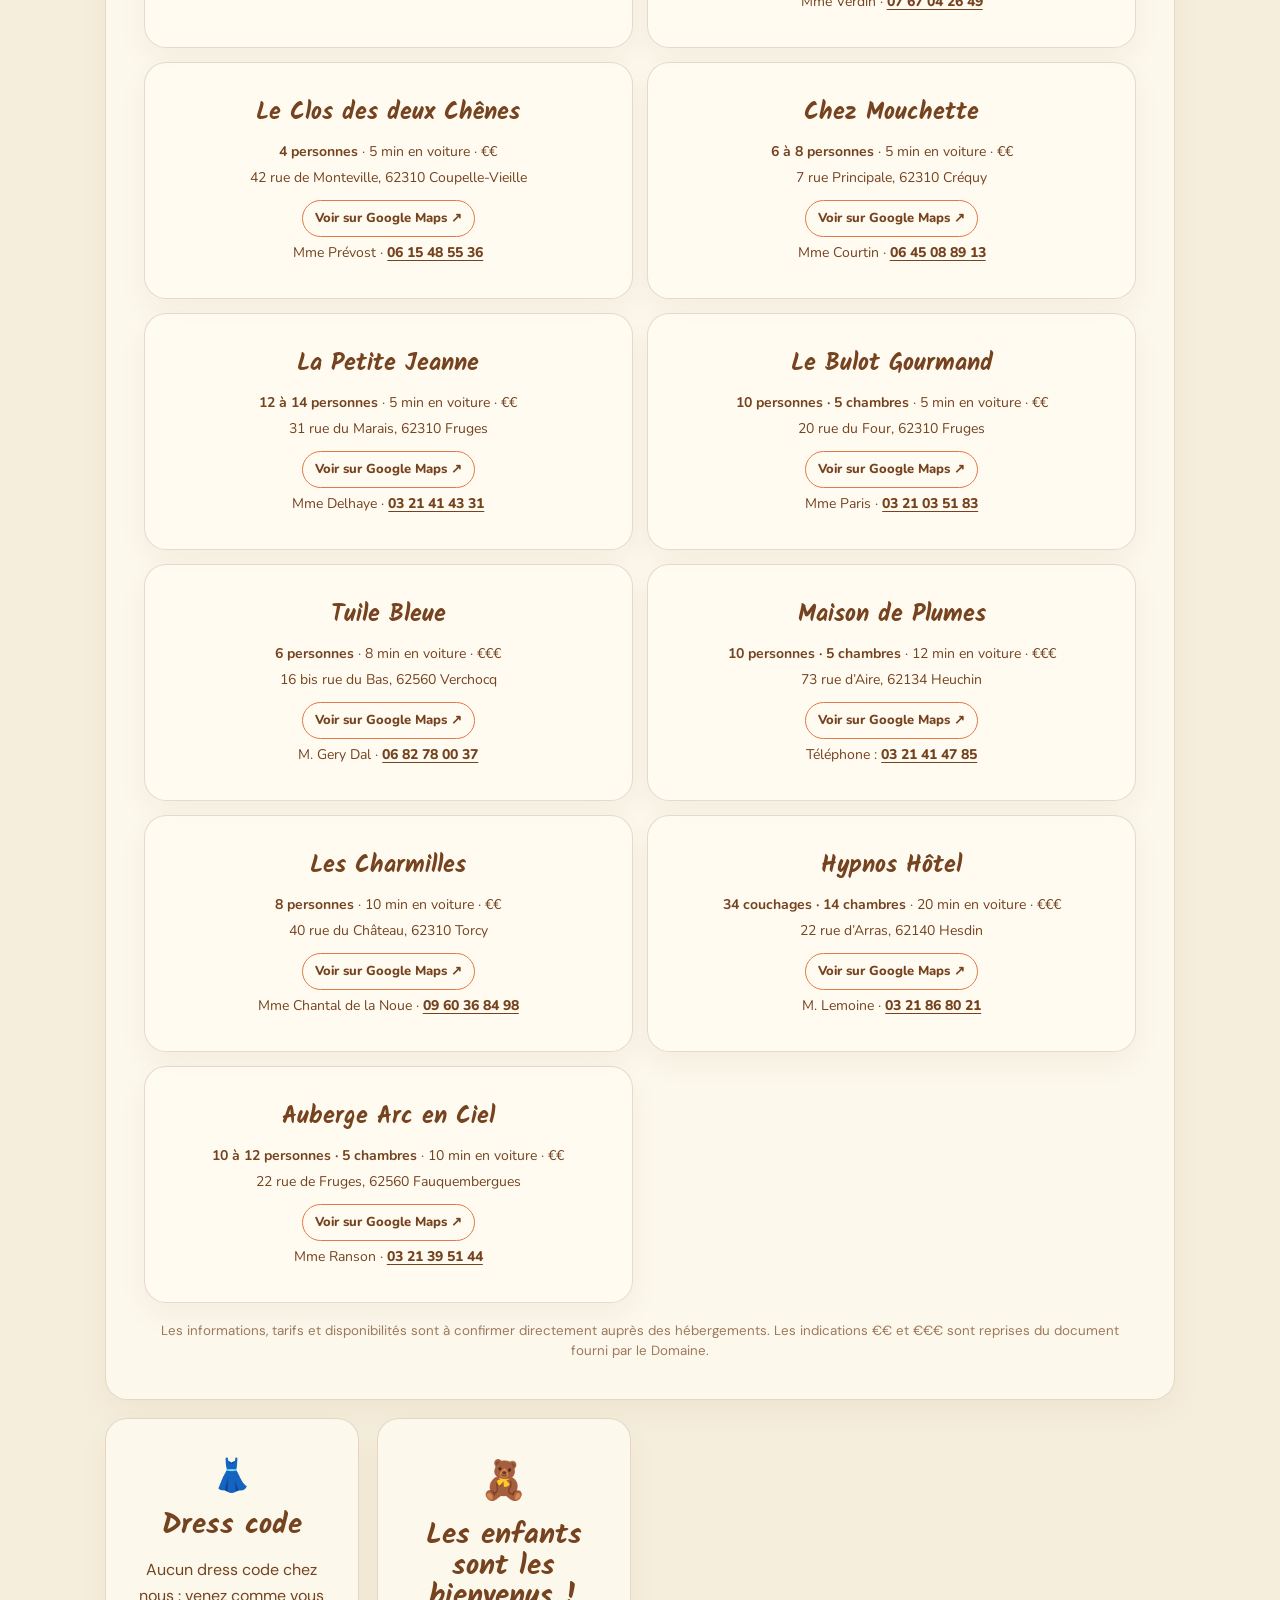
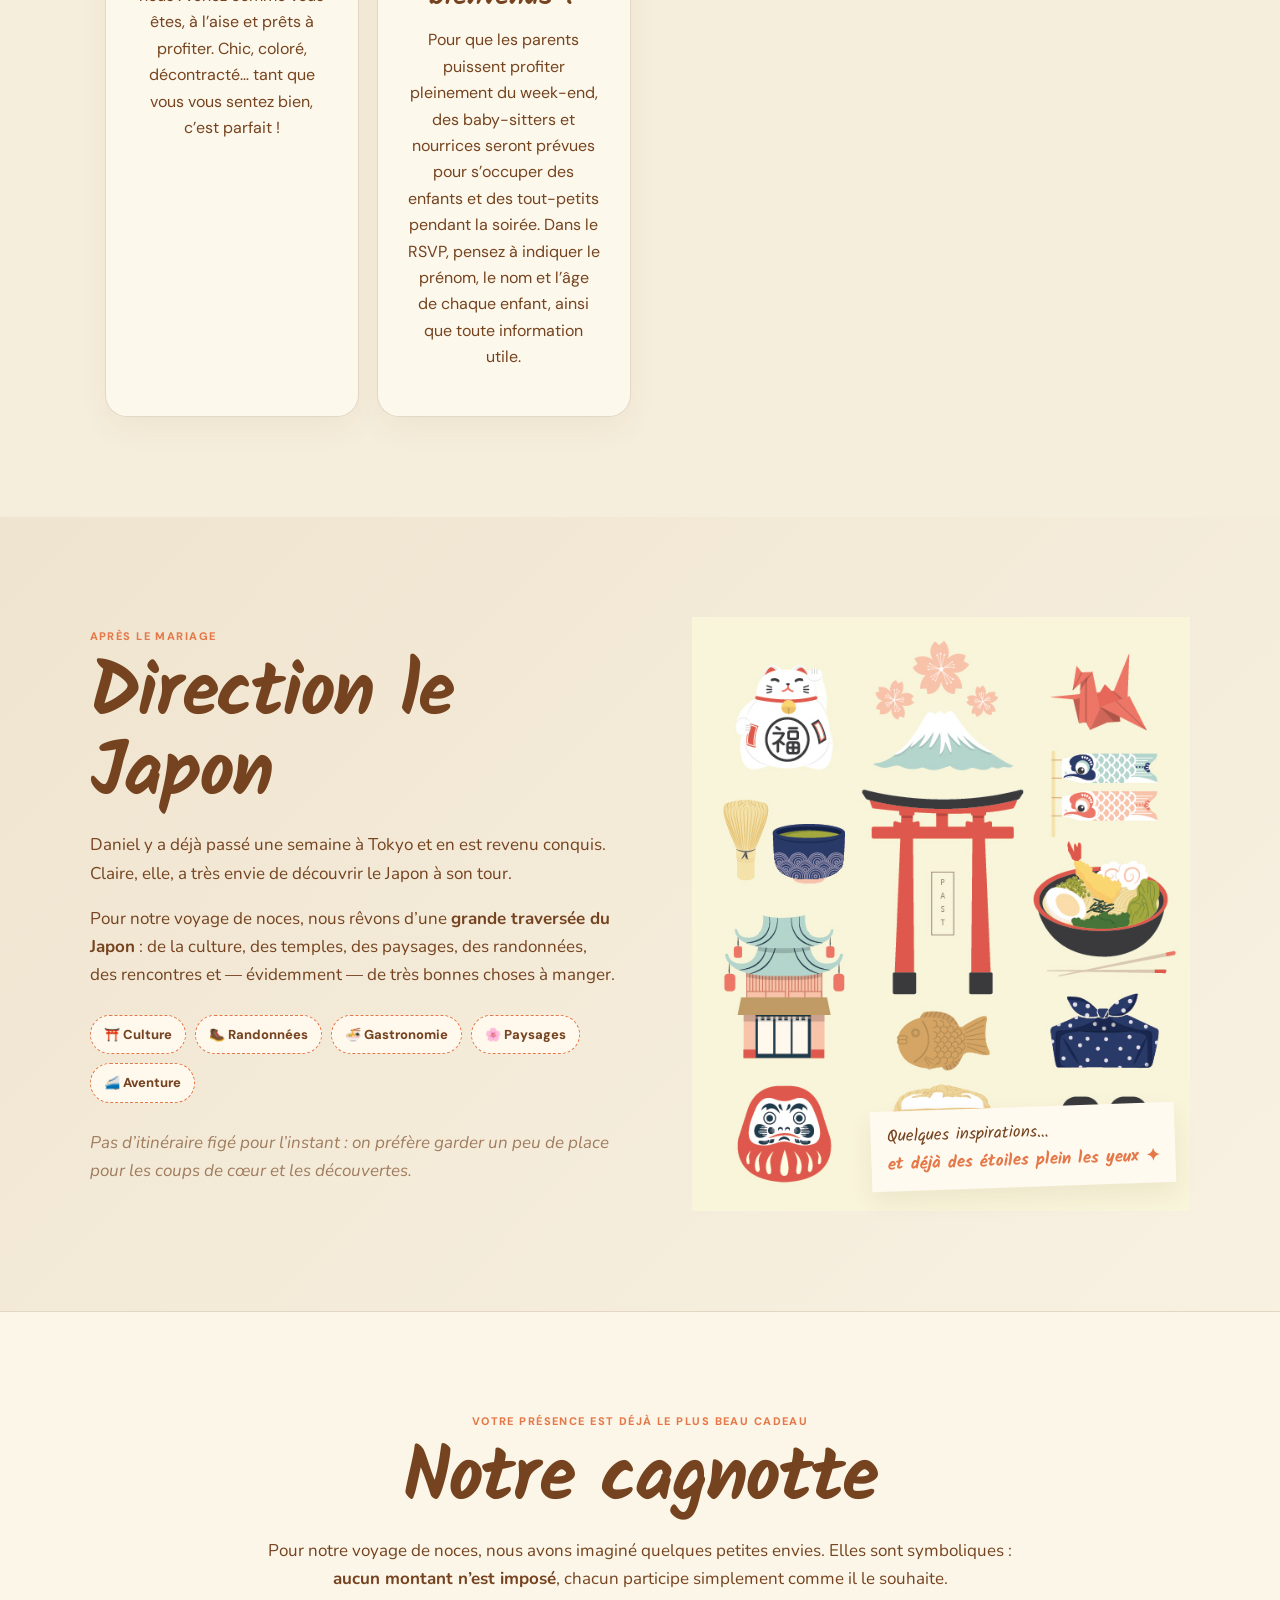
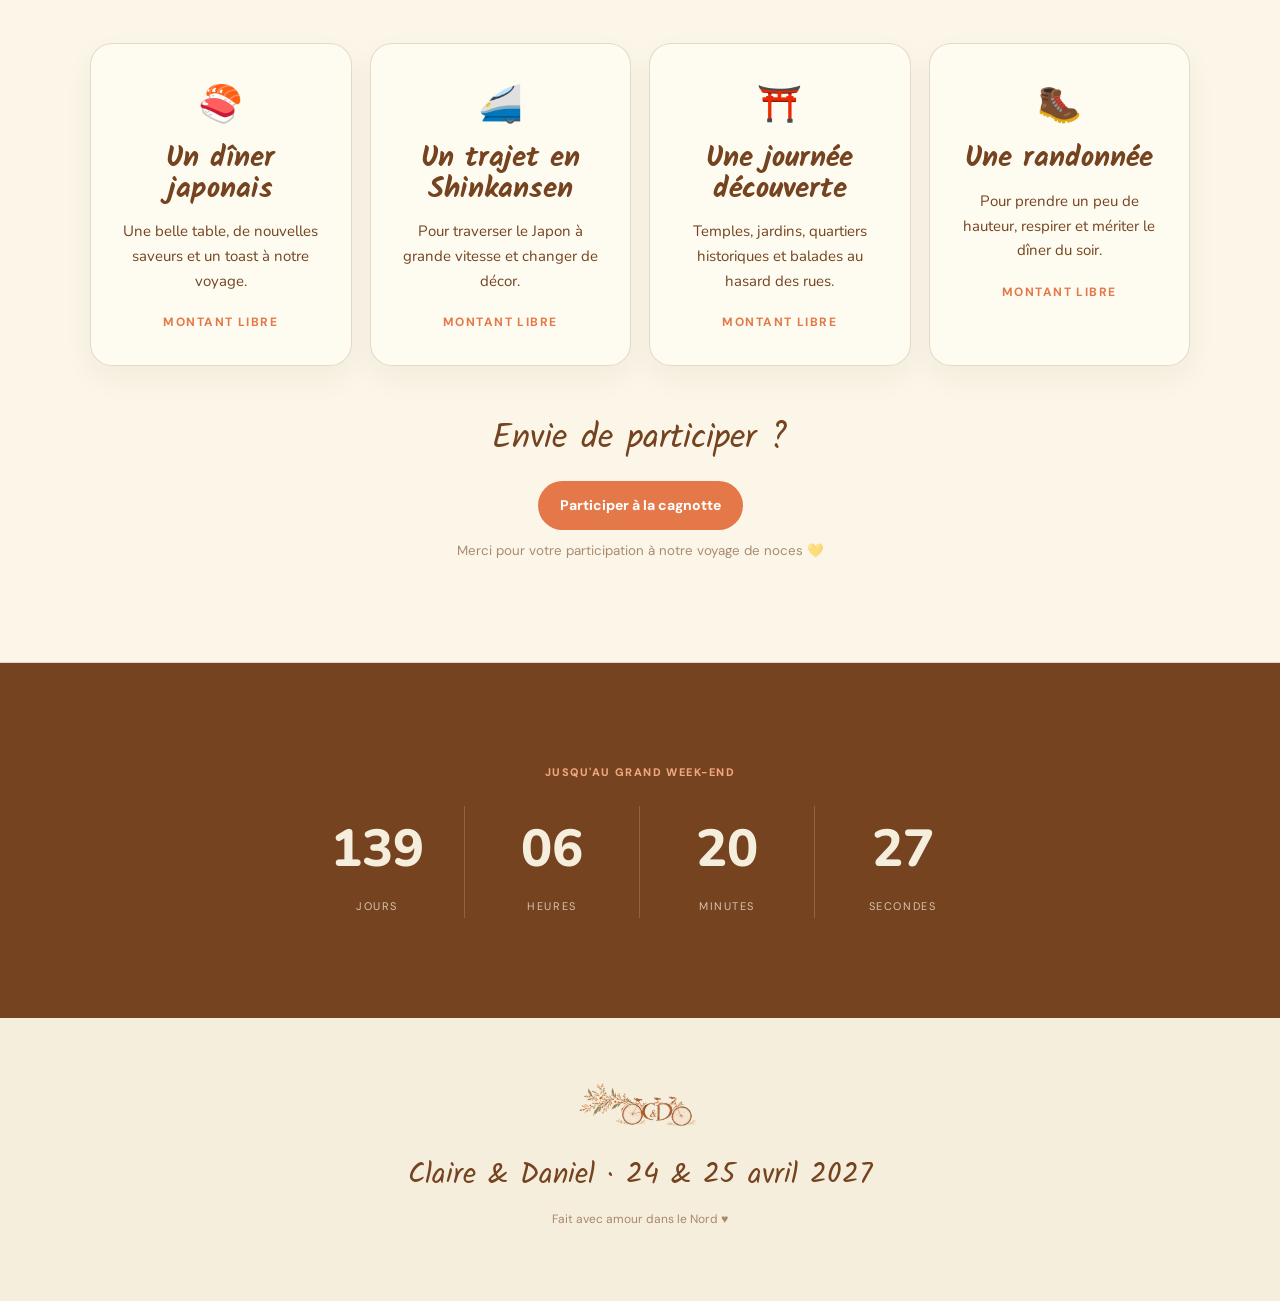
==== commit d0699bd0: "Add files via upload" ====
--- a/index.html
+++ b/index.html
@@ -23,9 +23,9 @@
       <a href="#accueil">Accueil</a>
       <a href="#mariage">Le mariage</a>
       <a href="#rsvp">Serez-vous des nôtres ?</a>
+      <a href="#infos">Infos pratiques</a>
       <a href="#voyage">Le voyage</a>
       <a href="#cagnotte">La cagnotte</a>
-      <a href="#infos">Infos pratiques</a>
     </nav>
   </header>
 
@@ -160,16 +160,18 @@
           <p>Pour chaque hébergement, vous retrouverez les coordonnées, la capacité d’accueil et la distance par rapport au Domaine.</p>
           <p>N’hésitez pas à contacter directement les établissements pour connaître leurs disponibilités et leurs tarifs. Pensez à réserver suffisamment tôt ! ♡</p>
           <div class="lodging-list">
-            <article class="lodging-item"><h4>Gîte Capella</h4><p><strong>8 personnes</strong> · 5 min à pied · €€</p><p>4 rue de l’Église, 62310 Coupelle-Vieille</p><p>Mme Verdin · <a href="tel:+33767042649">07 67 04 26 49</a></p></article>
-            <article class="lodging-item"><h4>Le Clos des deux Chênes</h4><p><strong>4 personnes</strong> · 5 min en voiture · €€</p><p>42 rue de Monteville, 62310 Coupelle-Vieille</p><p>Mme Prévost · <a href="tel:+33615485536">06 15 48 55 36</a></p></article>
-            <article class="lodging-item"><h4>Chez Mouchette</h4><p><strong>6 à 8 personnes</strong> · 5 min en voiture · €€</p><p>7 rue Principale, 62310 Créquy</p><p>Mme Courtin · <a href="tel:+33645088913">06 45 08 89 13</a></p></article>
-            <article class="lodging-item"><h4>La Petite Jeanne</h4><p><strong>12 à 14 personnes</strong> · 5 min en voiture · €€</p><p>31 rue du Marais, 62310 Fruges</p><p>Mme Delhaye · <a href="tel:+33321414331">03 21 41 43 31</a></p></article>
-            <article class="lodging-item"><h4>Le Bulot Gourmand</h4><p><strong>10 personnes · 5 chambres</strong> · 5 min en voiture · €€</p><p>20 rue du Four, 62310 Fruges</p><p>Mme Paris · <a href="tel:+33321035183">03 21 03 51 83</a></p></article>
-            <article class="lodging-item"><h4>Tuile Bleue</h4><p><strong>6 personnes</strong> · 8 min en voiture · €€€</p><p>16 bis rue du Bas, 62560 Verchocq</p><p>M. Gery Dal · <a href="tel:+33682780037">06 82 78 00 37</a></p></article>
-            <article class="lodging-item"><h4>Maison de Plumes</h4><p><strong>10 personnes · 5 chambres</strong> · 12 min en voiture · €€€</p><p>73 rue d’Aire, 62134 Heuchin</p><p>Téléphone : <a href="tel:+33321414785">03 21 41 47 85</a></p></article>
-            <article class="lodging-item"><h4>Les Charmilles</h4><p><strong>8 personnes</strong> · 10 min en voiture · €€</p><p>40 rue du Château, 62310 Torcy</p><p>Mme Chantal de la Noue · <a href="tel:+33960368498">09 60 36 84 98</a></p></article>
-            <article class="lodging-item"><h4>Hypnos Hôtel</h4><p><strong>34 couchages · 14 chambres</strong> · 20 min en voiture · €€€</p><p>22 rue d’Arras, 62140 Hesdin</p><p>M. Lemoine · <a href="tel:+33321868021">03 21 86 80 21</a></p></article>
-            <article class="lodging-item"><h4>Auberge Arc en Ciel</h4><p><strong>10 à 12 personnes · 5 chambres</strong> · 10 min en voiture · €€</p><p>22 rue de Fruges, 62560 Fauquembergues</p><p>Mme Ranson · <a href="tel:+33321395144">03 21 39 51 44</a></p></article>
+            <article class="lodging-item"><h4>La p'tite maison</h4><p><strong>4 personnes</strong> · 5 min en voiture · €€</p><p>16 route de Saint Omer, 62560 Gournay, Verchocq</p><p class="lodging-action"><a href="https://www.airbnb.fr/rooms/927971315097571073?source_impression_id=p3_1792334375_P3mIAQHE8cURGp4l" target="_blank" rel="noopener">Voir l’annonce sur Airbnb ↗</a></p></article>
+
+            <article class="lodging-item"><h4>Gîte Capella</h4><p><strong>8 personnes</strong> · 5 min à pied · €€</p><p>4 rue de l’Église, 62310 Coupelle-Vieille</p><p class="lodging-action"><a href="https://www.google.com/maps/search/?api=1&query=4%20rue%20de%20l%E2%80%99%C3%89glise%2C%2062310%20Coupelle-Vieille%2C%20France" target="_blank" rel="noopener">Voir sur Google Maps ↗</a></p><p>Mme Verdin · <a href="tel:+33767042649">07 67 04 26 49</a></p></article>
+            <article class="lodging-item"><h4>Le Clos des deux Chênes</h4><p><strong>4 personnes</strong> · 5 min en voiture · €€</p><p>42 rue de Monteville, 62310 Coupelle-Vieille</p><p class="lodging-action"><a href="https://www.google.com/maps/search/?api=1&query=42%20rue%20de%20Monteville%2C%2062310%20Coupelle-Vieille%2C%20France" target="_blank" rel="noopener">Voir sur Google Maps ↗</a></p><p>Mme Prévost · <a href="tel:+33615485536">06 15 48 55 36</a></p></article>
+            <article class="lodging-item"><h4>Chez Mouchette</h4><p><strong>6 à 8 personnes</strong> · 5 min en voiture · €€</p><p>7 rue Principale, 62310 Créquy</p><p class="lodging-action"><a href="https://www.google.com/maps/search/?api=1&query=7%20rue%20Principale%2C%2062310%20Cr%C3%A9quy%2C%20France" target="_blank" rel="noopener">Voir sur Google Maps ↗</a></p><p>Mme Courtin · <a href="tel:+33645088913">06 45 08 89 13</a></p></article>
+            <article class="lodging-item"><h4>La Petite Jeanne</h4><p><strong>12 à 14 personnes</strong> · 5 min en voiture · €€</p><p>31 rue du Marais, 62310 Fruges</p><p class="lodging-action"><a href="https://www.google.com/maps/search/?api=1&query=31%20rue%20du%20Marais%2C%2062310%20Fruges%2C%20France" target="_blank" rel="noopener">Voir sur Google Maps ↗</a></p><p>Mme Delhaye · <a href="tel:+33321414331">03 21 41 43 31</a></p></article>
+            <article class="lodging-item"><h4>Le Bulot Gourmand</h4><p><strong>10 personnes · 5 chambres</strong> · 5 min en voiture · €€</p><p>20 rue du Four, 62310 Fruges</p><p class="lodging-action"><a href="https://www.google.com/maps/search/?api=1&query=20%20rue%20du%20Four%2C%2062310%20Fruges%2C%20France" target="_blank" rel="noopener">Voir sur Google Maps ↗</a></p><p>Mme Paris · <a href="tel:+33321035183">03 21 03 51 83</a></p></article>
+            <article class="lodging-item"><h4>Tuile Bleue</h4><p><strong>6 personnes</strong> · 8 min en voiture · €€€</p><p>16 bis rue du Bas, 62560 Verchocq</p><p class="lodging-action"><a href="https://www.google.com/maps/search/?api=1&query=16%20bis%20rue%20du%20Bas%2C%2062560%20Verchocq%2C%20France" target="_blank" rel="noopener">Voir sur Google Maps ↗</a></p><p>M. Gery Dal · <a href="tel:+33682780037">06 82 78 00 37</a></p></article>
+            <article class="lodging-item"><h4>Maison de Plumes</h4><p><strong>10 personnes · 5 chambres</strong> · 12 min en voiture · €€€</p><p>73 rue d’Aire, 62134 Heuchin</p><p class="lodging-action"><a href="https://www.google.com/maps/search/?api=1&query=73%20rue%20d%E2%80%99Aire%2C%2062134%20Heuchin%2C%20France" target="_blank" rel="noopener">Voir sur Google Maps ↗</a></p><p>Téléphone : <a href="tel:+33321414785">03 21 41 47 85</a></p></article>
+            <article class="lodging-item"><h4>Les Charmilles</h4><p><strong>8 personnes</strong> · 10 min en voiture · €€</p><p>40 rue du Château, 62310 Torcy</p><p class="lodging-action"><a href="https://www.google.com/maps/search/?api=1&query=40%20rue%20du%20Ch%C3%A2teau%2C%2062310%20Torcy%2C%20France" target="_blank" rel="noopener">Voir sur Google Maps ↗</a></p><p>Mme Chantal de la Noue · <a href="tel:+33960368498">09 60 36 84 98</a></p></article>
+            <article class="lodging-item"><h4>Hypnos Hôtel</h4><p><strong>34 couchages · 14 chambres</strong> · 20 min en voiture · €€€</p><p>22 rue d’Arras, 62140 Hesdin</p><p class="lodging-action"><a href="https://www.google.com/maps/search/?api=1&query=22%20rue%20d%E2%80%99Arras%2C%2062140%20Hesdin%2C%20France" target="_blank" rel="noopener">Voir sur Google Maps ↗</a></p><p>M. Lemoine · <a href="tel:+33321868021">03 21 86 80 21</a></p></article>
+            <article class="lodging-item"><h4>Auberge Arc en Ciel</h4><p><strong>10 à 12 personnes · 5 chambres</strong> · 10 min en voiture · €€</p><p>22 rue de Fruges, 62560 Fauquembergues</p><p class="lodging-action"><a href="https://www.google.com/maps/search/?api=1&query=22%20rue%20de%20Fruges%2C%2062560%20Fauquembergues%2C%20France" target="_blank" rel="noopener">Voir sur Google Maps ↗</a></p><p>Mme Ranson · <a href="tel:+33321395144">03 21 39 51 44</a></p></article>
           </div>
           <small class="lodging-disclaimer">Les informations, tarifs et disponibilités sont à confirmer directement auprès des hébergements. Les indications €€ et €€€ sont reprises du document fourni par le Domaine.</small>
         </article>
--- a/styles.css
+++ b/styles.css
@@ -30,3 +30,9 @@
 .lodging-item a{color:var(--brown);font-weight:800;text-underline-offset:3px}
 .lodging-disclaimer{display:block;text-align:center;margin-top:18px;opacity:.7;line-height:1.5}
 @media(max-width:600px){.lodging-list{grid-template-columns:1fr}}
+
+
+/* Liens de localisation et de réservation dans chaque fiche hébergement */
+.lodging-item .lodging-action{margin-top:12px!important}
+.lodging-item .lodging-action a{display:inline-flex;align-items:center;gap:6px;padding:8px 12px;border:1px solid var(--coral);border-radius:999px;text-decoration:none;font-size:13px;transition:background .2s ease,color .2s ease}
+.lodging-item .lodging-action a:hover{background:var(--coral);color:var(--cream)}
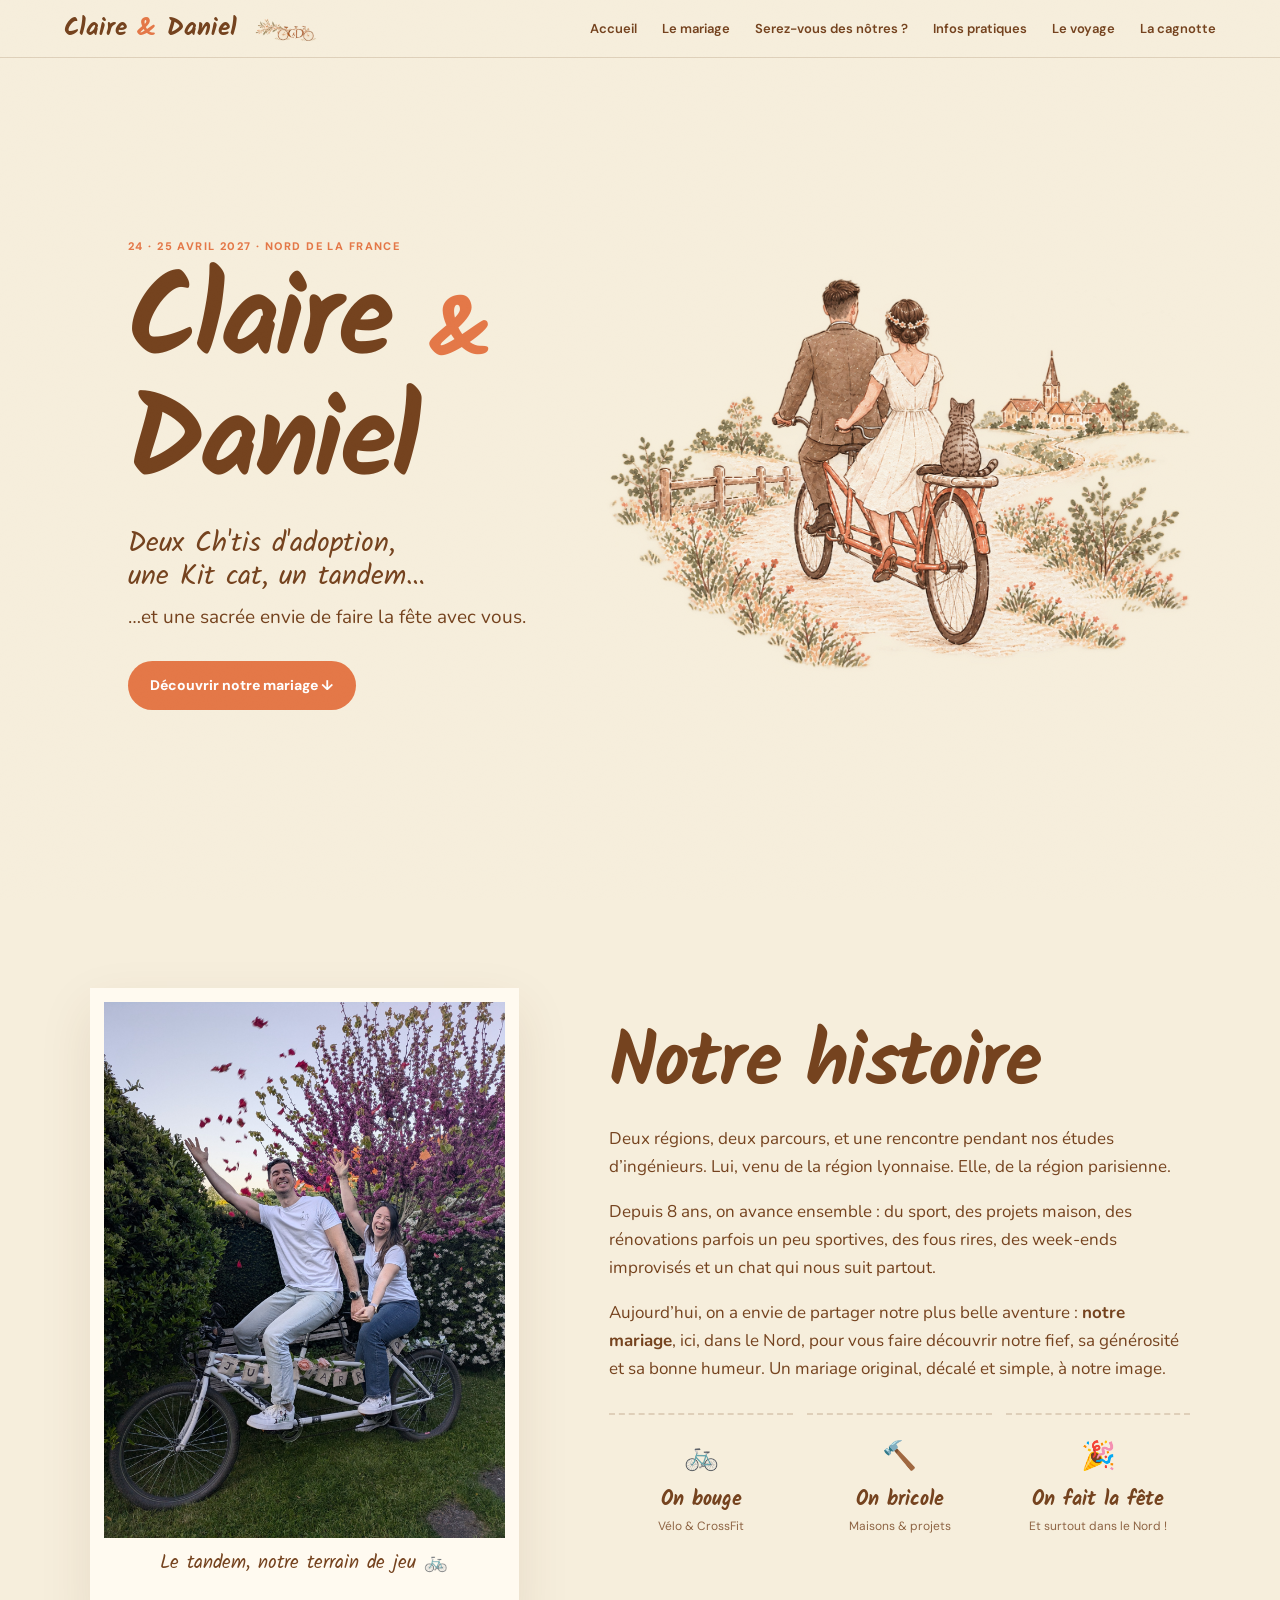
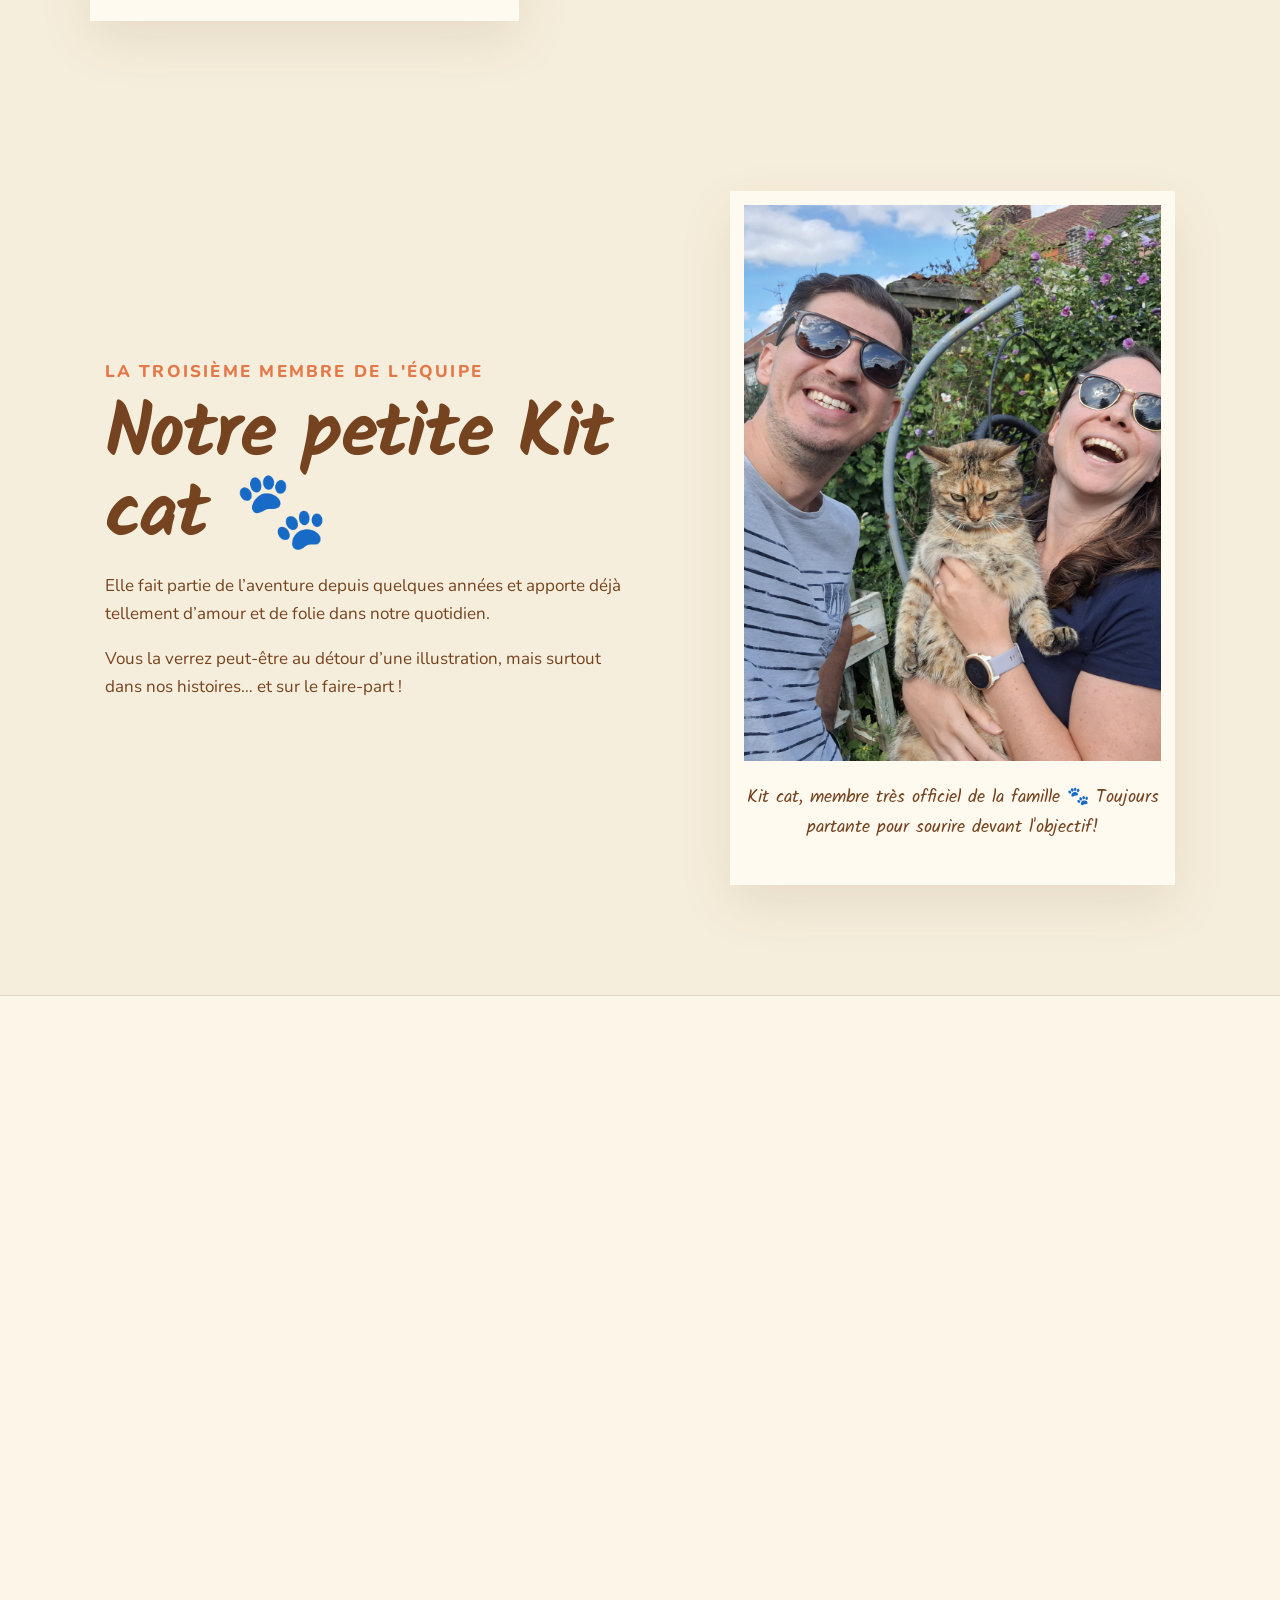
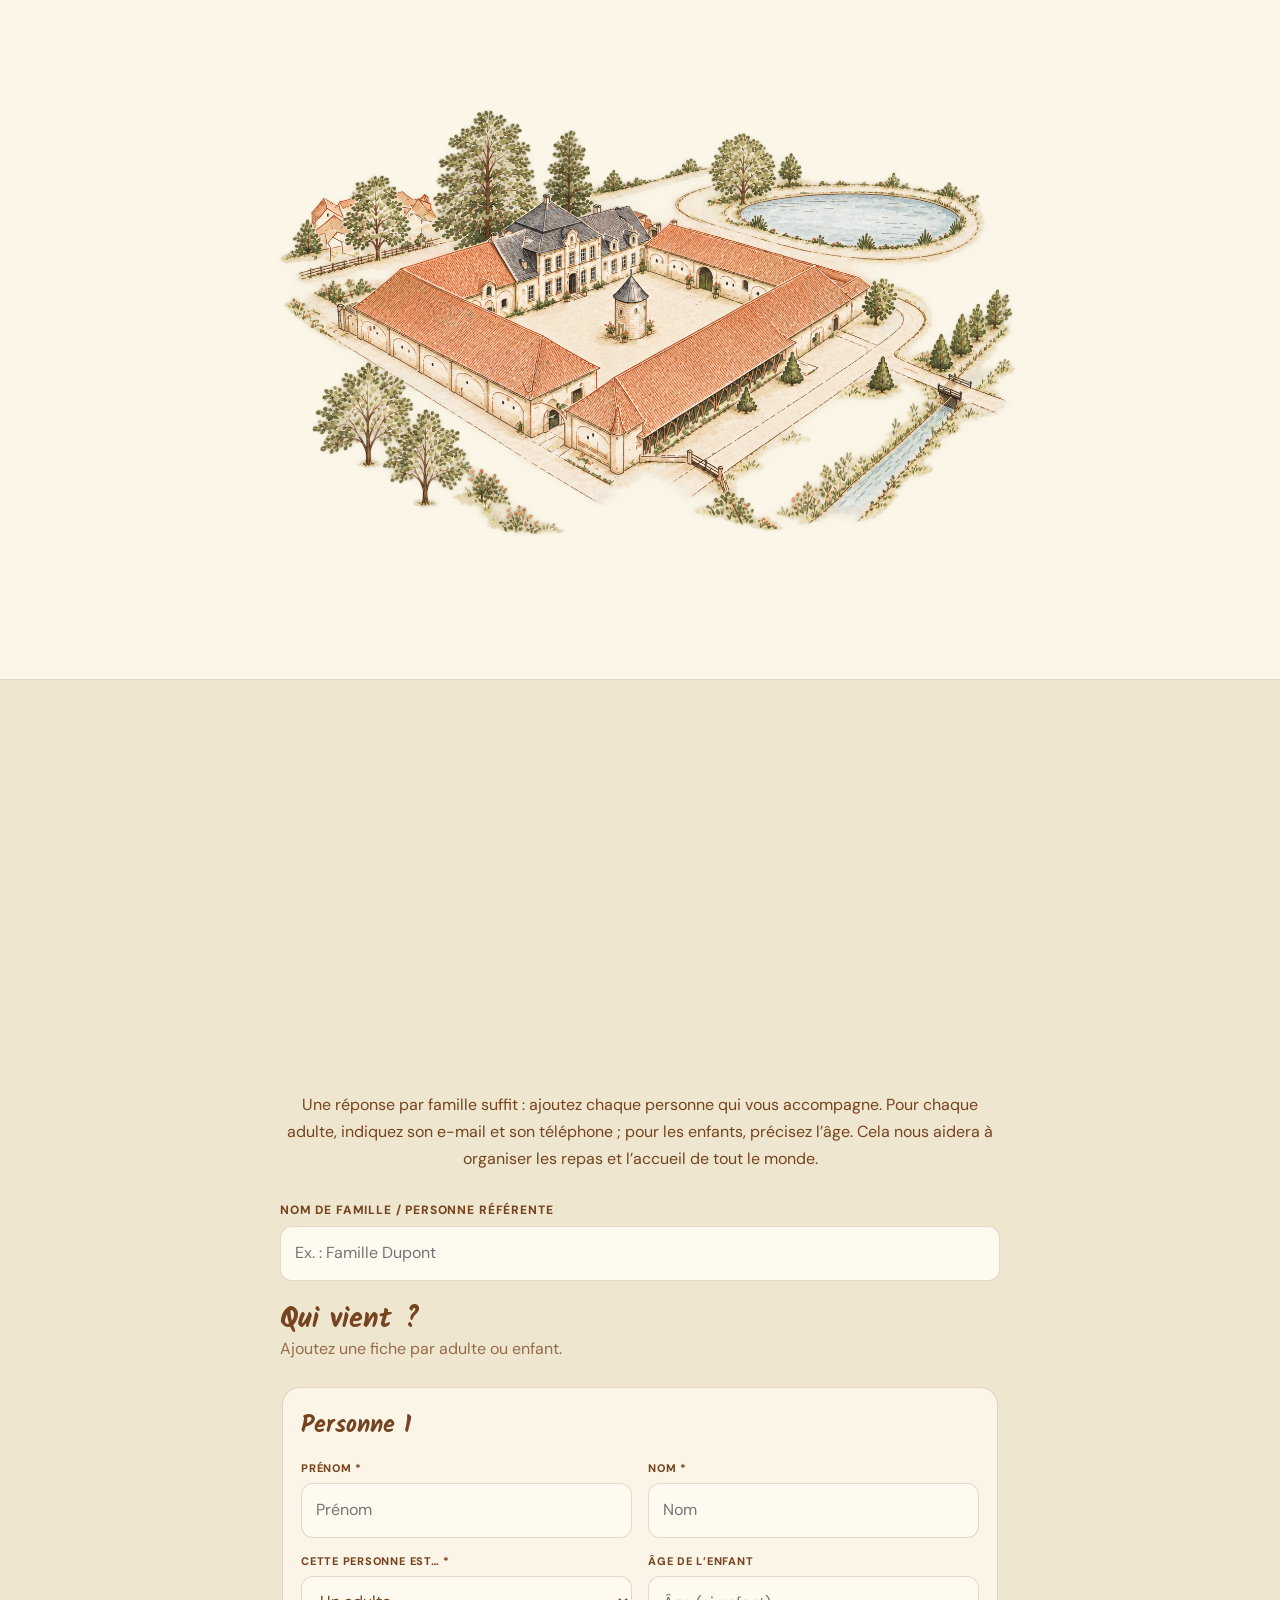
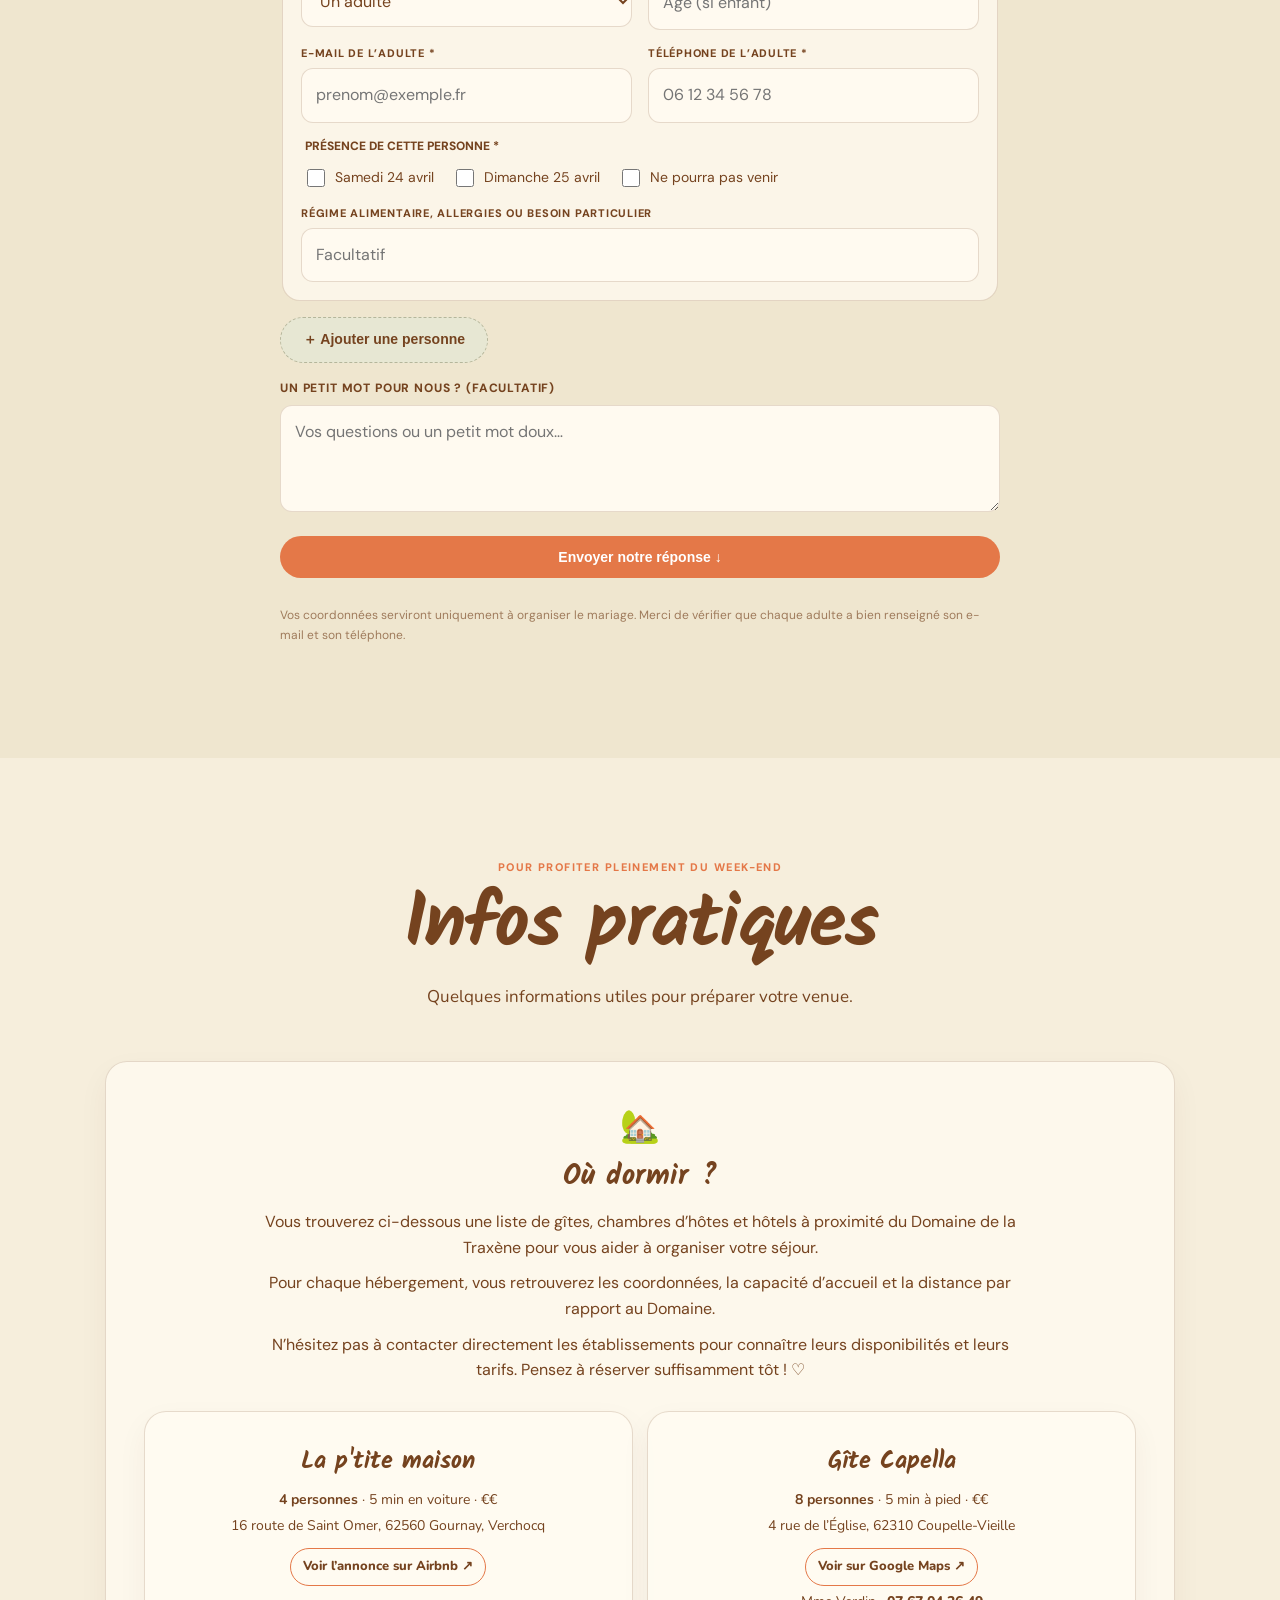
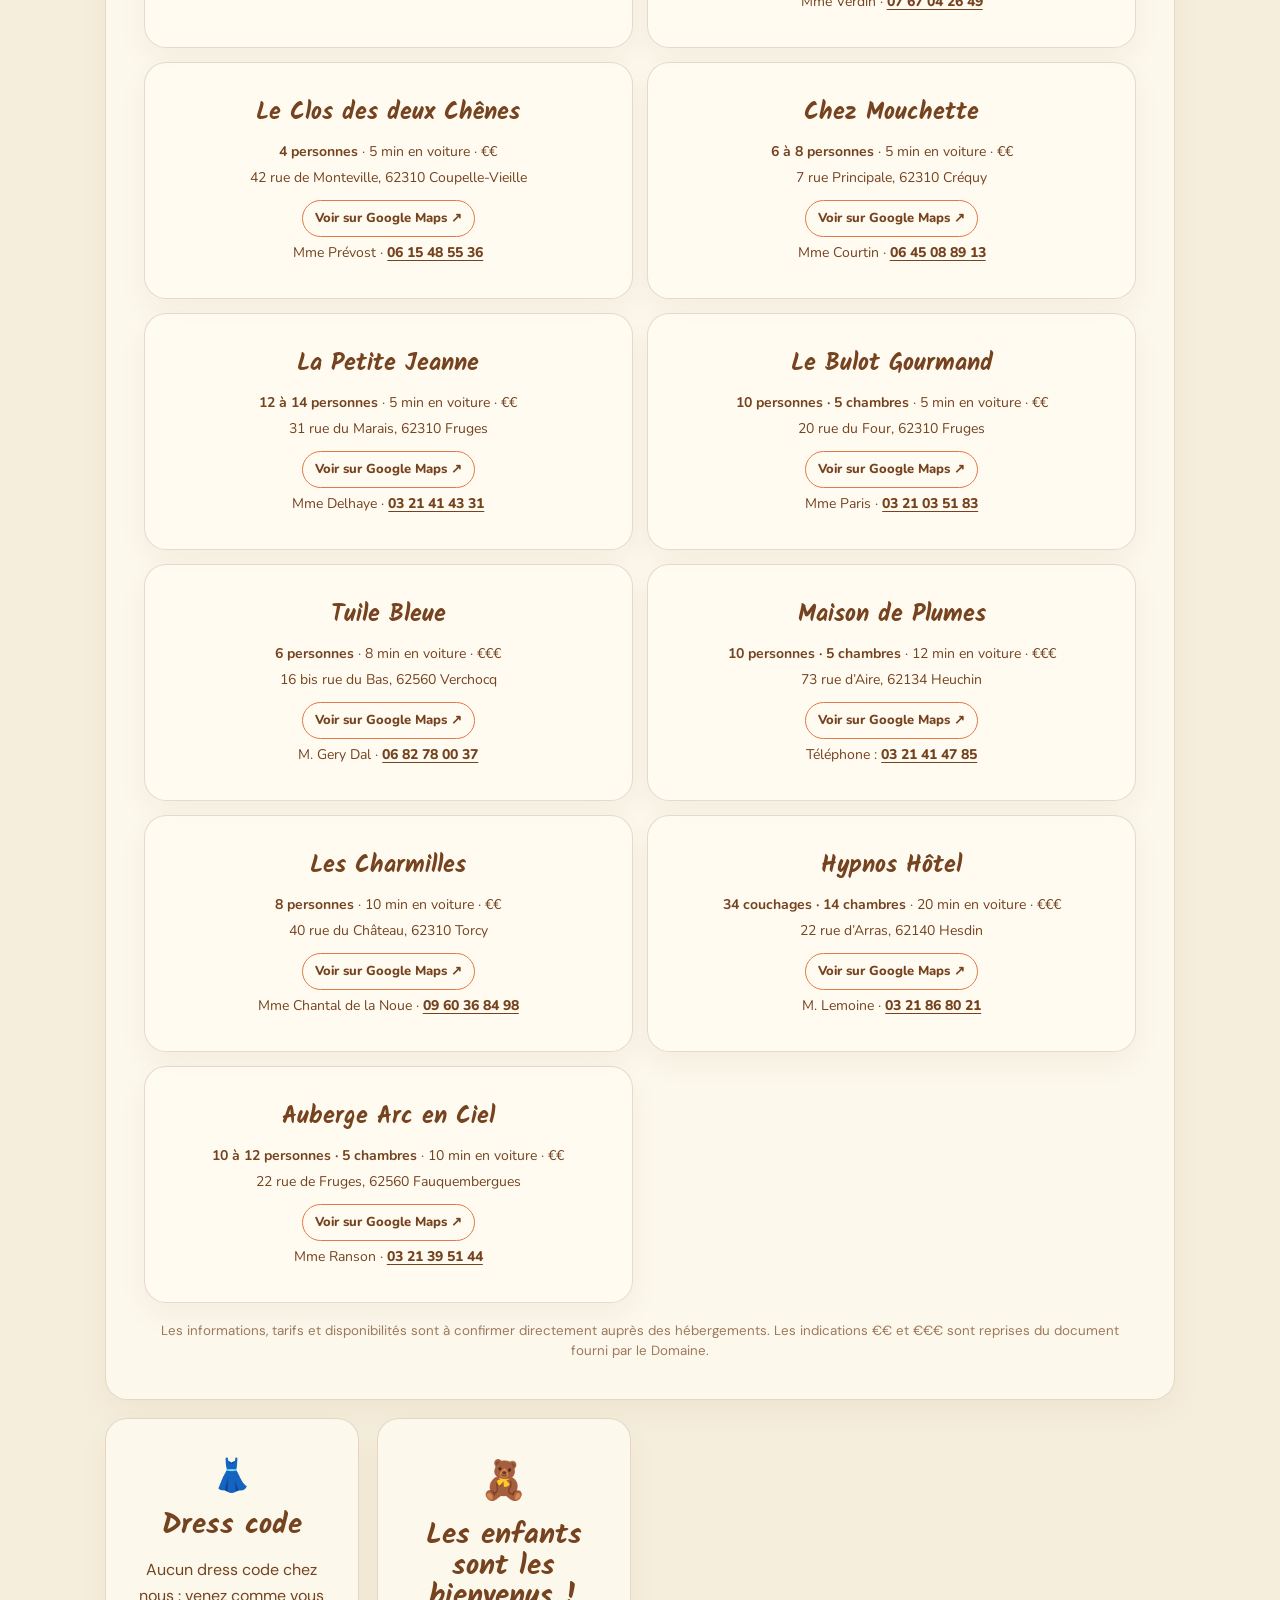
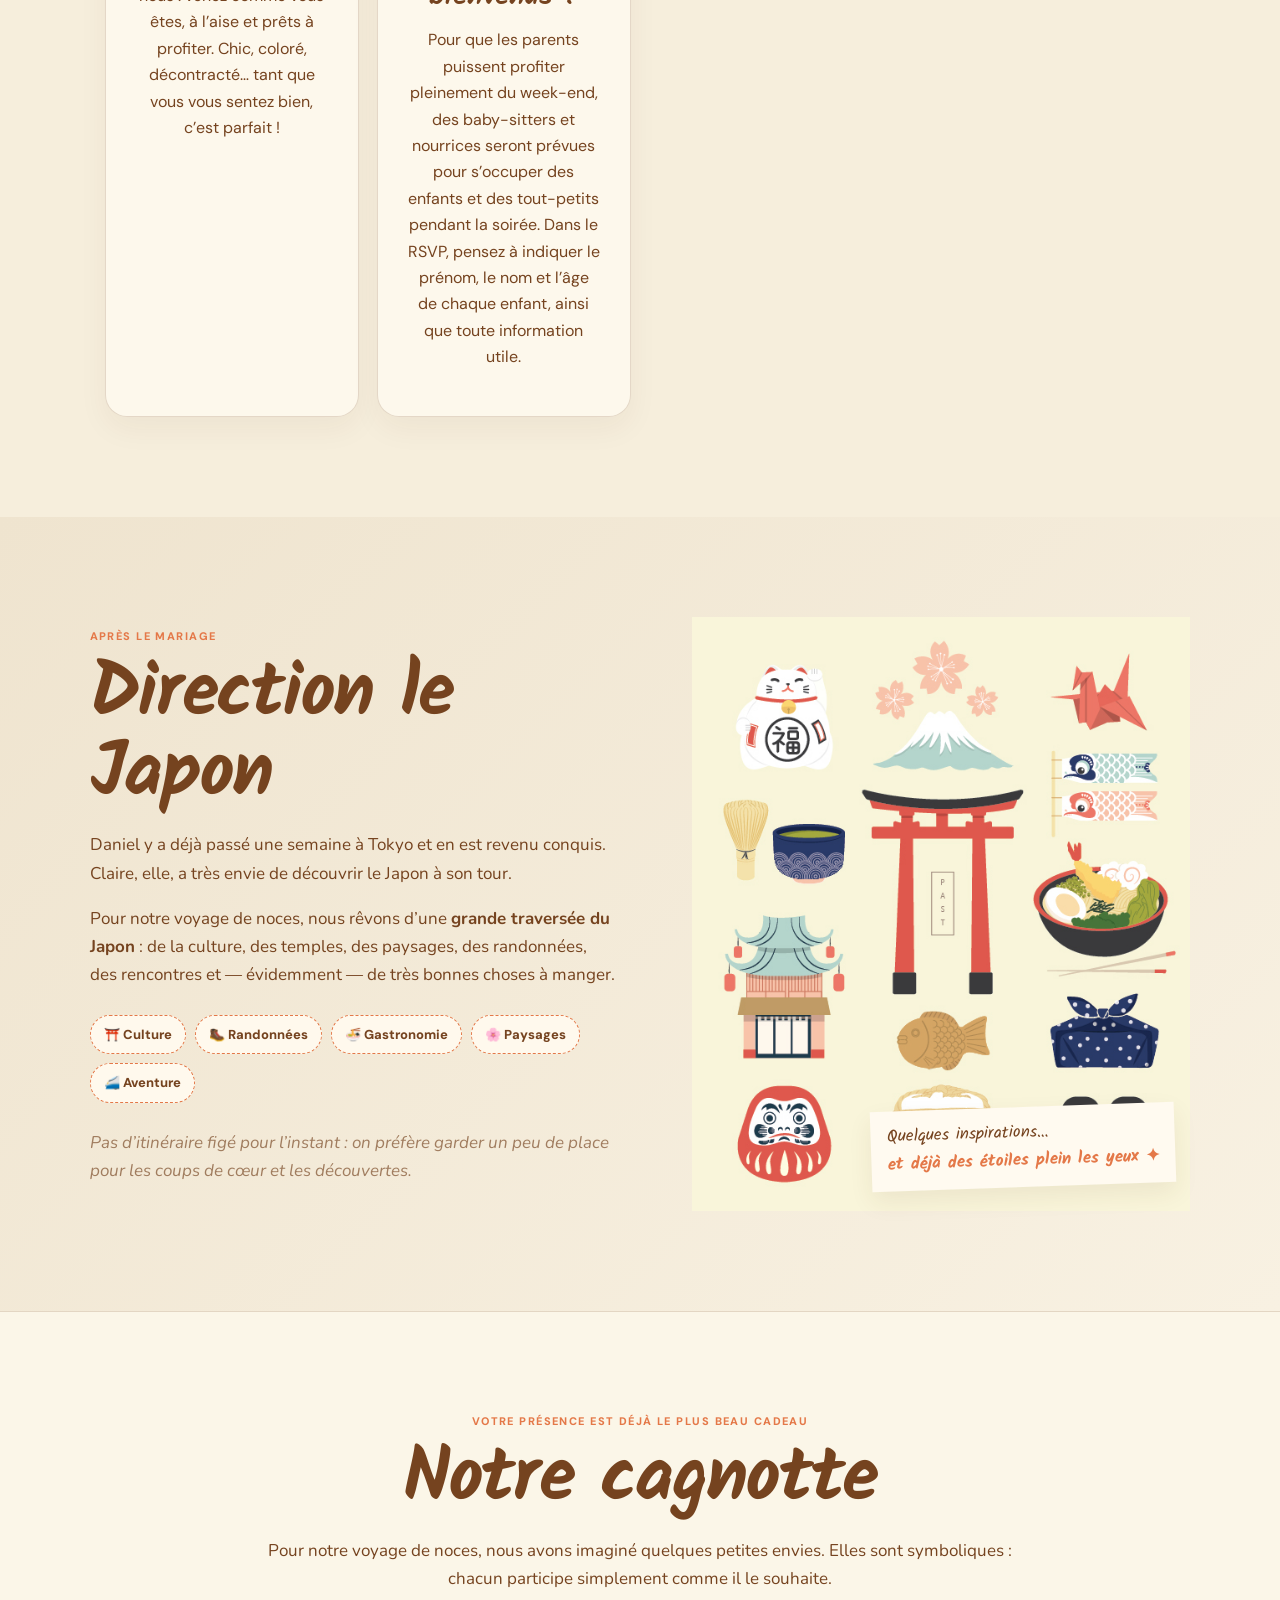
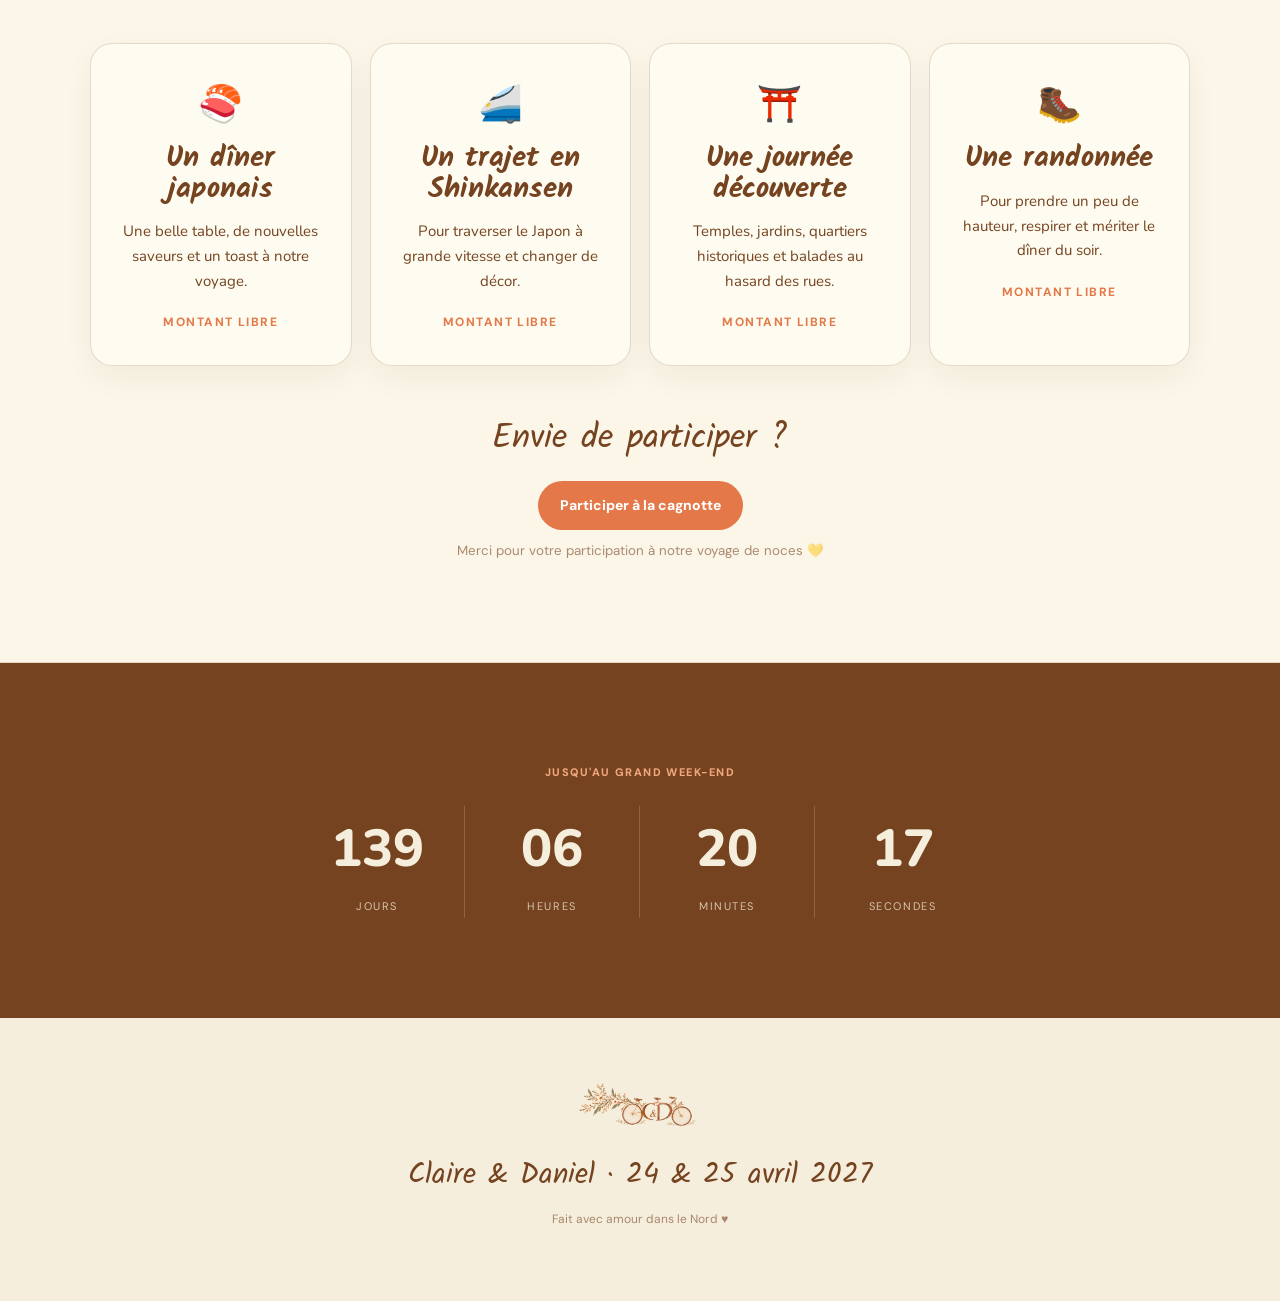
==== commit e725eea4: "Update index.html" ====
--- a/index.html
+++ b/index.html
@@ -82,13 +82,13 @@
       </div>
       <div class="events">
         <article class="event-card reveal">
-          <span class="event-day">SAMEDI 24 AVRIL</span>
+          <span class="event-day">SAMEDI 24 AVRIL 2027</span>
           <h3>💒 Le grand jour</h3>
           <p><strong>14h30</strong> — Cérémonie religieuse<br><a class="location-link" href="https://www.google.com/maps/search/?api=1&query=Eglise+Saint-Bertulphe+Fruges" target="_blank" rel="noopener">Église Saint-Bertulphe · 62310 Fruges ↗</a></p>
           <p>Vin d’honneur, dîner & soirée<br><a class="location-link" href="https://www.google.com/maps/search/?api=1&query=Domaine+de+la+Traxene+Coupelle-Vieille" target="_blank" rel="noopener"><strong>Domaine de la Traxène · 62310 Coupelle-Vieille ↗</strong></a></p>
         </article>
         <article class="event-card reveal">
-          <span class="event-day">DIMANCHE 25 AVRIL</span>
+          <span class="event-day">DIMANCHE 25 AVRIL 2027</span>
           <h3>☀️ Le rebond</h3>
           <p>On remet ça tranquillement pour prolonger le plaisir.</p>
           <a class="location-link" href="https://www.google.com/maps/search/?api=1&query=Domaine+de+la+Traxene+Coupelle-Vieille" target="_blank" rel="noopener">Domaine de la Traxène · 62310 Coupelle-Vieille ↗</a>
@@ -201,7 +201,7 @@
       <div class="section-heading reveal">
         <p class="eyebrow">Votre présence est déjà le plus beau cadeau</p>
         <h2>Notre cagnotte</h2>
-        <p>Pour notre voyage de noces, nous avons imaginé quelques petites envies. Elles sont symboliques : <strong>aucun montant n’est imposé</strong>, chacun participe simplement comme il le souhaite.</p>
+        <p>Pour notre voyage de noces, nous avons imaginé quelques petites envies. Elles sont symboliques : chacun participe simplement comme il le souhaite.</p>
       </div>
       <div class="gift-grid">
         <article class="gift-card reveal"><span>🍣</span><h3>Un dîner japonais</h3><p>Une belle table, de nouvelles saveurs et un toast à notre voyage.</p><strong>Montant libre</strong></article>
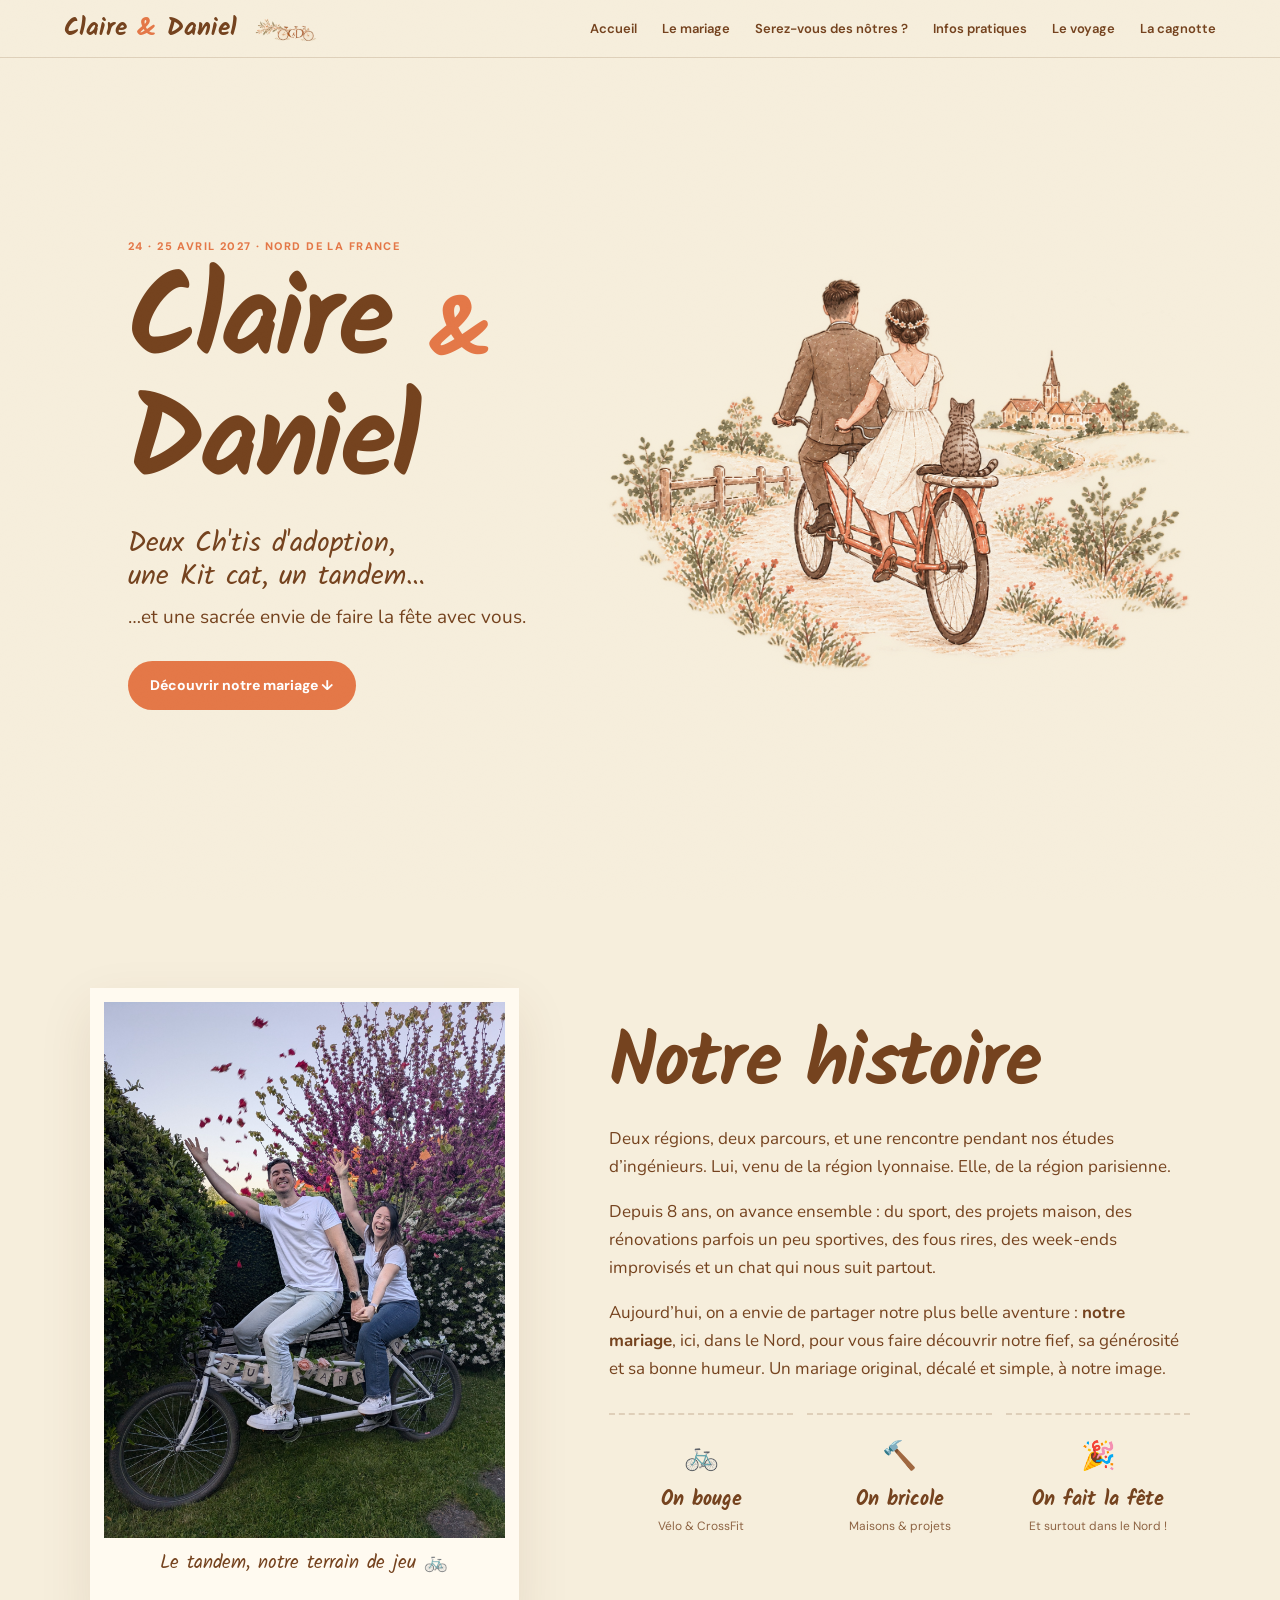
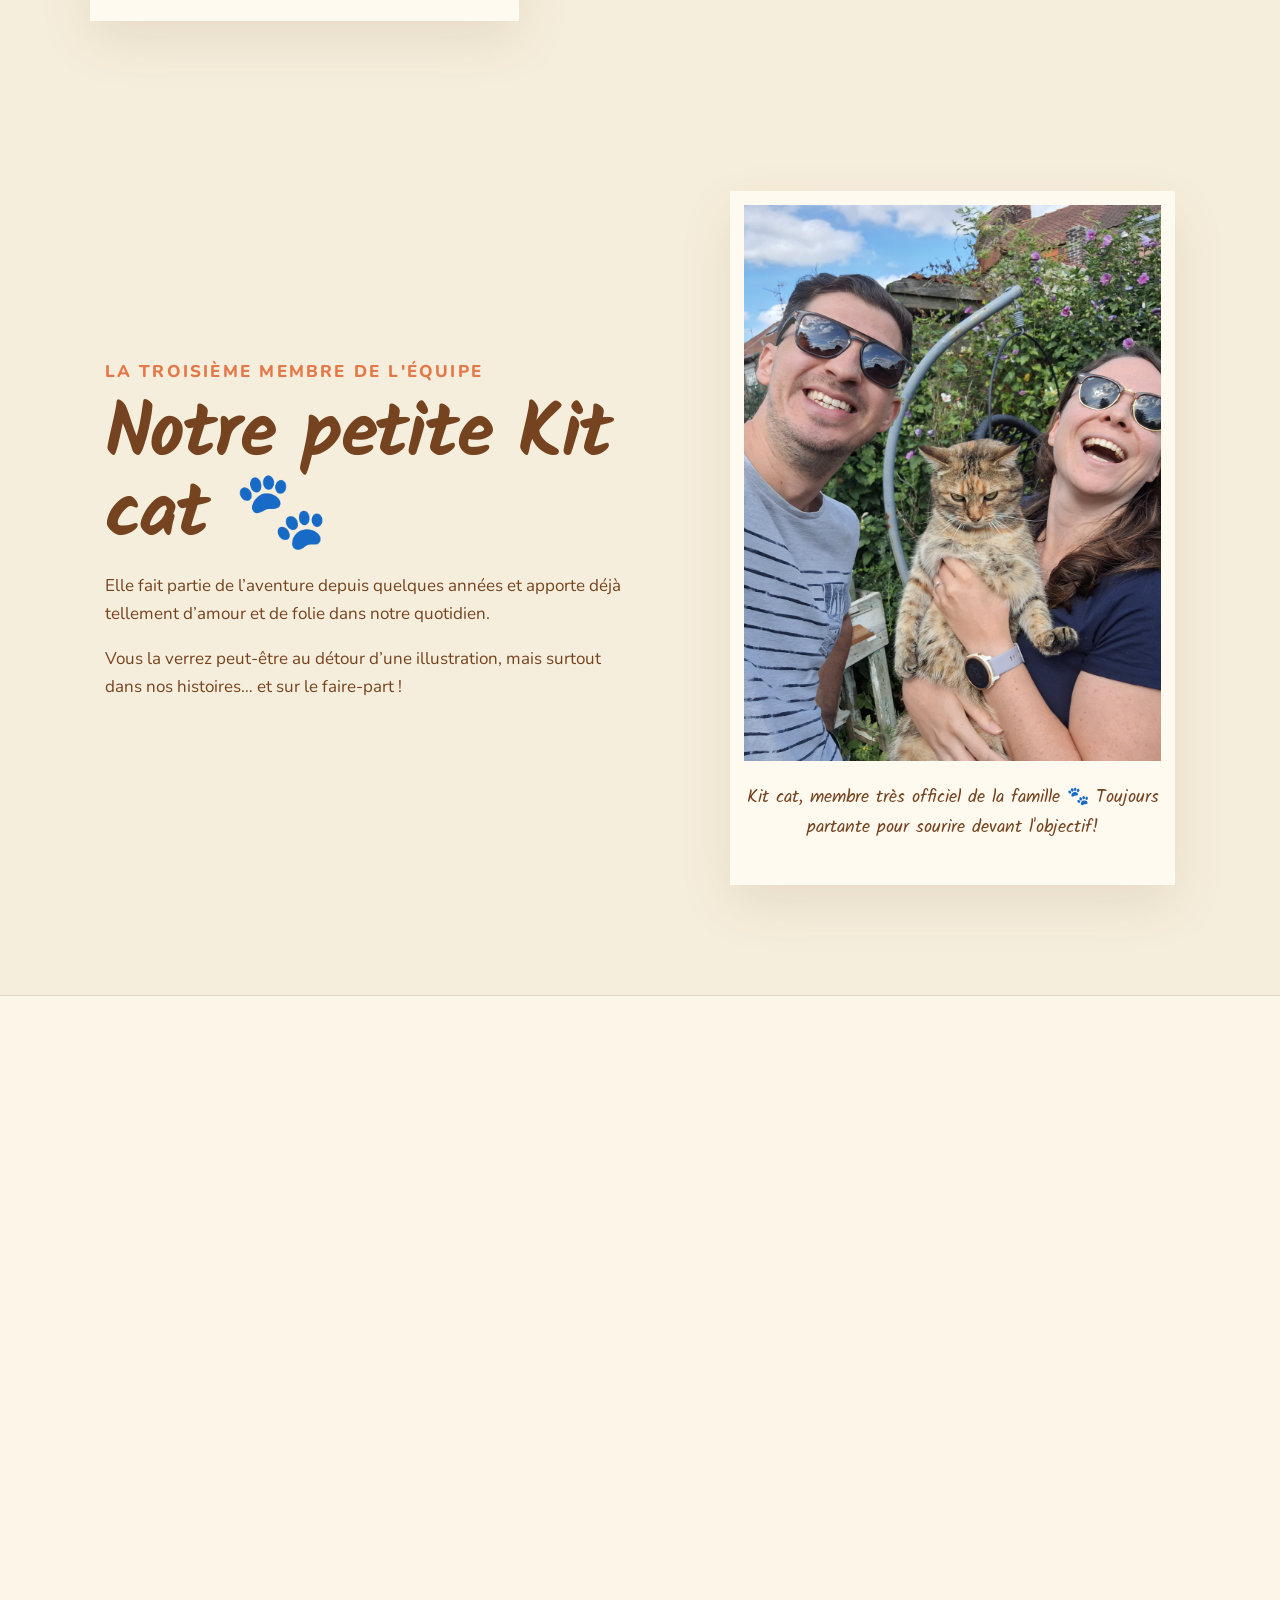
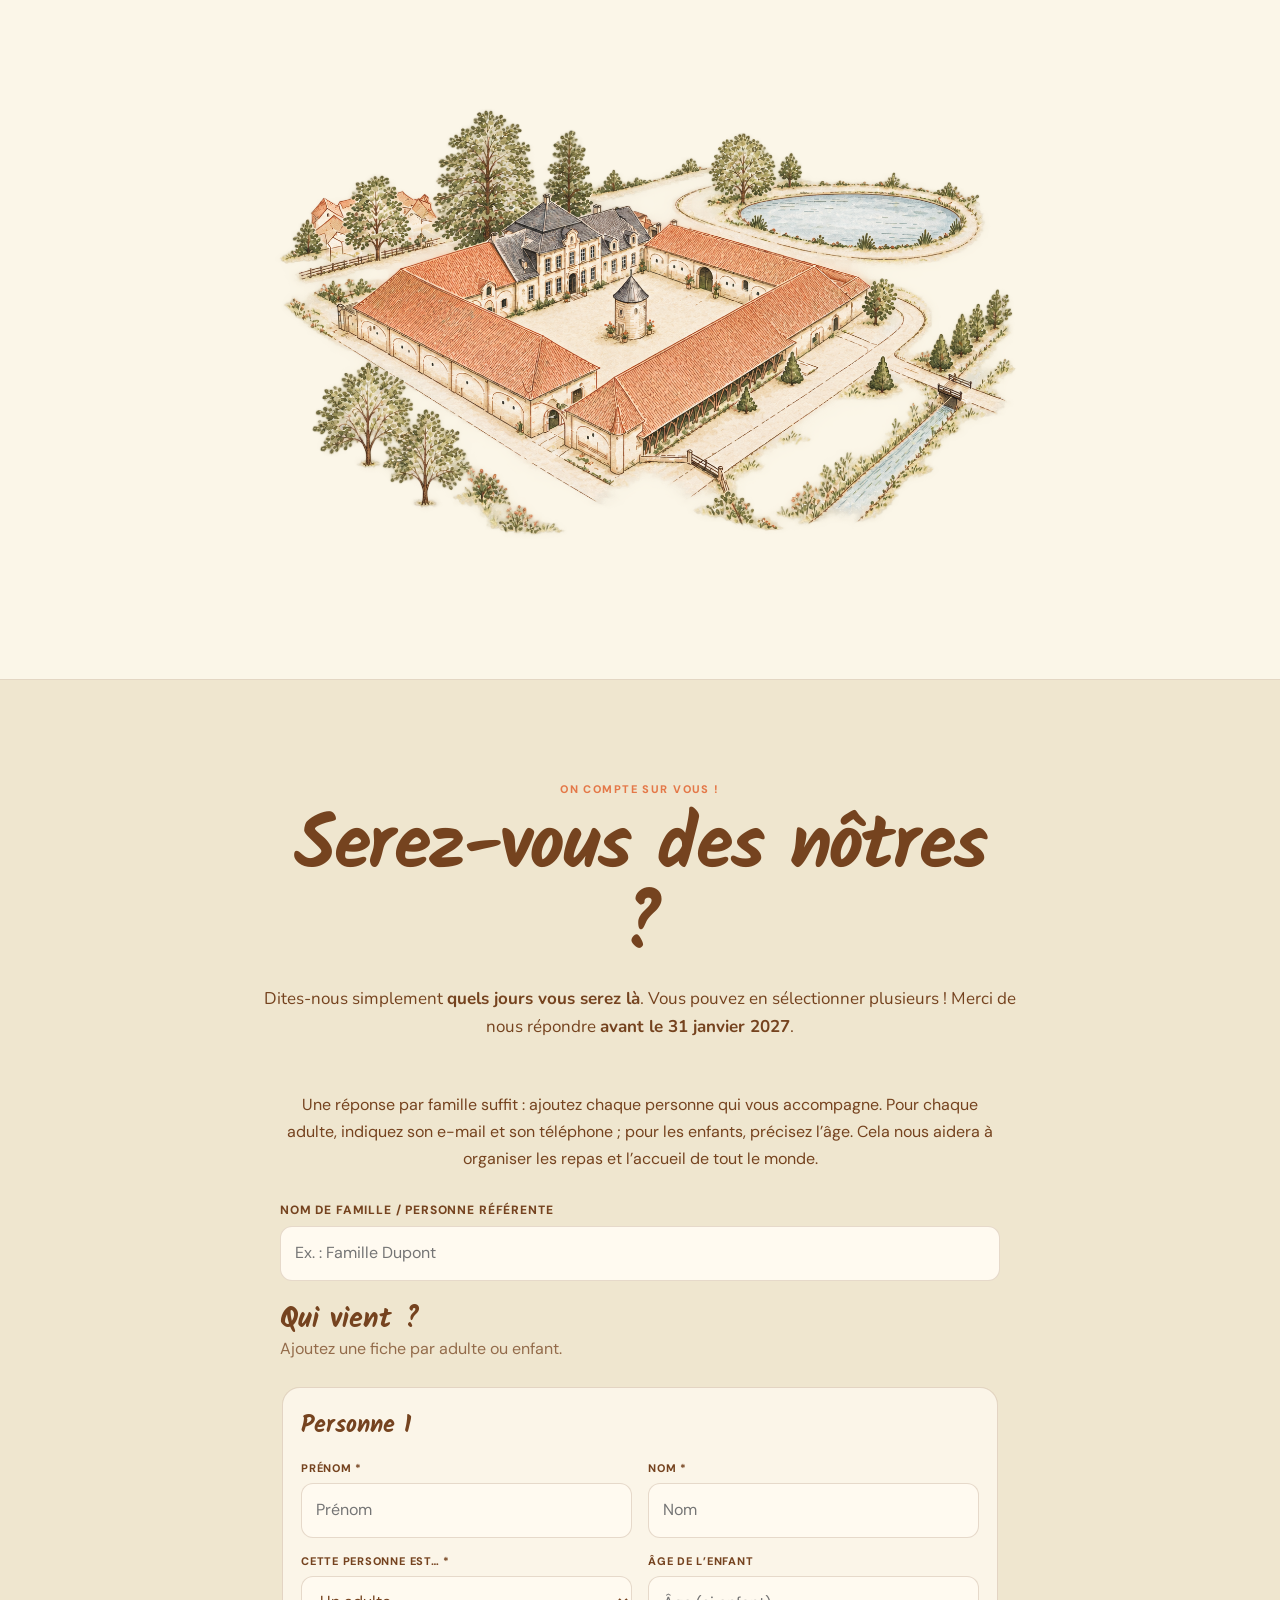
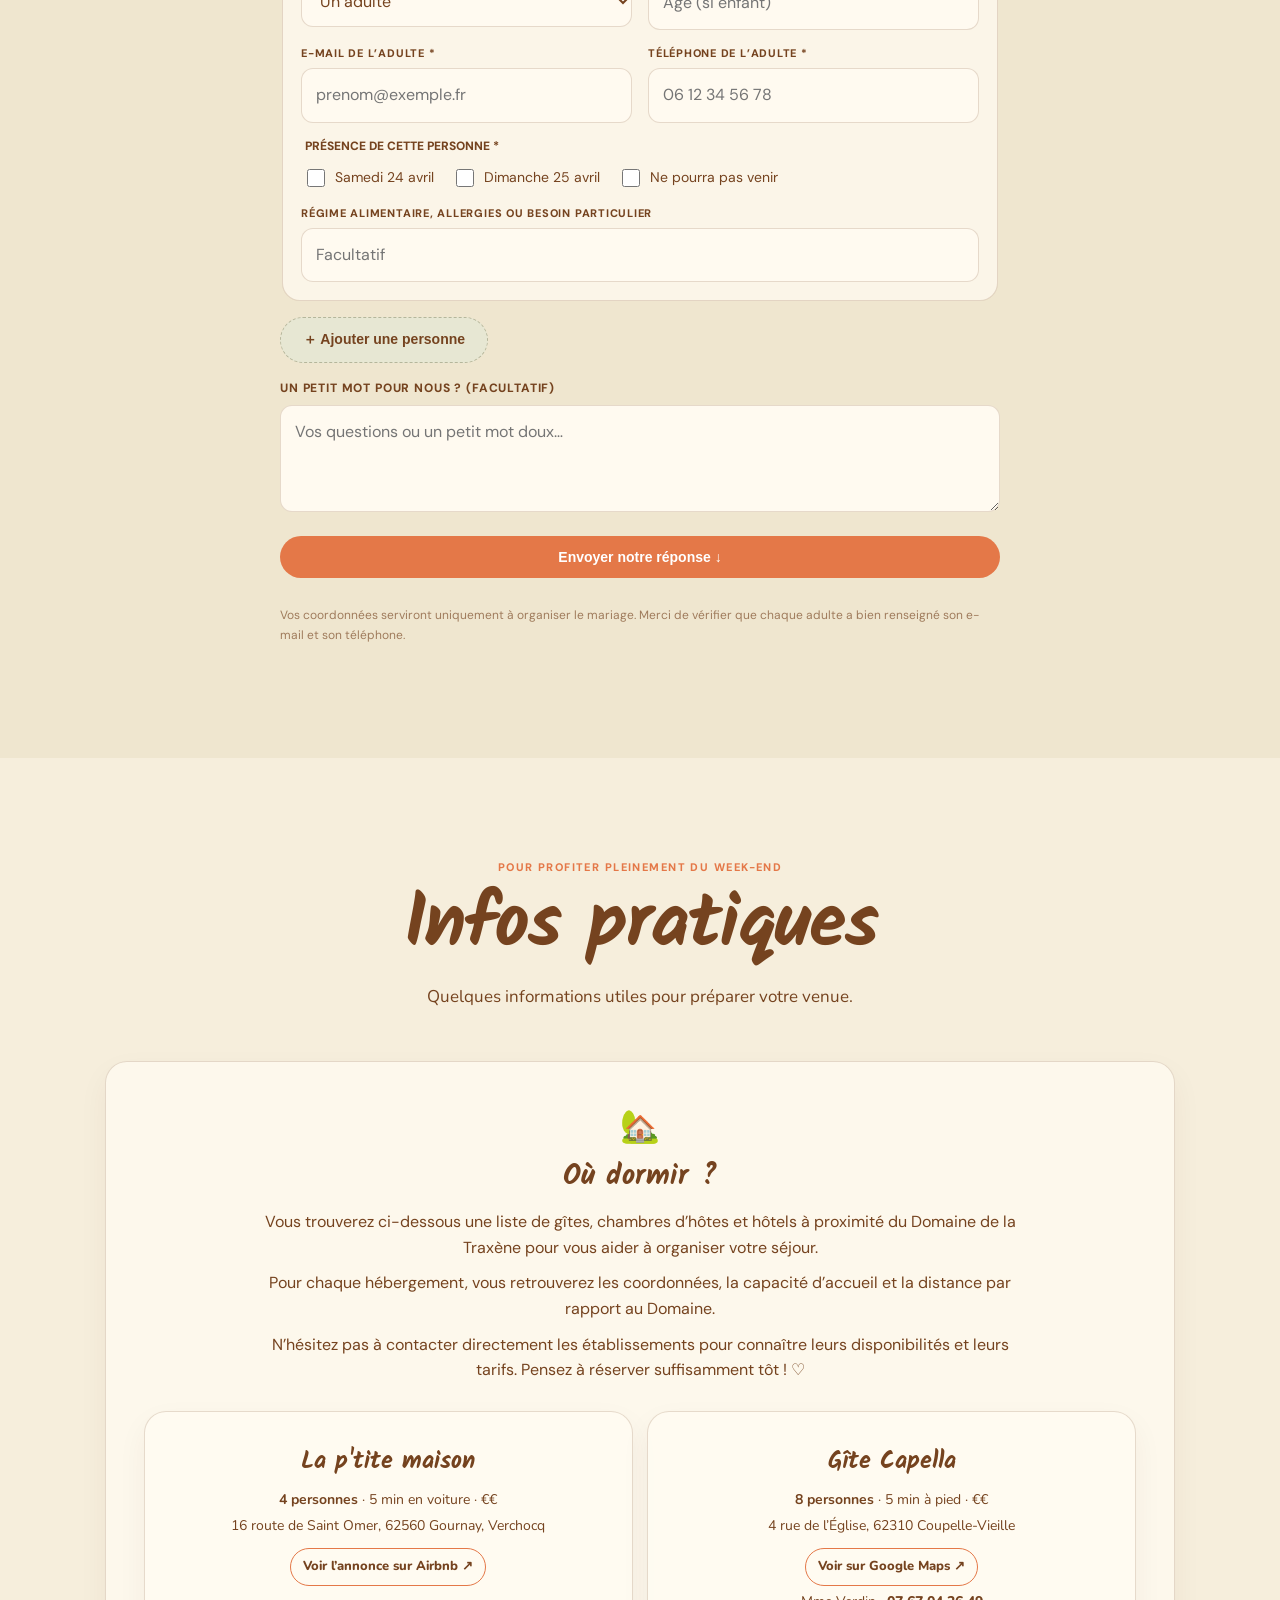
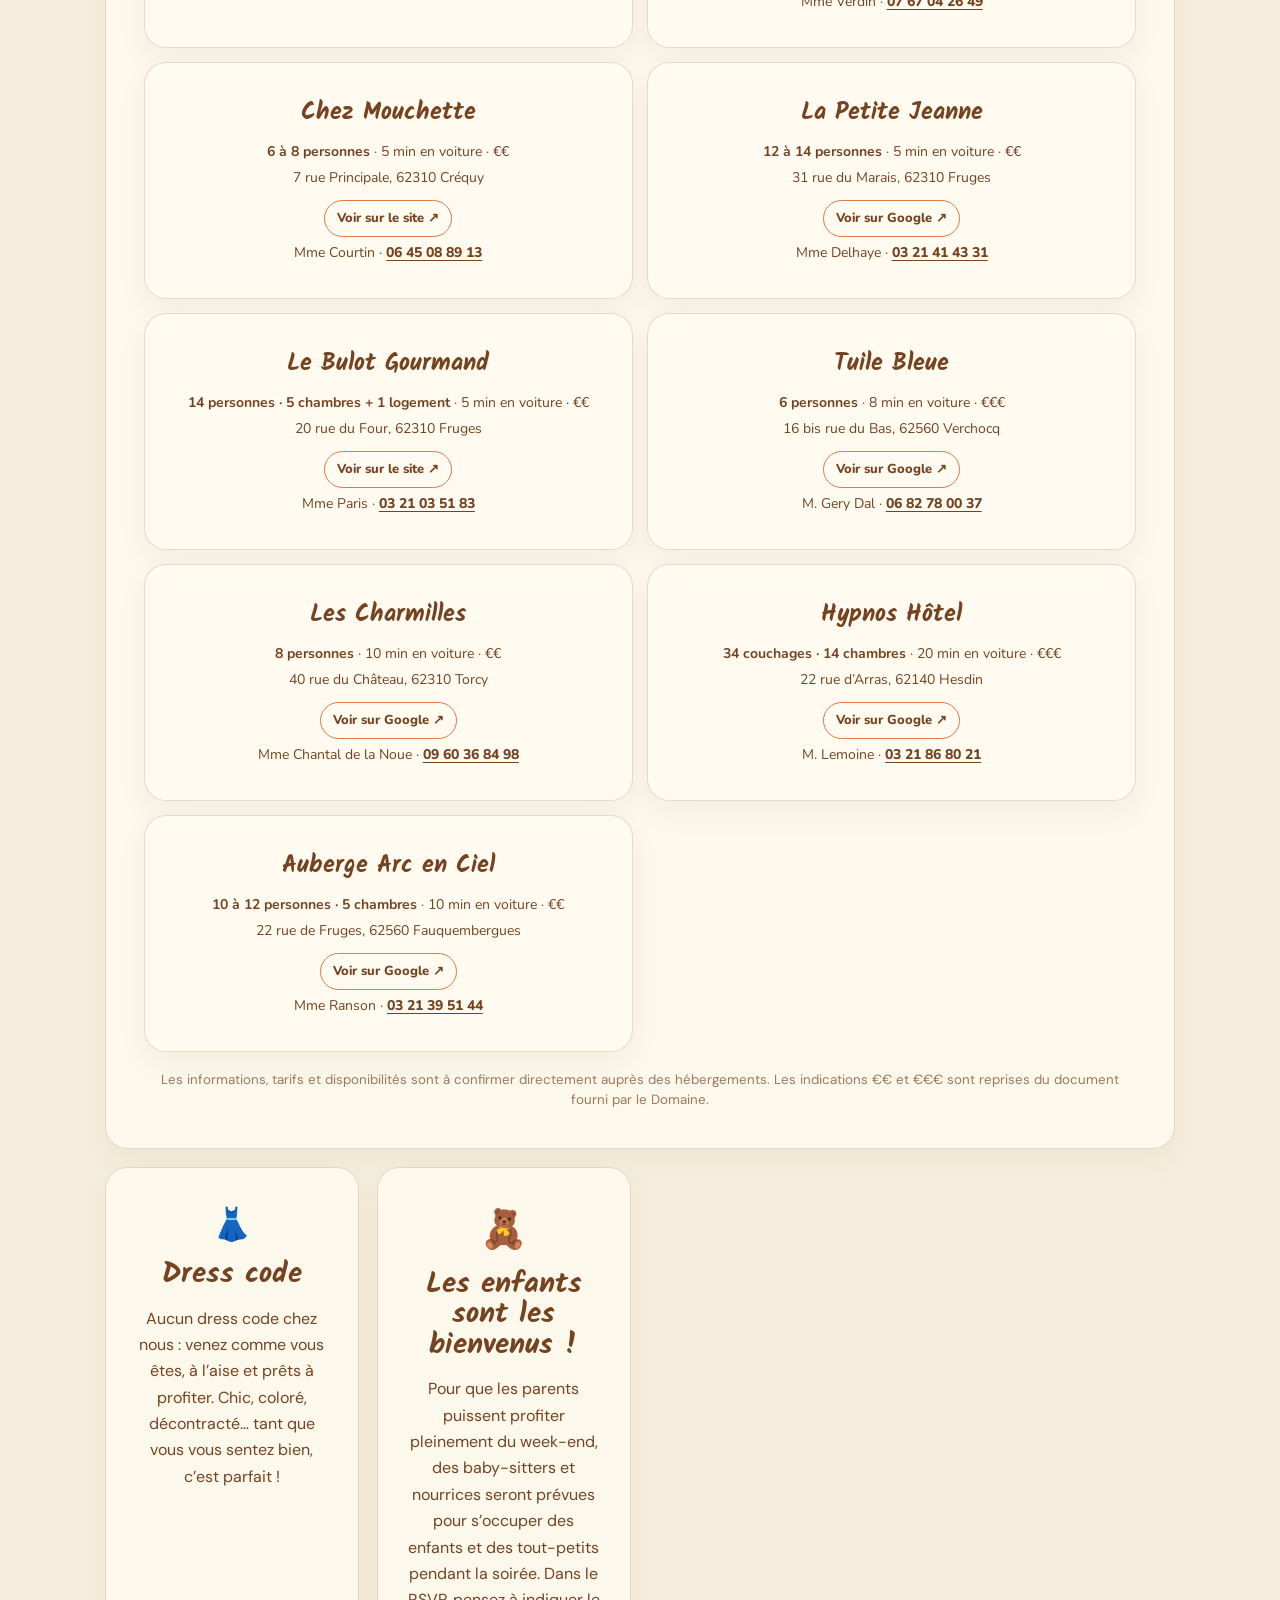
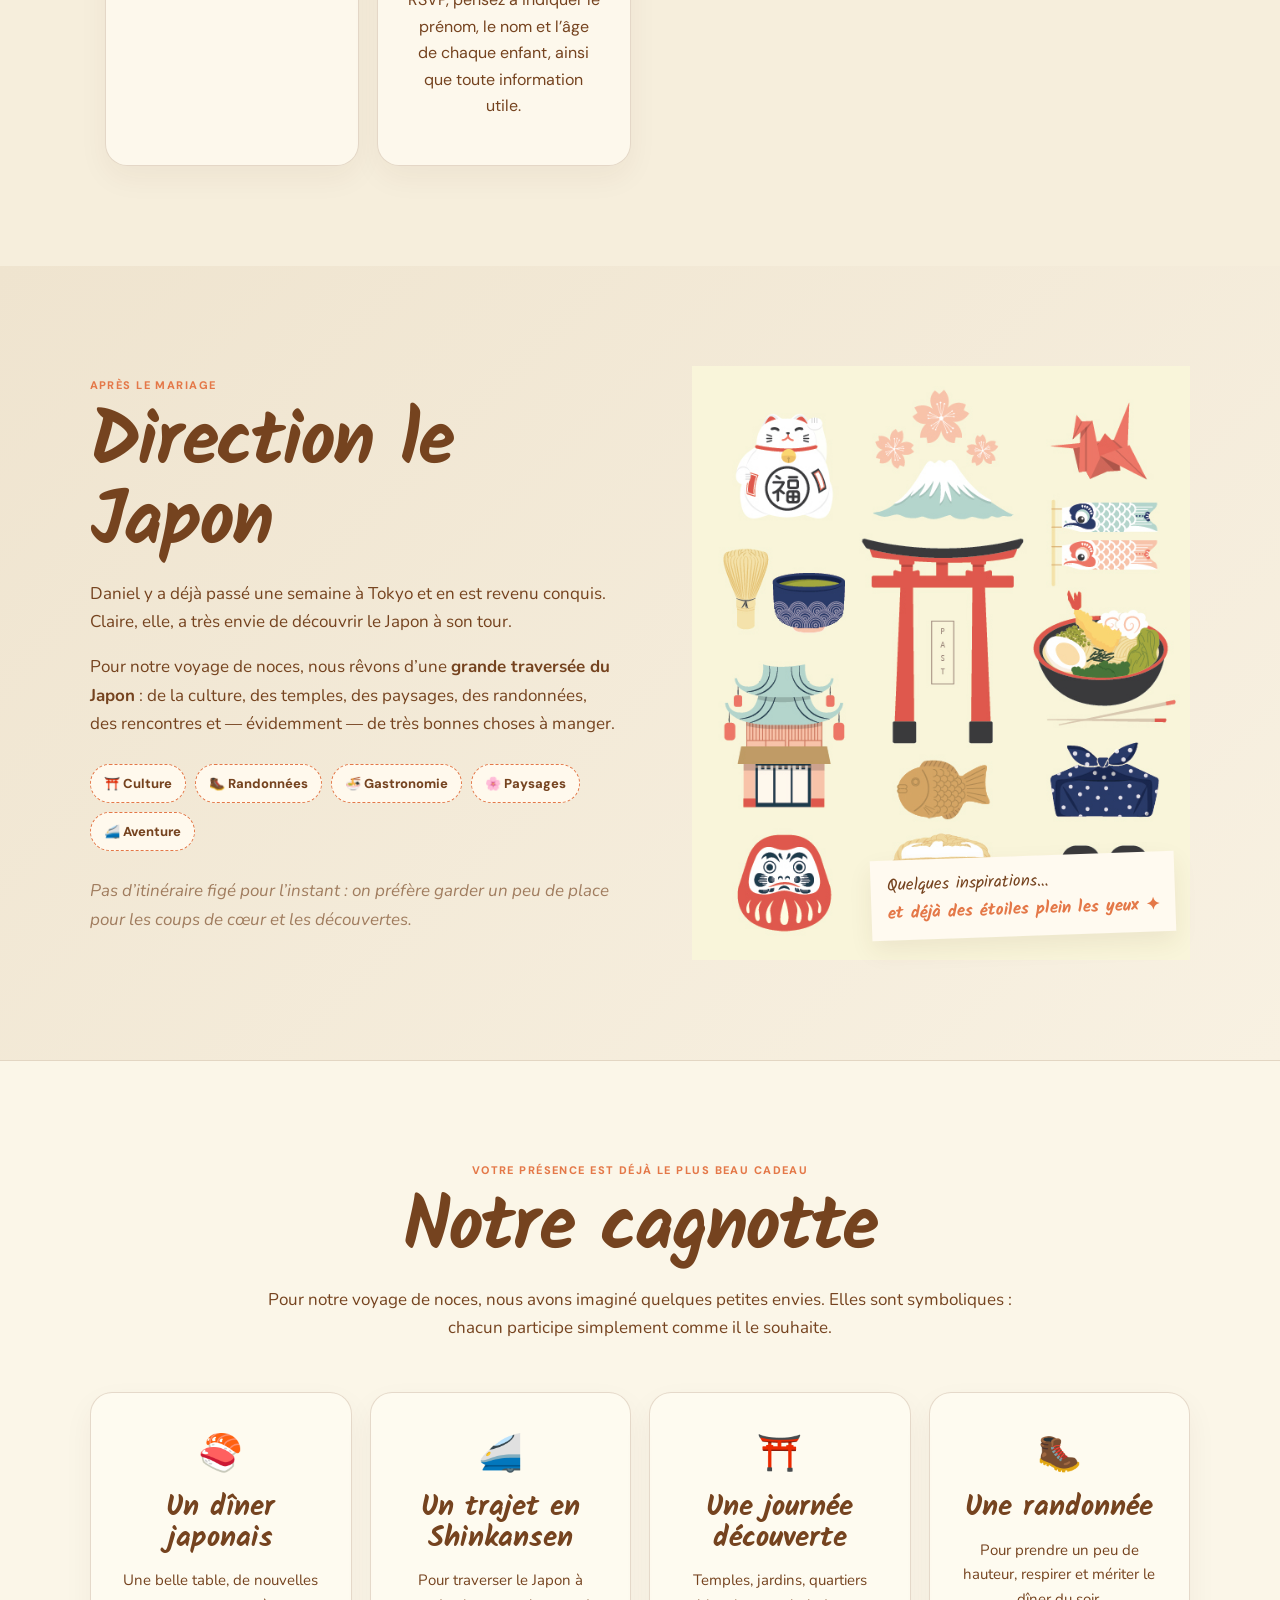
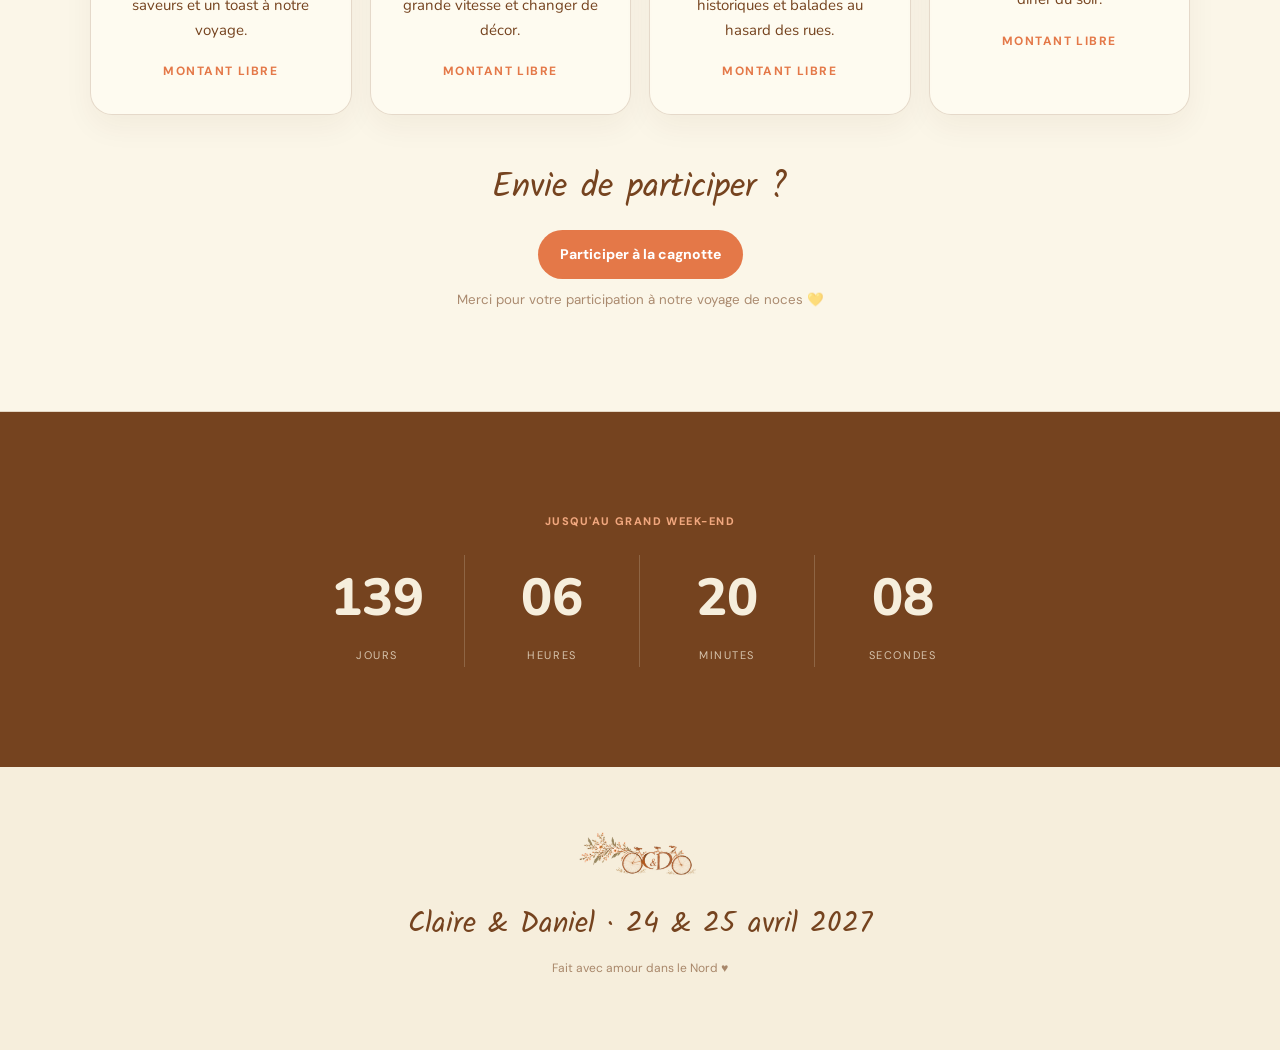
==== commit 2faa2e39: "Update index.html" ====
--- a/index.html
+++ b/index.html
@@ -162,16 +162,14 @@
           <div class="lodging-list">
             <article class="lodging-item"><h4>La p'tite maison</h4><p><strong>4 personnes</strong> · 5 min en voiture · €€</p><p>16 route de Saint Omer, 62560 Gournay, Verchocq</p><p class="lodging-action"><a href="https://www.airbnb.fr/rooms/927971315097571073?source_impression_id=p3_1792334375_P3mIAQHE8cURGp4l" target="_blank" rel="noopener">Voir l’annonce sur Airbnb ↗</a></p></article>
 
-            <article class="lodging-item"><h4>Gîte Capella</h4><p><strong>8 personnes</strong> · 5 min à pied · €€</p><p>4 rue de l’Église, 62310 Coupelle-Vieille</p><p class="lodging-action"><a href="https://www.google.com/maps/search/?api=1&query=4%20rue%20de%20l%E2%80%99%C3%89glise%2C%2062310%20Coupelle-Vieille%2C%20France" target="_blank" rel="noopener">Voir sur Google Maps ↗</a></p><p>Mme Verdin · <a href="tel:+33767042649">07 67 04 26 49</a></p></article>
-            <article class="lodging-item"><h4>Le Clos des deux Chênes</h4><p><strong>4 personnes</strong> · 5 min en voiture · €€</p><p>42 rue de Monteville, 62310 Coupelle-Vieille</p><p class="lodging-action"><a href="https://www.google.com/maps/search/?api=1&query=42%20rue%20de%20Monteville%2C%2062310%20Coupelle-Vieille%2C%20France" target="_blank" rel="noopener">Voir sur Google Maps ↗</a></p><p>Mme Prévost · <a href="tel:+33615485536">06 15 48 55 36</a></p></article>
-            <article class="lodging-item"><h4>Chez Mouchette</h4><p><strong>6 à 8 personnes</strong> · 5 min en voiture · €€</p><p>7 rue Principale, 62310 Créquy</p><p class="lodging-action"><a href="https://www.google.com/maps/search/?api=1&query=7%20rue%20Principale%2C%2062310%20Cr%C3%A9quy%2C%20France" target="_blank" rel="noopener">Voir sur Google Maps ↗</a></p><p>Mme Courtin · <a href="tel:+33645088913">06 45 08 89 13</a></p></article>
-            <article class="lodging-item"><h4>La Petite Jeanne</h4><p><strong>12 à 14 personnes</strong> · 5 min en voiture · €€</p><p>31 rue du Marais, 62310 Fruges</p><p class="lodging-action"><a href="https://www.google.com/maps/search/?api=1&query=31%20rue%20du%20Marais%2C%2062310%20Fruges%2C%20France" target="_blank" rel="noopener">Voir sur Google Maps ↗</a></p><p>Mme Delhaye · <a href="tel:+33321414331">03 21 41 43 31</a></p></article>
-            <article class="lodging-item"><h4>Le Bulot Gourmand</h4><p><strong>10 personnes · 5 chambres</strong> · 5 min en voiture · €€</p><p>20 rue du Four, 62310 Fruges</p><p class="lodging-action"><a href="https://www.google.com/maps/search/?api=1&query=20%20rue%20du%20Four%2C%2062310%20Fruges%2C%20France" target="_blank" rel="noopener">Voir sur Google Maps ↗</a></p><p>Mme Paris · <a href="tel:+33321035183">03 21 03 51 83</a></p></article>
-            <article class="lodging-item"><h4>Tuile Bleue</h4><p><strong>6 personnes</strong> · 8 min en voiture · €€€</p><p>16 bis rue du Bas, 62560 Verchocq</p><p class="lodging-action"><a href="https://www.google.com/maps/search/?api=1&query=16%20bis%20rue%20du%20Bas%2C%2062560%20Verchocq%2C%20France" target="_blank" rel="noopener">Voir sur Google Maps ↗</a></p><p>M. Gery Dal · <a href="tel:+33682780037">06 82 78 00 37</a></p></article>
-            <article class="lodging-item"><h4>Maison de Plumes</h4><p><strong>10 personnes · 5 chambres</strong> · 12 min en voiture · €€€</p><p>73 rue d’Aire, 62134 Heuchin</p><p class="lodging-action"><a href="https://www.google.com/maps/search/?api=1&query=73%20rue%20d%E2%80%99Aire%2C%2062134%20Heuchin%2C%20France" target="_blank" rel="noopener">Voir sur Google Maps ↗</a></p><p>Téléphone : <a href="tel:+33321414785">03 21 41 47 85</a></p></article>
-            <article class="lodging-item"><h4>Les Charmilles</h4><p><strong>8 personnes</strong> · 10 min en voiture · €€</p><p>40 rue du Château, 62310 Torcy</p><p class="lodging-action"><a href="https://www.google.com/maps/search/?api=1&query=40%20rue%20du%20Ch%C3%A2teau%2C%2062310%20Torcy%2C%20France" target="_blank" rel="noopener">Voir sur Google Maps ↗</a></p><p>Mme Chantal de la Noue · <a href="tel:+33960368498">09 60 36 84 98</a></p></article>
-            <article class="lodging-item"><h4>Hypnos Hôtel</h4><p><strong>34 couchages · 14 chambres</strong> · 20 min en voiture · €€€</p><p>22 rue d’Arras, 62140 Hesdin</p><p class="lodging-action"><a href="https://www.google.com/maps/search/?api=1&query=22%20rue%20d%E2%80%99Arras%2C%2062140%20Hesdin%2C%20France" target="_blank" rel="noopener">Voir sur Google Maps ↗</a></p><p>M. Lemoine · <a href="tel:+33321868021">03 21 86 80 21</a></p></article>
-            <article class="lodging-item"><h4>Auberge Arc en Ciel</h4><p><strong>10 à 12 personnes · 5 chambres</strong> · 10 min en voiture · €€</p><p>22 rue de Fruges, 62560 Fauquembergues</p><p class="lodging-action"><a href="https://www.google.com/maps/search/?api=1&query=22%20rue%20de%20Fruges%2C%2062560%20Fauquembergues%2C%20France" target="_blank" rel="noopener">Voir sur Google Maps ↗</a></p><p>Mme Ranson · <a href="tel:+33321395144">03 21 39 51 44</a></p></article>
+            <article class="lodging-item"><h4>Gîte Capella</h4><p><strong>8 personnes</strong> · 5 min à pied · €€</p><p>4 rue de l’Église, 62310 Coupelle-Vieille</p><p class="lodging-action"><a href="https://maps.app.goo.gl/FQqygAh8q5f9rieG7" target="_blank" rel="noopener">Voir sur Google Maps ↗</a></p><p>Mme Verdin · <a href="tel:+33767042649">07 67 04 26 49</a></p></article>
+            <article class="lodging-item"><h4>Chez Mouchette</h4><p><strong>6 à 8 personnes</strong> · 5 min en voiture · €€</p><p>7 rue Principale, 62310 Créquy</p><p class="lodging-action"><a href="https://www.gites-de-france-pas-de-calais.fr/location-G622542.html?ORI=GMAPS" target="_blank" rel="noopener">Voir sur le site ↗</a></p><p>Mme Courtin · <a href="tel:+33645088913">06 45 08 89 13</a></p></article>
+            <article class="lodging-item"><h4>La Petite Jeanne</h4><p><strong>12 à 14 personnes</strong> · 5 min en voiture · €€</p><p>31 rue du Marais, 62310 Fruges</p><p class="lodging-action"><a href="https://share.google/oQ46BF7I1NwqEbRRb" target="_blank" rel="noopener">Voir sur Google ↗</a></p><p>Mme Delhaye · <a href="tel:+33321414331">03 21 41 43 31</a></p></article>
+            <article class="lodging-item"><h4>Le Bulot Gourmand</h4><p><strong>14 personnes · 5 chambres + 1 logement</strong> · 5 min en voiture · €€</p><p>20 rue du Four, 62310 Fruges</p><p class="lodging-action"><a href="https://lamaisondubulot.fr/" target="_blank" rel="noopener">Voir sur le site ↗</a></p><p>Mme Paris · <a href="tel:+33321035183">03 21 03 51 83</a></p></article>
+            <article class="lodging-item"><h4>Tuile Bleue</h4><p><strong>6 personnes</strong> · 8 min en voiture · €€€</p><p>16 bis rue du Bas, 62560 Verchocq</p><p class="lodging-action"><a href="https://share.google/oHPHlTPAZy4CaXq9V" target="_blank" rel="noopener">Voir sur Google ↗</a></p><p>M. Gery Dal · <a href="tel:+33682780037">06 82 78 00 37</a></p></article>
+            <article class="lodging-item"><h4>Les Charmilles</h4><p><strong>8 personnes</strong> · 10 min en voiture · €€</p><p>40 rue du Château, 62310 Torcy</p><p class="lodging-action"><a href="https://share.google/9nSj07BZR8v9ygwyv" target="_blank" rel="noopener">Voir sur Google ↗</a></p><p>Mme Chantal de la Noue · <a href="tel:+33960368498">09 60 36 84 98</a></p></article>
+            <article class="lodging-item"><h4>Hypnos Hôtel</h4><p><strong>34 couchages · 14 chambres</strong> · 20 min en voiture · €€€</p><p>22 rue d’Arras, 62140 Hesdin</p><p class="lodging-action"><a href="https://share.google/BtYQ2FjY2WEhmug0z" target="_blank" rel="noopener">Voir sur Google ↗</a></p><p>M. Lemoine · <a href="tel:+33321868021">03 21 86 80 21</a></p></article>
+            <article class="lodging-item"><h4>Auberge Arc en Ciel</h4><p><strong>10 à 12 personnes · 5 chambres</strong> · 10 min en voiture · €€</p><p>22 rue de Fruges, 62560 Fauquembergues</p><p class="lodging-action"><a href="https://share.google/BtYQ2FjY2WEhmug0z" target="_blank" rel="noopener">Voir sur Google ↗</a></p><p>Mme Ranson · <a href="tel:+33321395144">03 21 39 51 44</a></p></article>
           </div>
           <small class="lodging-disclaimer">Les informations, tarifs et disponibilités sont à confirmer directement auprès des hébergements. Les indications €€ et €€€ sont reprises du document fourni par le Domaine.</small>
         </article>
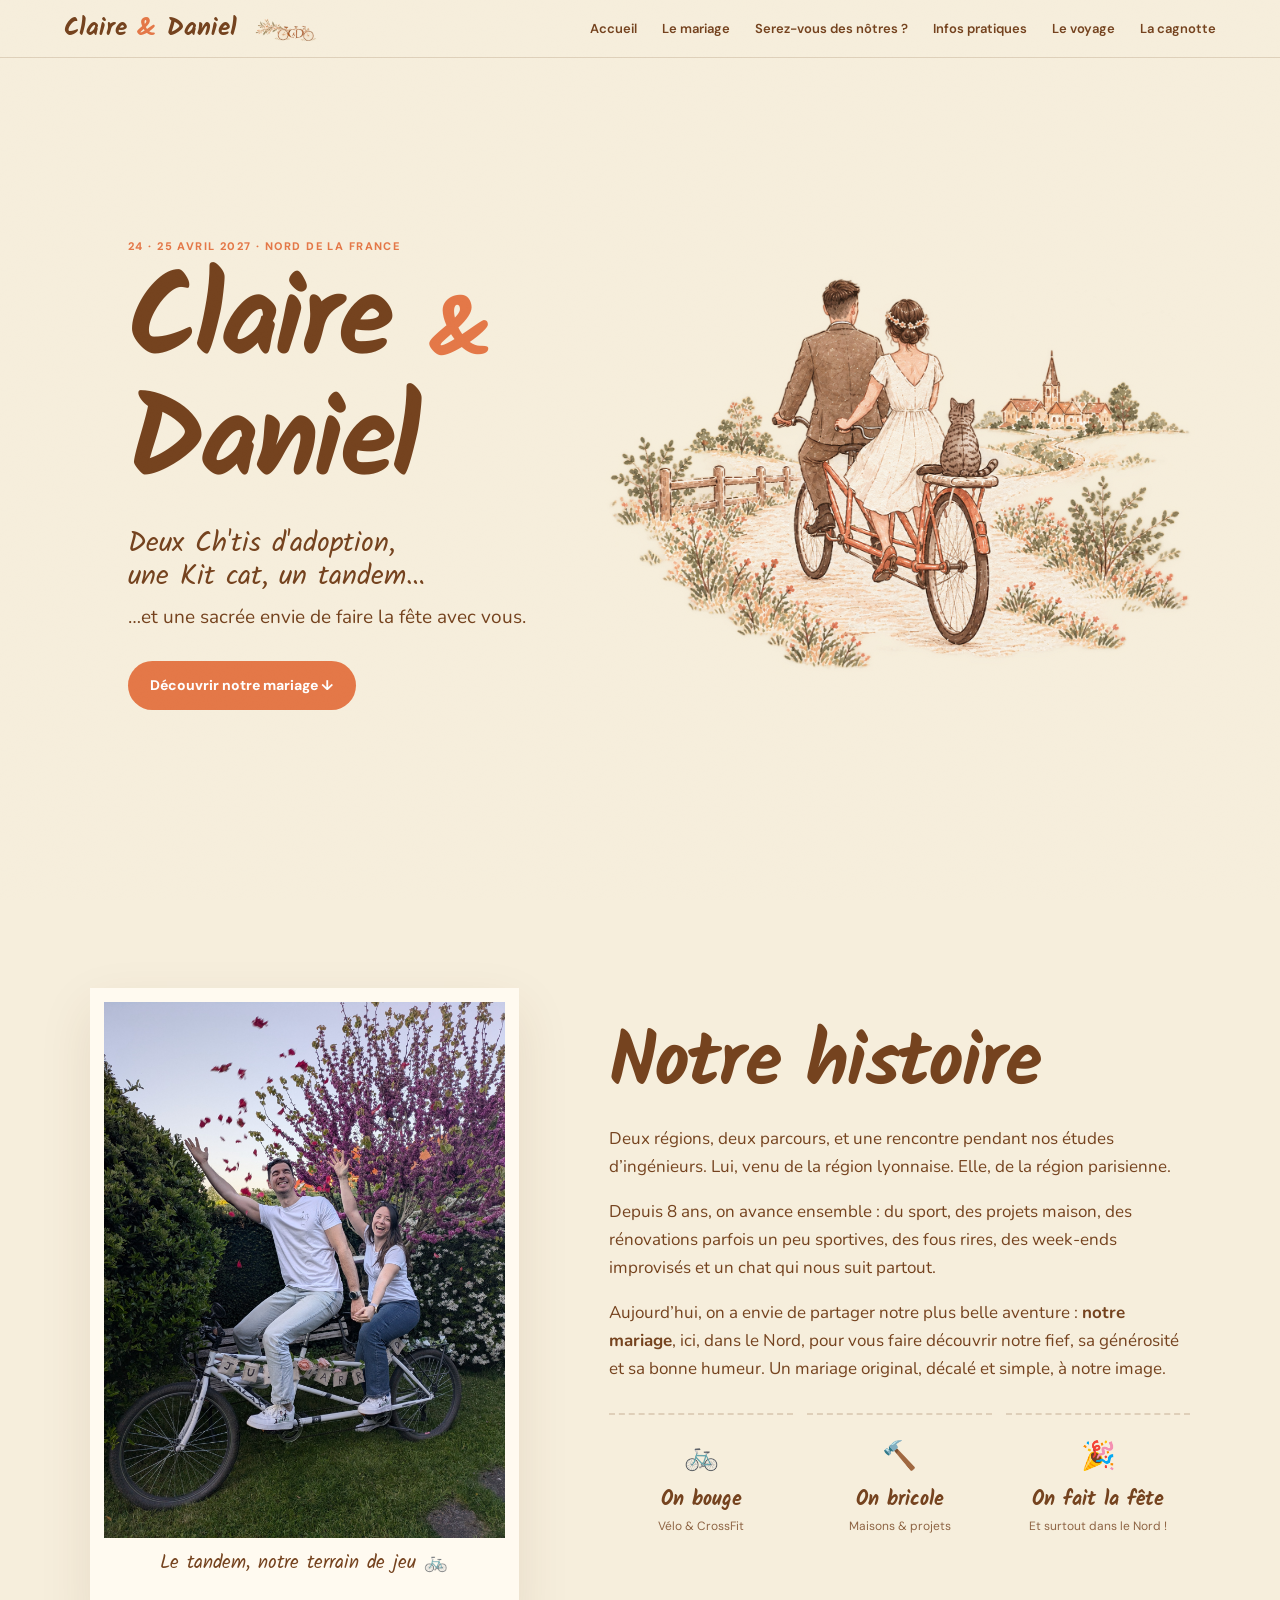
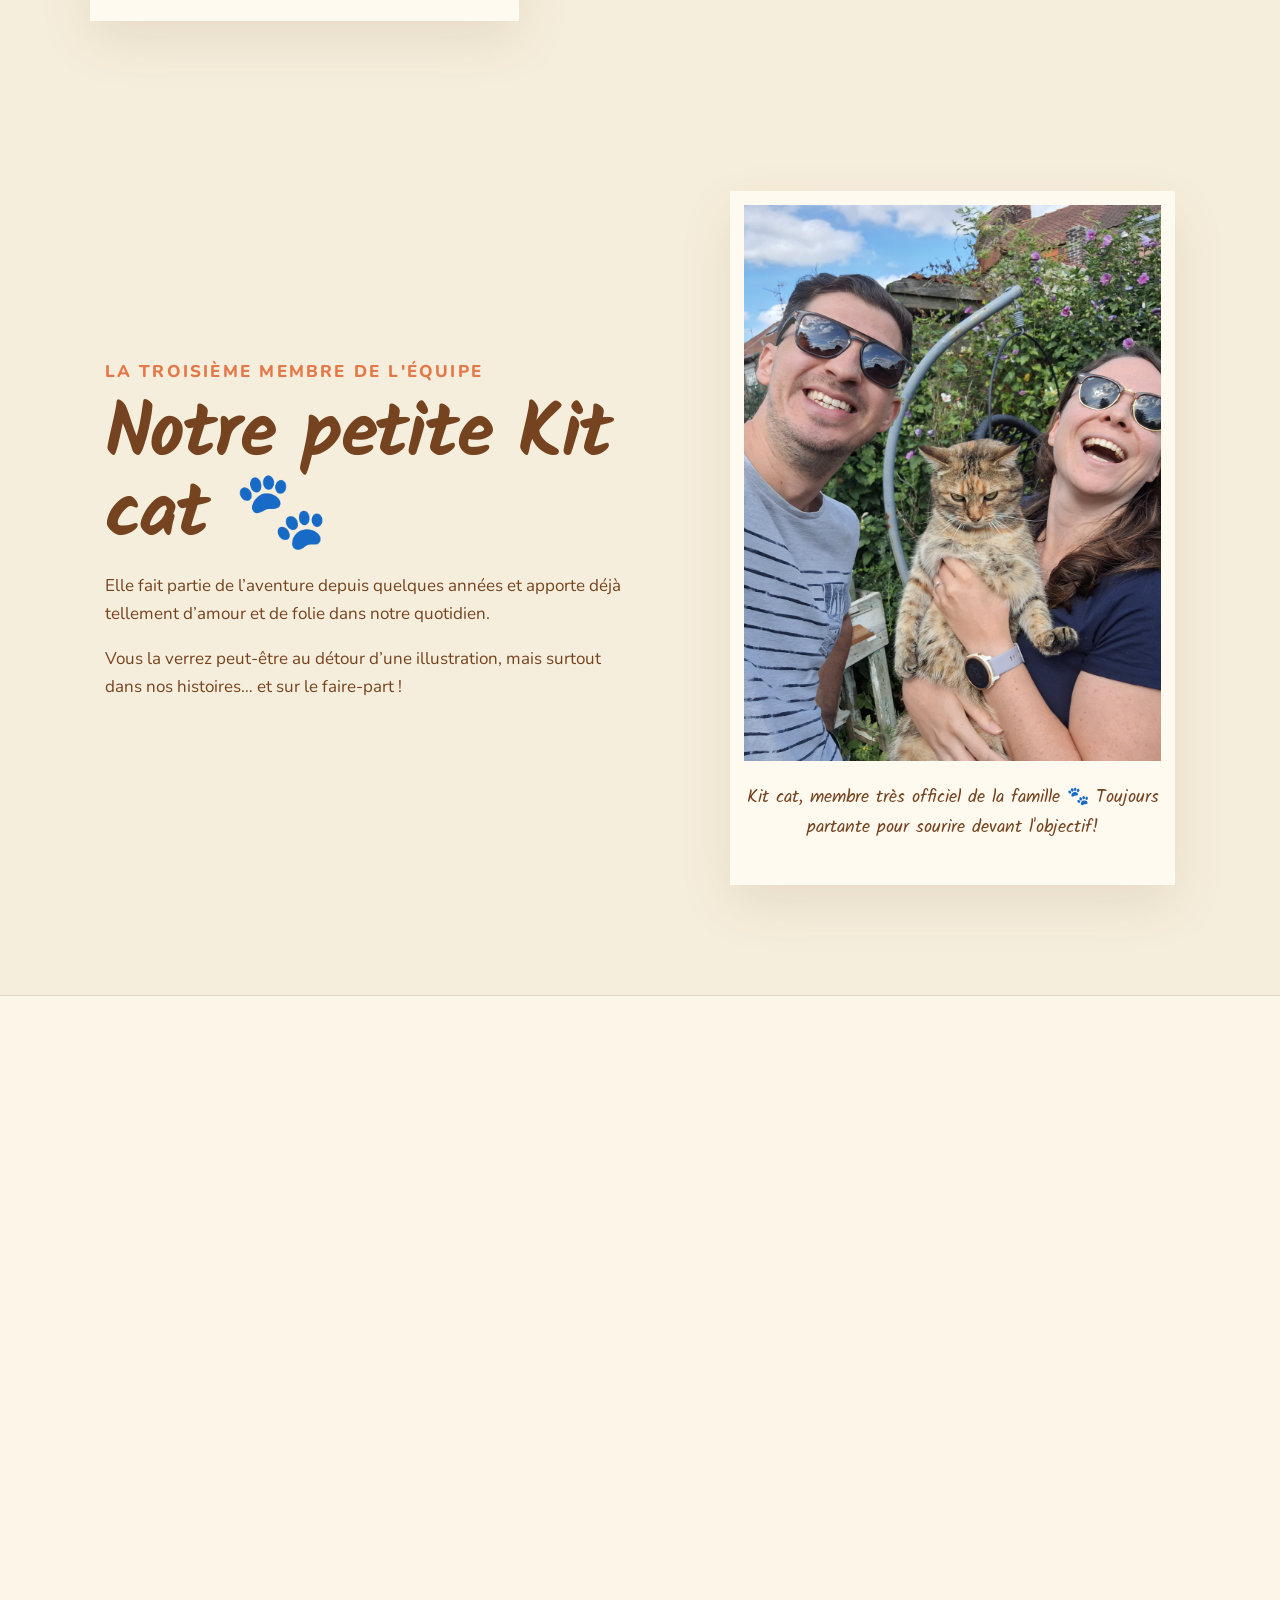
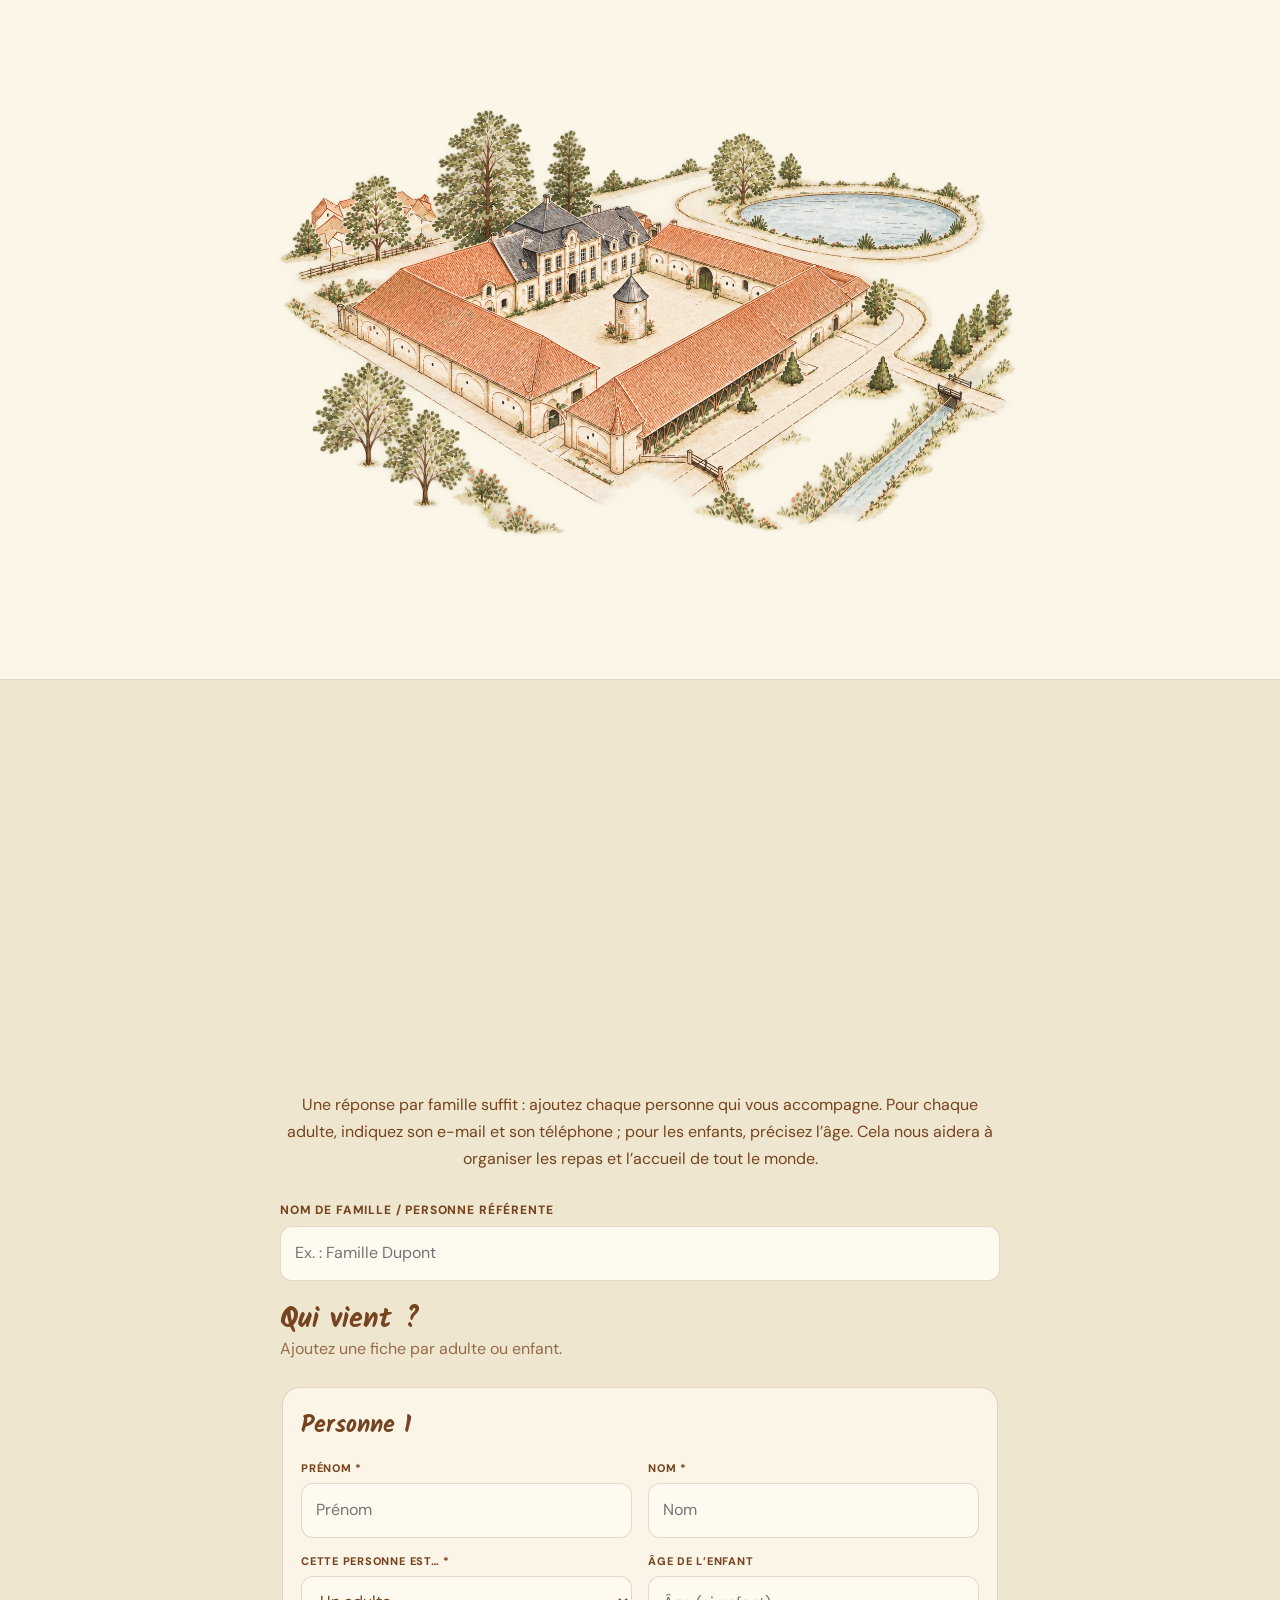
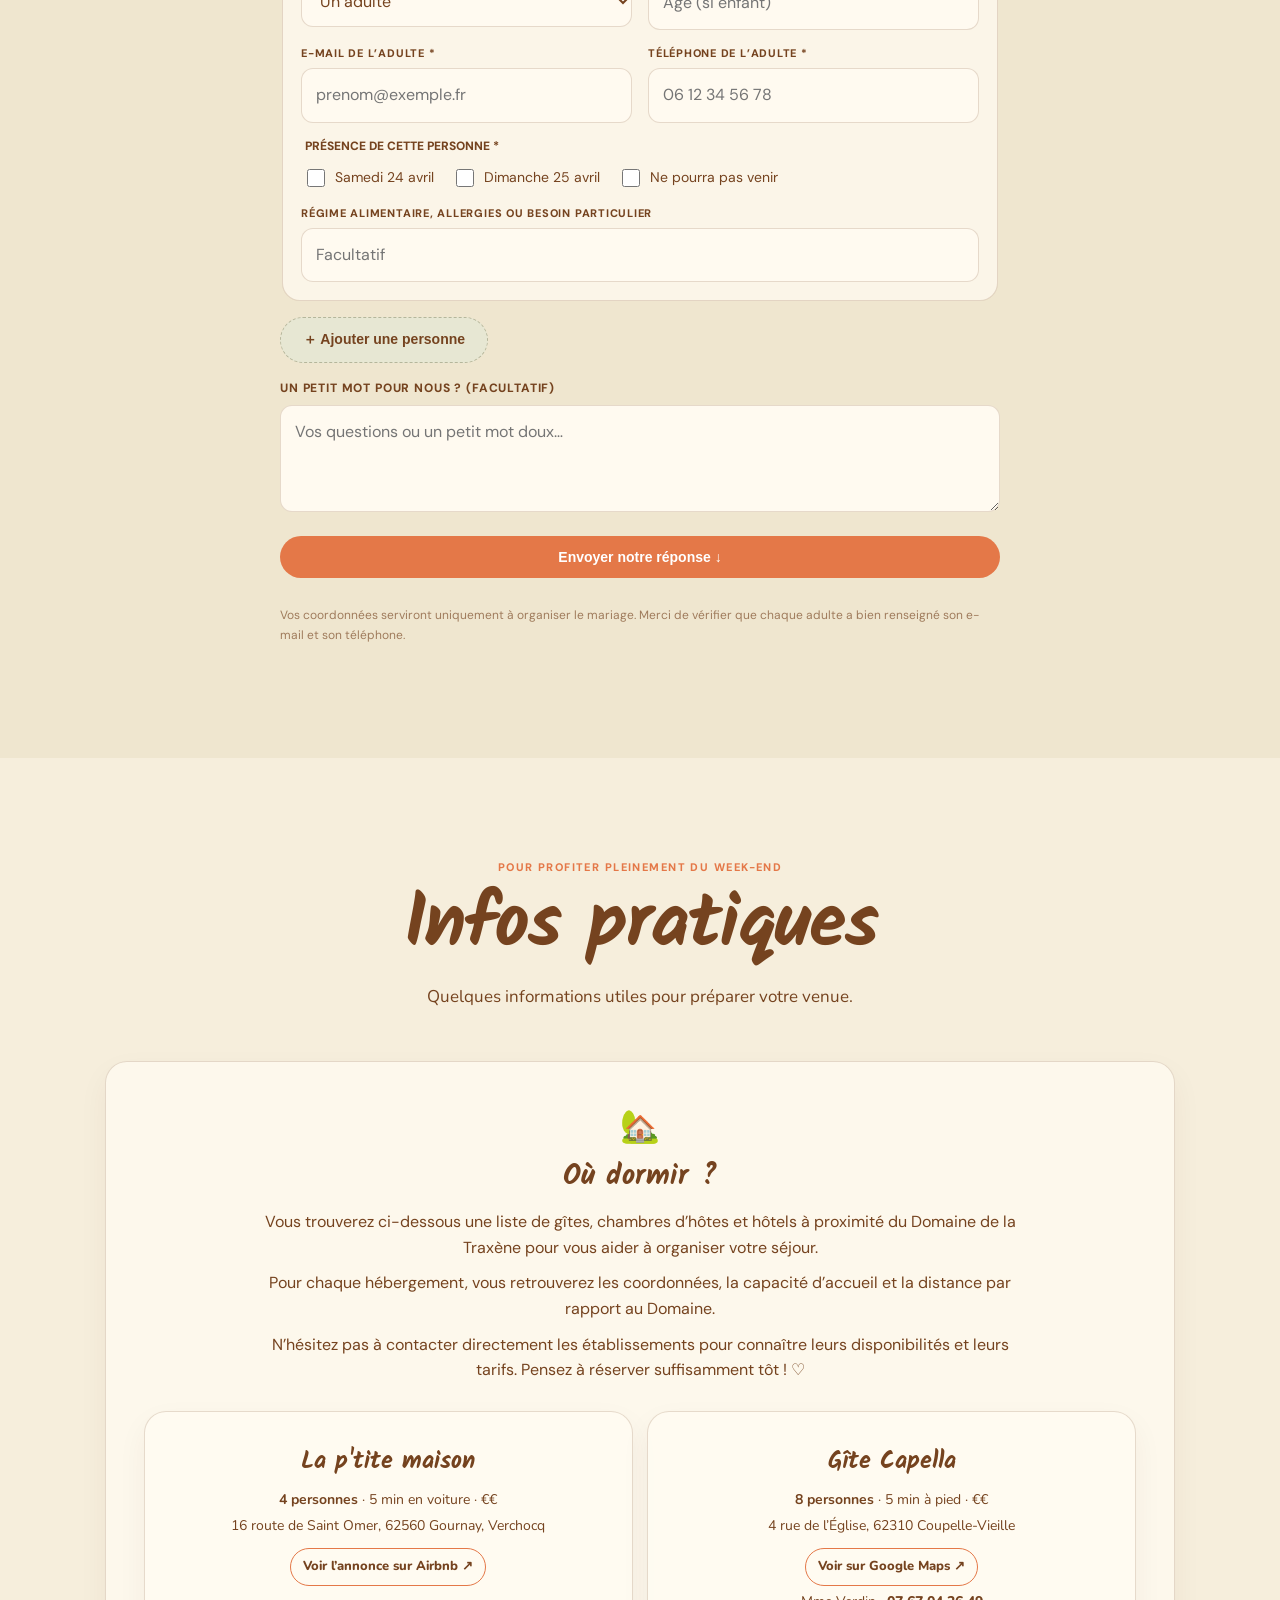
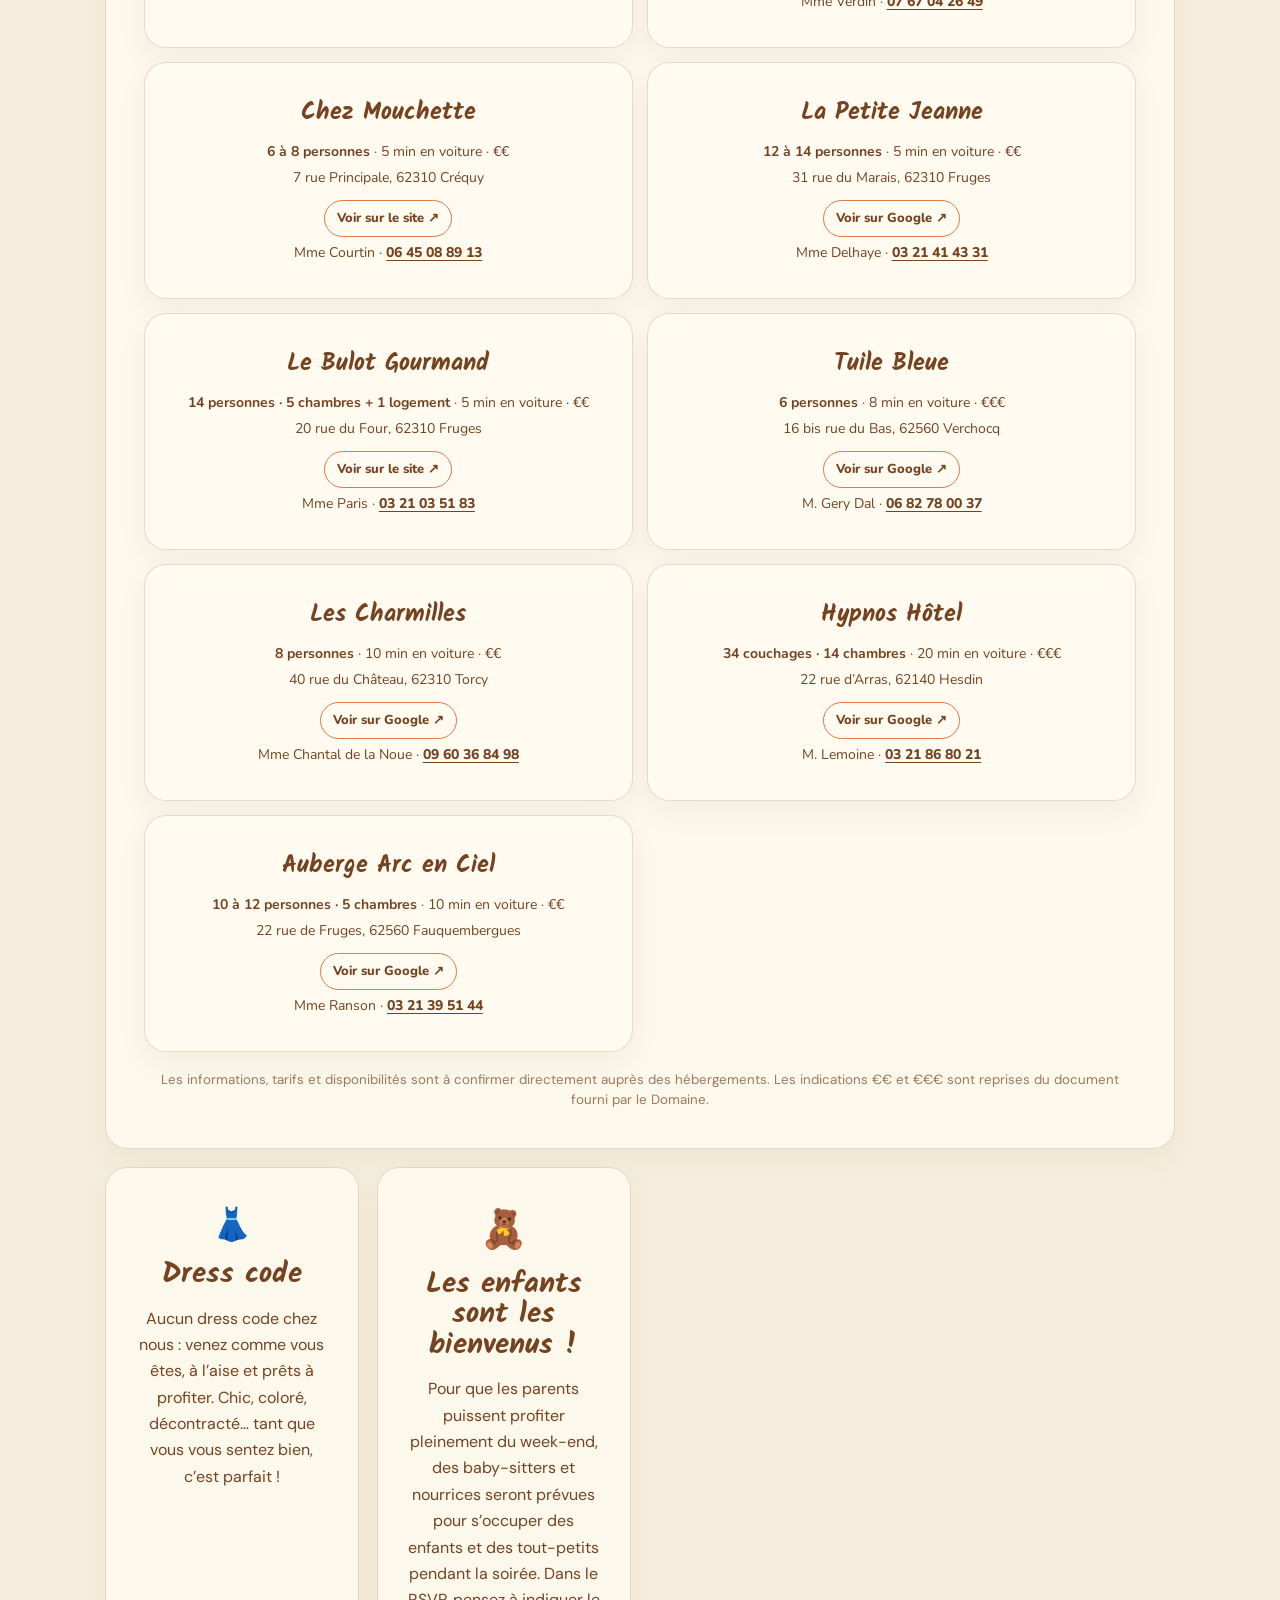
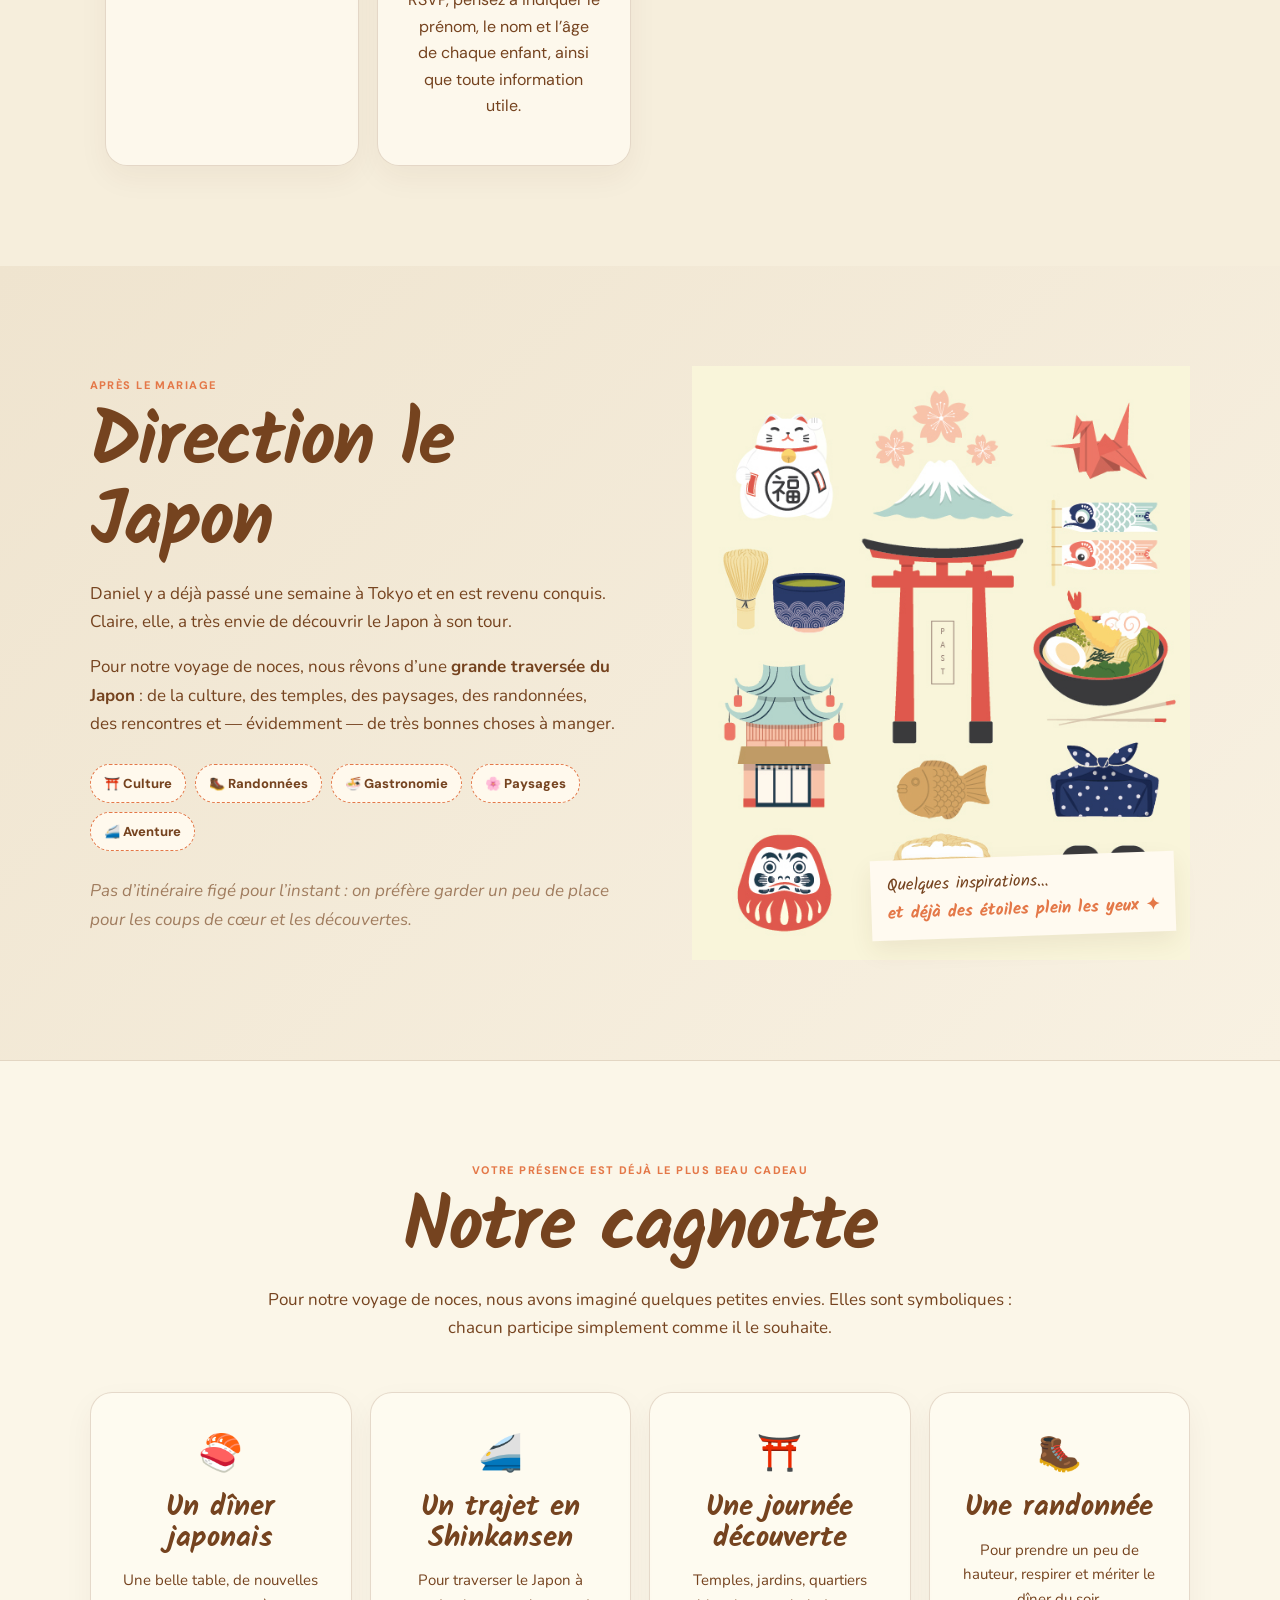
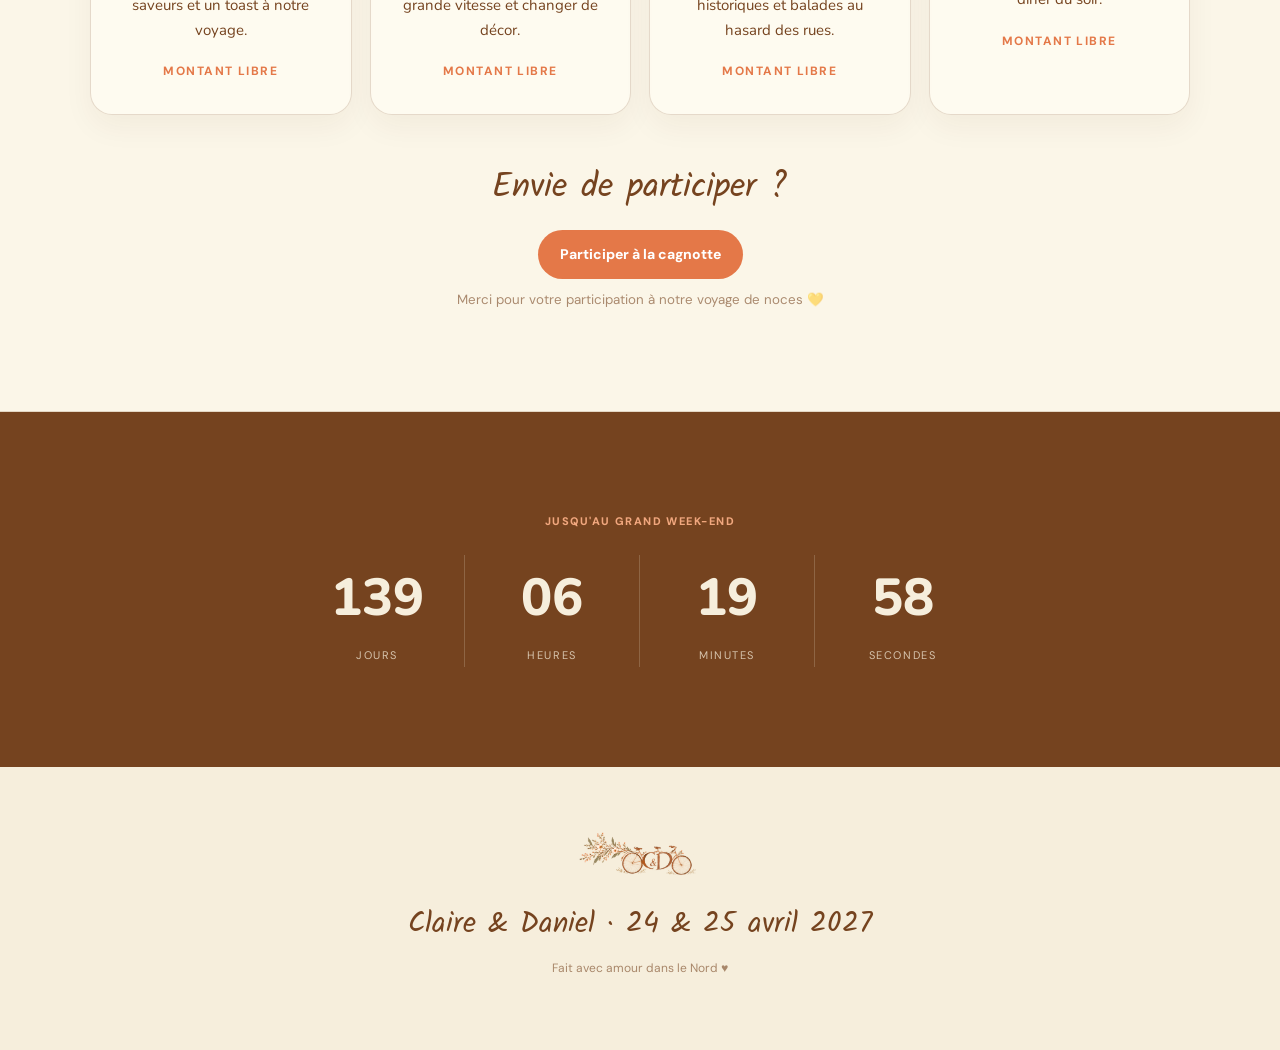
==== commit f5e7911a: "Update index.html" ====
--- a/index.html
+++ b/index.html
@@ -169,7 +169,7 @@
             <article class="lodging-item"><h4>Tuile Bleue</h4><p><strong>6 personnes</strong> · 8 min en voiture · €€€</p><p>16 bis rue du Bas, 62560 Verchocq</p><p class="lodging-action"><a href="https://share.google/oHPHlTPAZy4CaXq9V" target="_blank" rel="noopener">Voir sur Google ↗</a></p><p>M. Gery Dal · <a href="tel:+33682780037">06 82 78 00 37</a></p></article>
             <article class="lodging-item"><h4>Les Charmilles</h4><p><strong>8 personnes</strong> · 10 min en voiture · €€</p><p>40 rue du Château, 62310 Torcy</p><p class="lodging-action"><a href="https://share.google/9nSj07BZR8v9ygwyv" target="_blank" rel="noopener">Voir sur Google ↗</a></p><p>Mme Chantal de la Noue · <a href="tel:+33960368498">09 60 36 84 98</a></p></article>
             <article class="lodging-item"><h4>Hypnos Hôtel</h4><p><strong>34 couchages · 14 chambres</strong> · 20 min en voiture · €€€</p><p>22 rue d’Arras, 62140 Hesdin</p><p class="lodging-action"><a href="https://share.google/BtYQ2FjY2WEhmug0z" target="_blank" rel="noopener">Voir sur Google ↗</a></p><p>M. Lemoine · <a href="tel:+33321868021">03 21 86 80 21</a></p></article>
-            <article class="lodging-item"><h4>Auberge Arc en Ciel</h4><p><strong>10 à 12 personnes · 5 chambres</strong> · 10 min en voiture · €€</p><p>22 rue de Fruges, 62560 Fauquembergues</p><p class="lodging-action"><a href="https://share.google/BtYQ2FjY2WEhmug0z" target="_blank" rel="noopener">Voir sur Google ↗</a></p><p>Mme Ranson · <a href="tel:+33321395144">03 21 39 51 44</a></p></article>
+            <article class="lodging-item"><h4>Auberge Arc en Ciel</h4><p><strong>10 à 12 personnes · 5 chambres</strong> · 10 min en voiture · €€</p><p>22 rue de Fruges, 62560 Fauquembergues</p><p class="lodging-action"><a href="https://share.google/Rnwkm6PiPfAUk7G9c" target="_blank" rel="noopener">Voir sur Google ↗</a></p><p>Mme Ranson · <a href="tel:+33321395144">03 21 39 51 44</a></p></article>
           </div>
           <small class="lodging-disclaimer">Les informations, tarifs et disponibilités sont à confirmer directement auprès des hébergements. Les indications €€ et €€€ sont reprises du document fourni par le Domaine.</small>
         </article>
